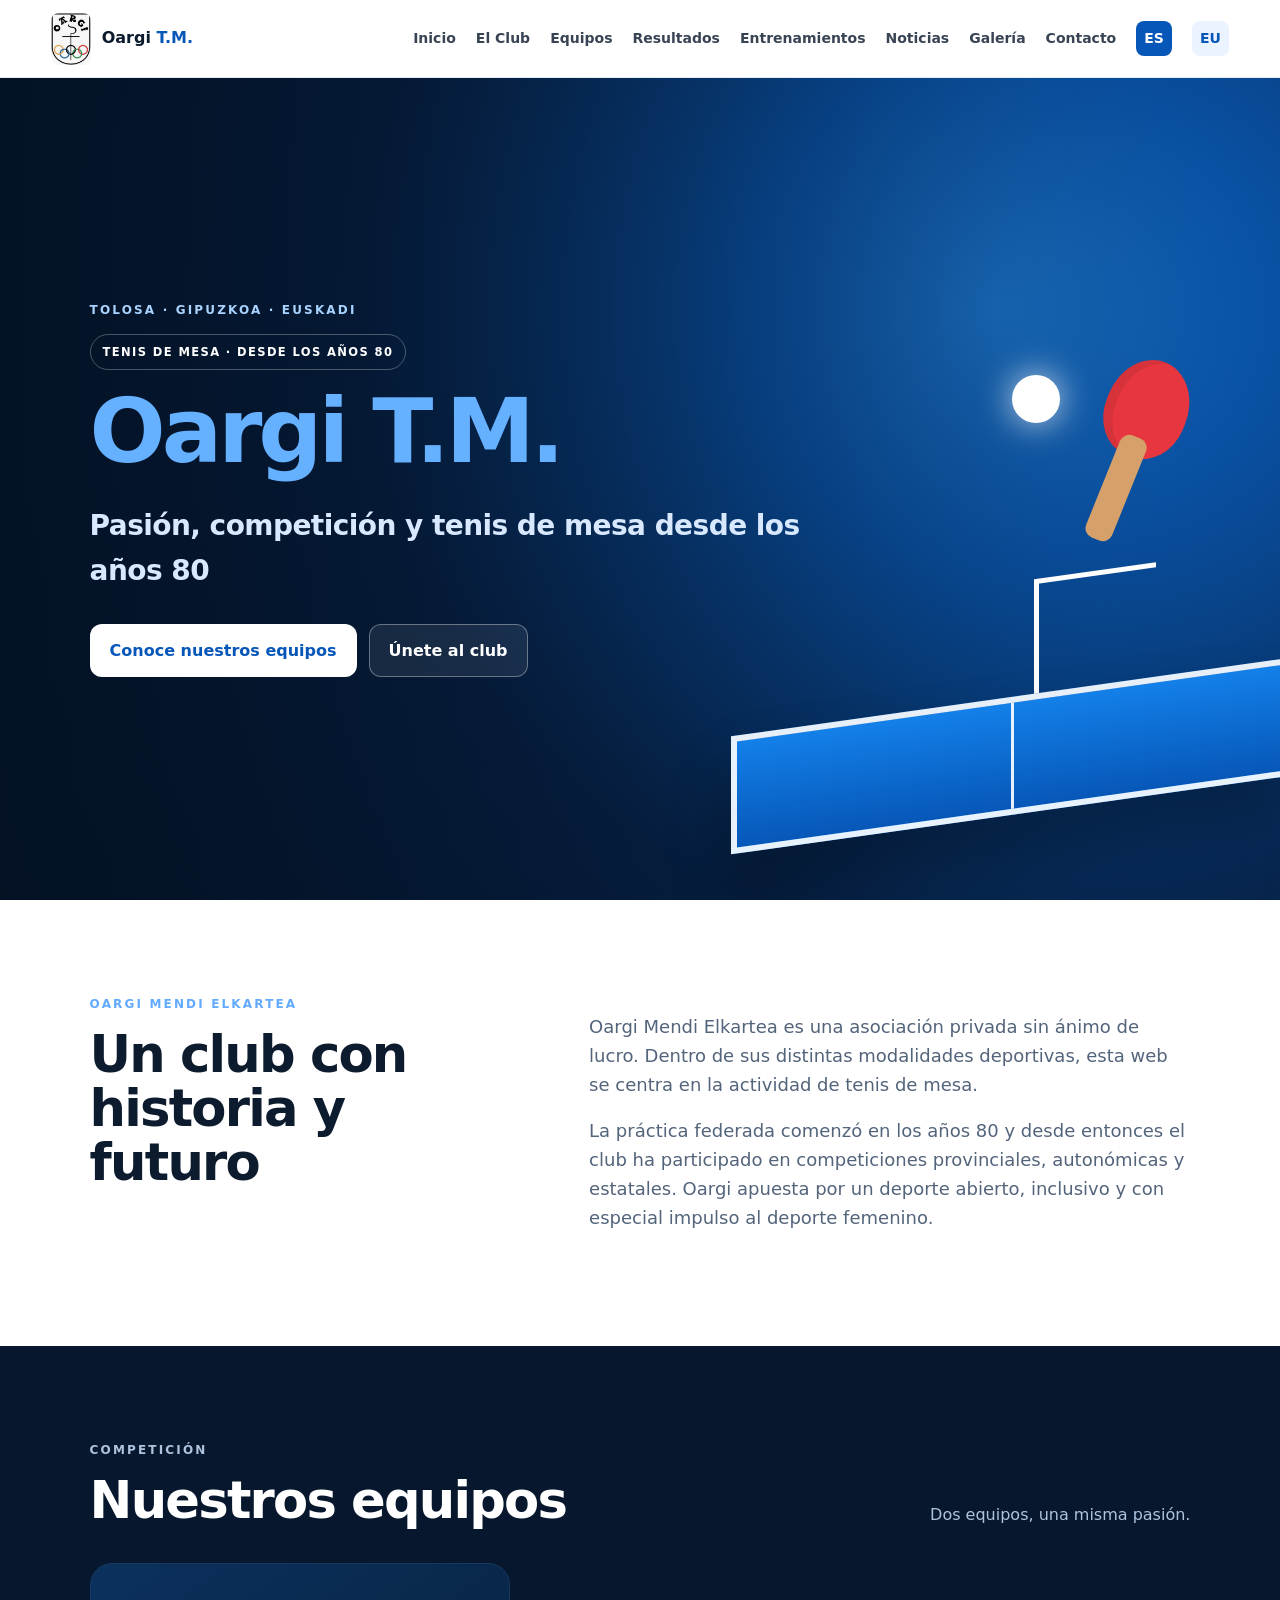
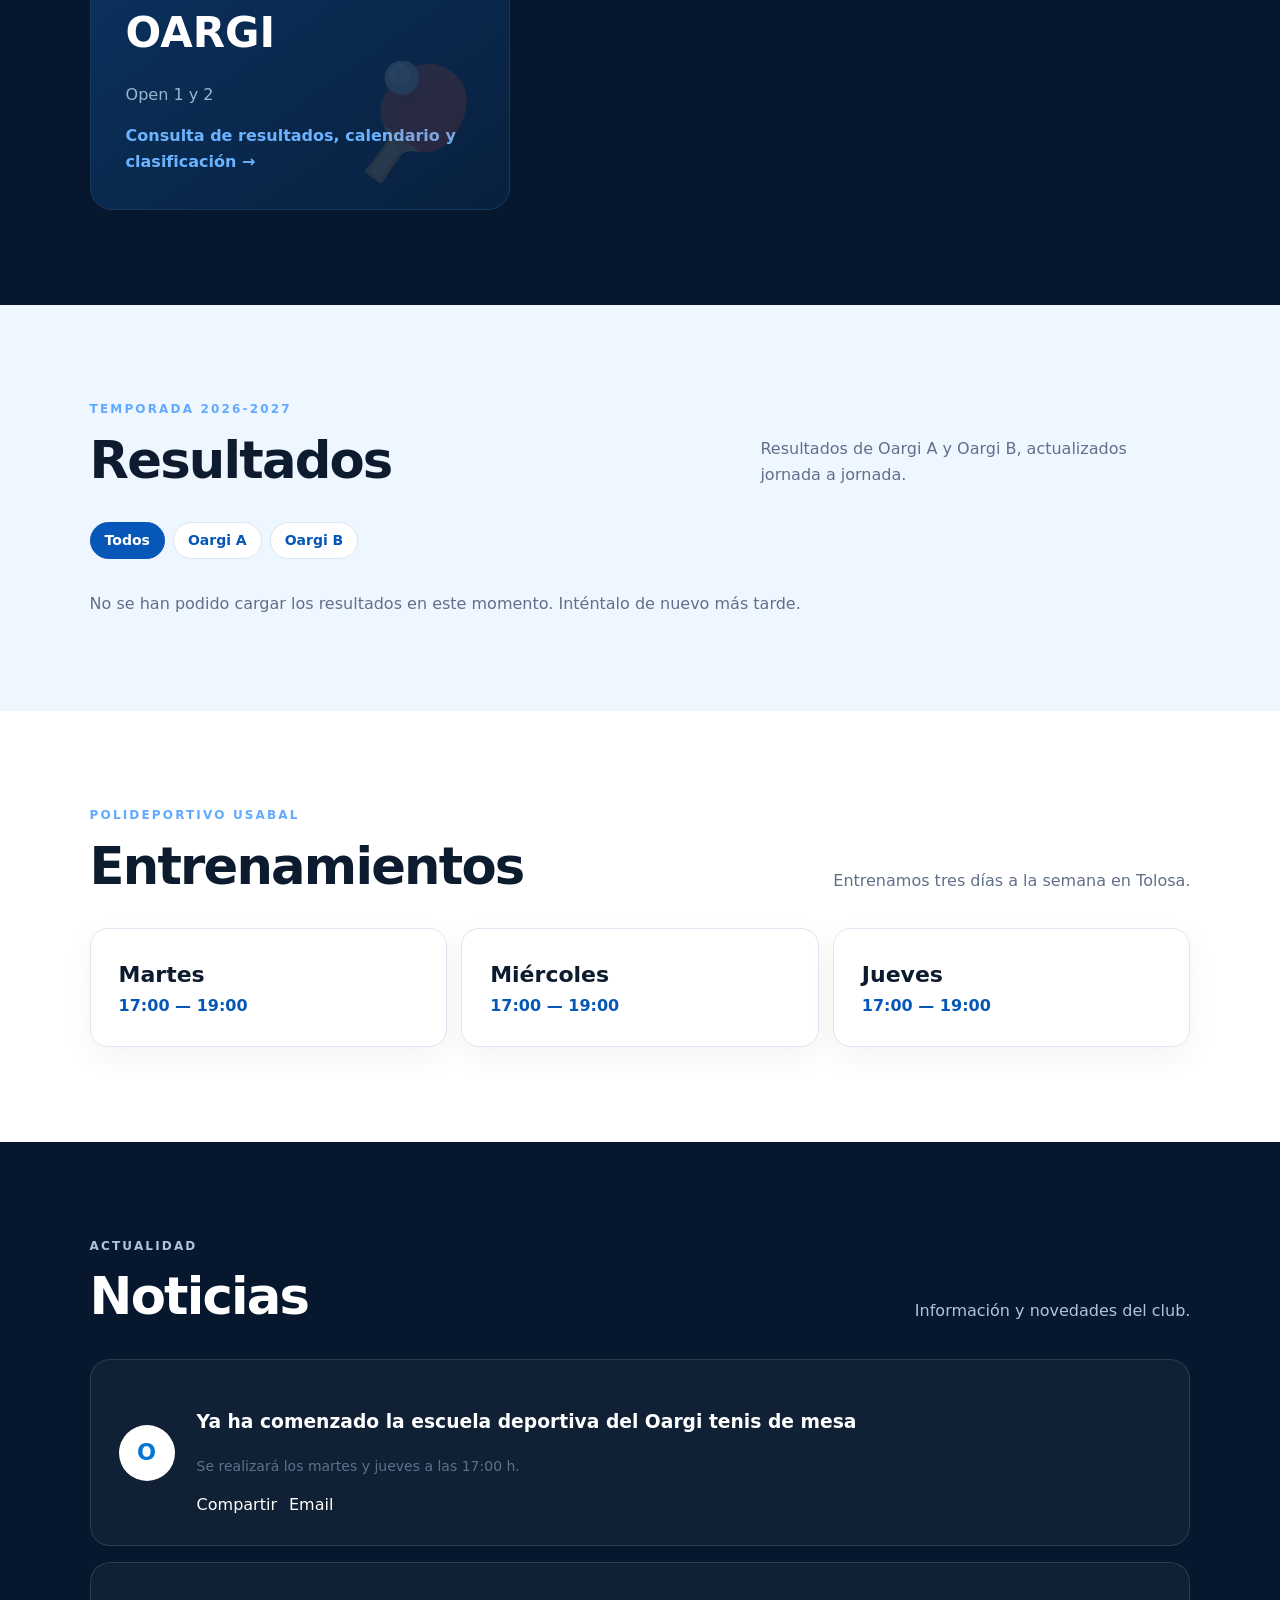
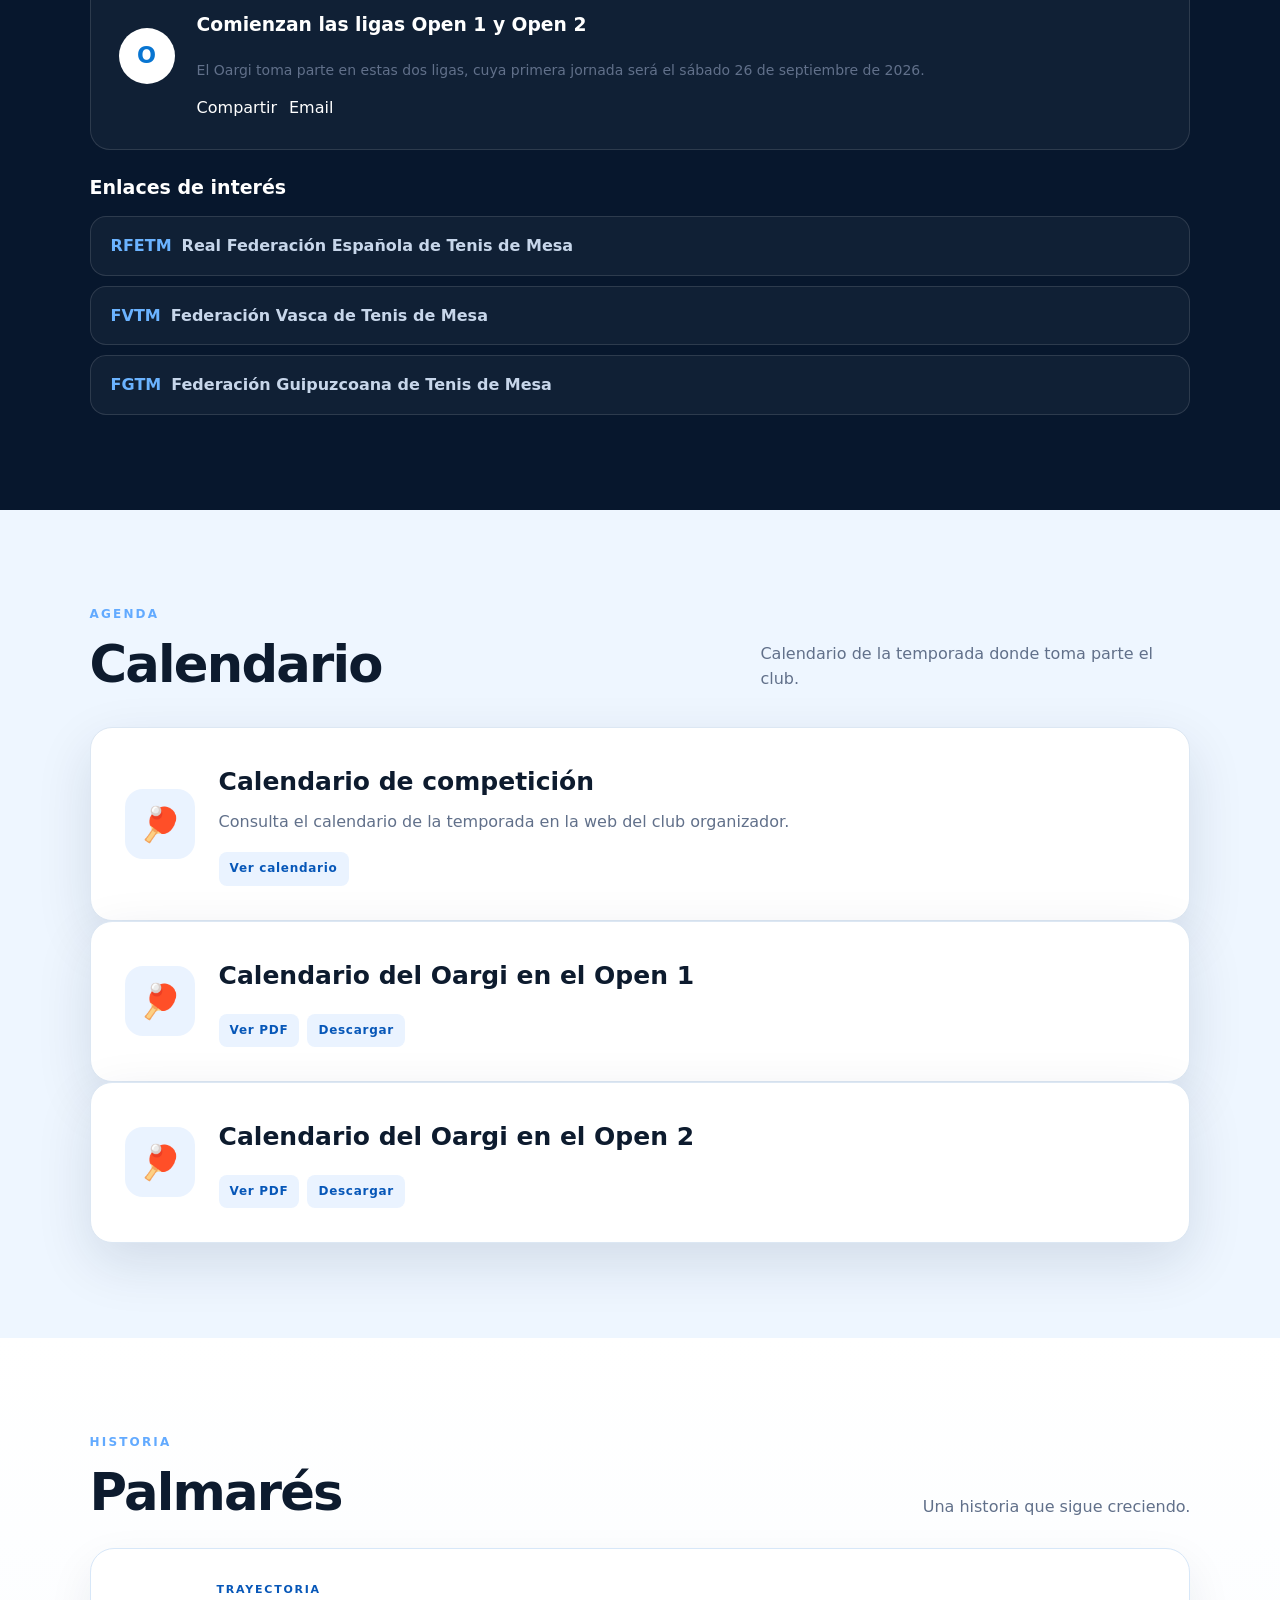
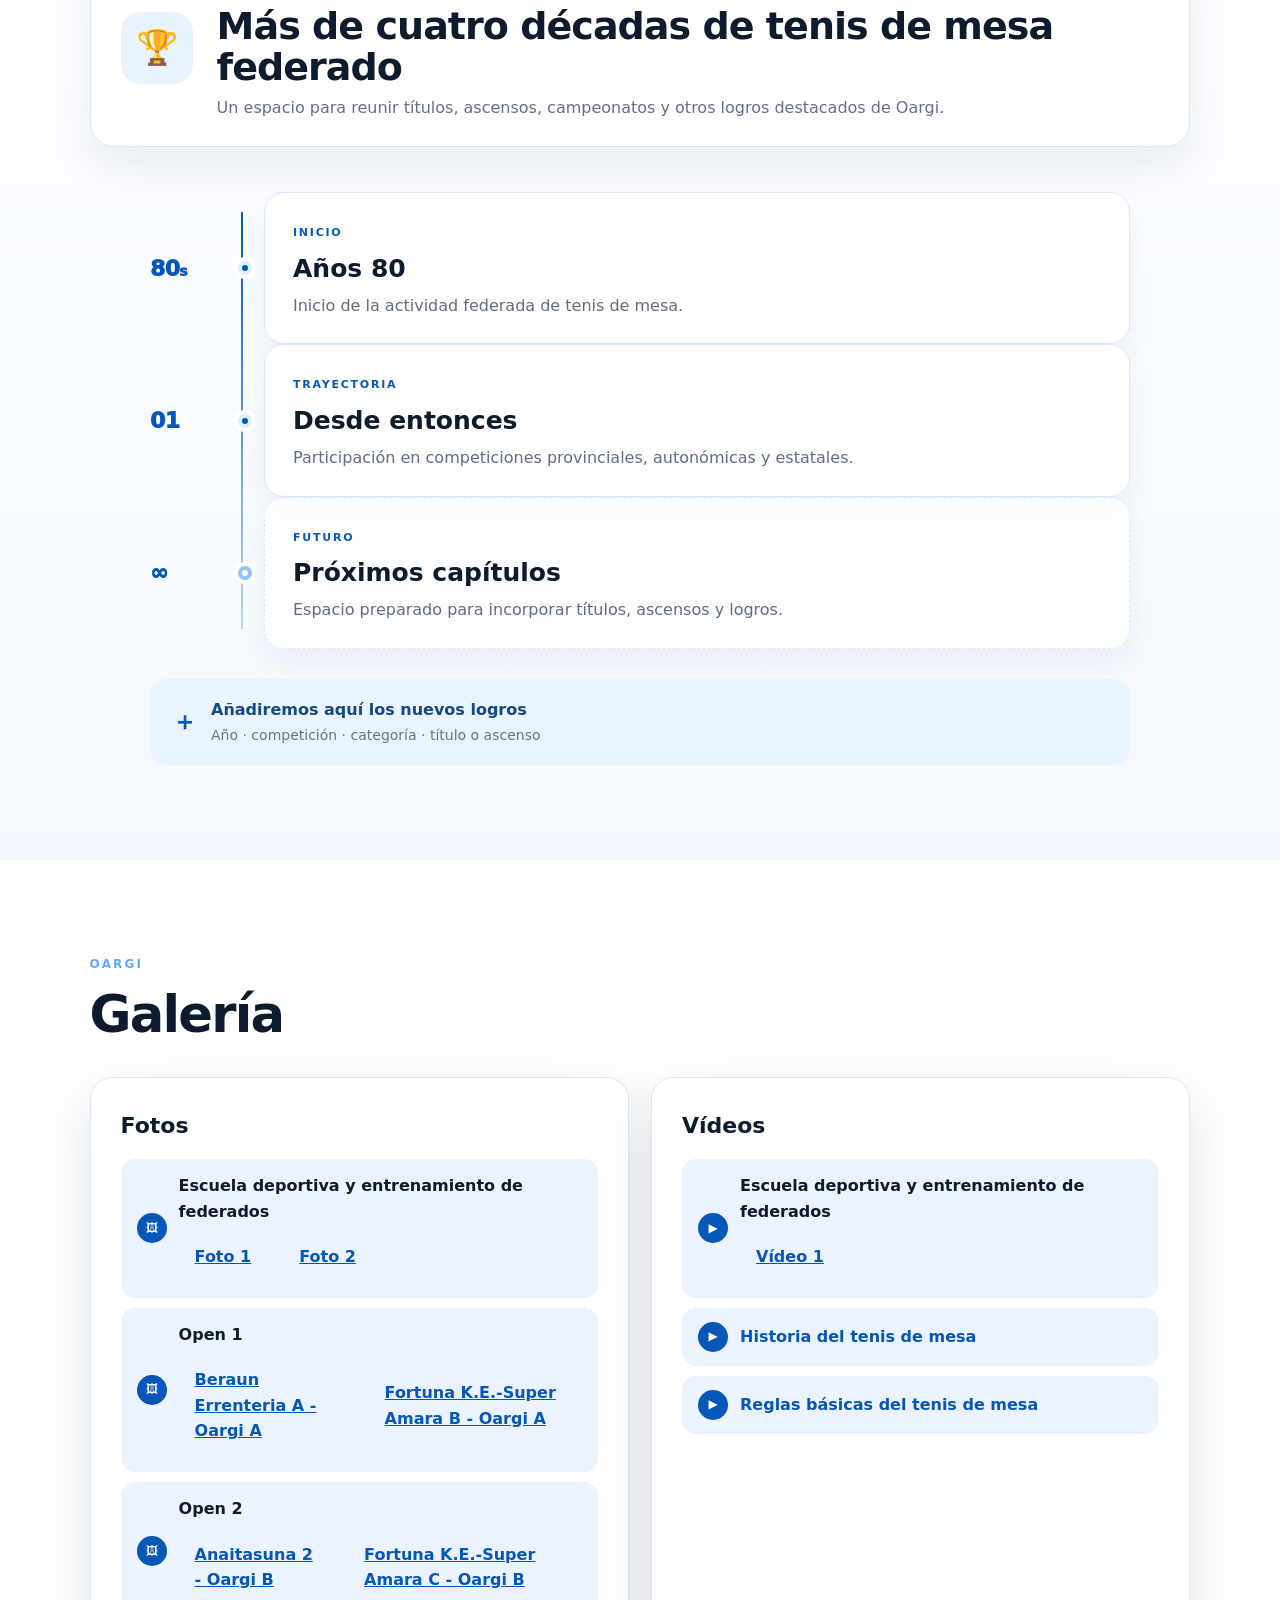
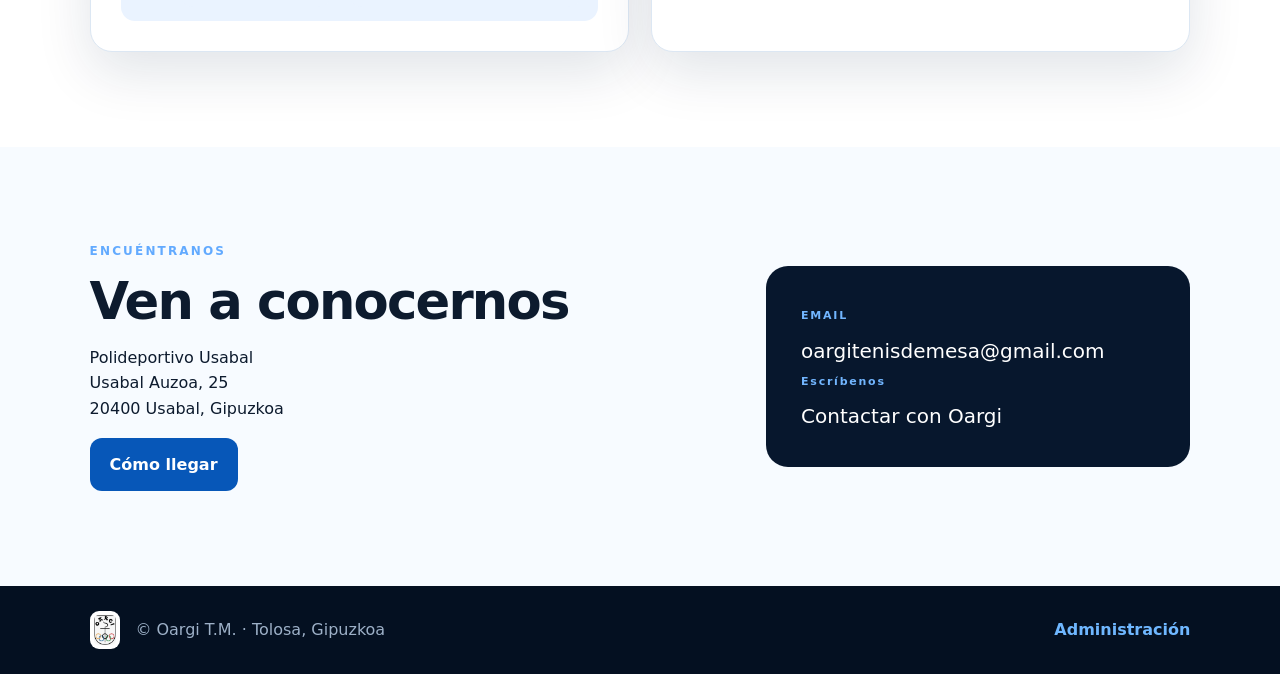
==== index.html @ 61eee22d "Add files via upload" ====
<!doctype html><html lang="es"><head><meta charset="utf-8"><meta name="viewport" content="width=device-width,initial-scale=1"><title>Oargi T.M. | Tolosa</title><meta name="description" content="Oargi T.M. · Tolosa, Gipuzkoa. Pasión, competición y tenis de mesa desde los años 80."><link rel="stylesheet" href="style.css"></head><body>
<header class="site-header"><a class="brand" href="#inicio"><img src="assets/escudo-oargi.jpg" alt="Escudo de Oargi T.M."><span>Oargi <b>T.M.</b></span></a><button class="menu-toggle" type="button" aria-expanded="false" data-i18n-attr="aria-label:menu.open">☰</button><nav><a href="#inicio" data-i18n="nav.home">Inicio</a><a href="#club" data-i18n="nav.club">El Club</a><a href="#equipos" data-i18n="nav.teams">Equipos</a><a href="#resultados" data-i18n="nav.results">Resultados</a><a href="#entrenamientos" data-i18n="nav.training">Entrenamientos</a><a href="#noticias" data-i18n="nav.news">Noticias</a><a href="#galeria" data-i18n="nav.gallery">Galería</a><a href="#contacto" data-i18n="nav.contact">Contacto</a><button class="lang" data-lang="es">ES</button><button class="lang" data-lang="eu">EU</button></nav></header>
<main>
<section id="inicio" class="hero"><div class="hero-content"><p class="eyebrow" data-i18n="eyebrow">TOLOSA · GIPUZKOA · EUSKADI</p><div class="hero-badge" data-i18n="hero.badge">TENIS DE MESA · DESDE LOS AÑOS 80</div><h1><span data-i18n="hero.siteTitle">Oargi T.M.</span></h1><p class="hero-subtitle" data-i18n="hero.text">Pasión, competición y tenis de mesa desde los años 80</p><div class="actions"><a class="btn primary" href="#equipos" data-i18n="hero.cta">Conoce nuestros equipos</a><a class="btn ghost" href="mailto:oargitenisdemesa@gmail.com" data-i18n="join">Únete al club</a></div></div><div class="hero-art" aria-hidden="true"><div class="ball"></div><div class="paddle"></div><div class="handle"></div><div class="net"></div><div class="table"><div class="table-line"></div></div></div></section>
<section id="club" class="section intro"><div><p class="eyebrow" data-i18n="club.kicker">OARGI MENDI ELKARTEA</p><h2 data-i18n="club.title">Un club con historia y futuro</h2></div><div class="copy"><p data-i18n="club.p1">Oargi Mendi Elkartea es una asociación privada sin ánimo de lucro. Dentro de sus distintas modalidades deportivas, esta web se centra en la actividad de tenis de mesa.</p><p data-i18n="club.p2">La práctica federada comenzó en los años 80 y desde entonces el club ha participado en competiciones provinciales, autonómicas y estatales. Oargi apuesta por un deporte abierto, inclusivo y con especial impulso al deporte femenino.</p></div></section>
<section id="equipos" class="section dark"><div class="section-head"><div><p class="eyebrow" data-i18n="teams.kicker">COMPETICIÓN</p><h2 data-i18n="teams.title">Nuestros equipos</h2></div><p data-i18n="teams.sub">Dos equipos, una misma pasión.</p></div><div class="cards"><article class="team-card"><h3>OARGI</h3><p data-i18n="team.opens">Open 1 y 2</p><a href="https://www.opptimiza.com/open123/" target="_blank" rel="noopener" data-i18n="team.consult">Consulta de resultados, calendario y clasificación →</a></article></div></section>
<section id="resultados" class="section light-blue"><div class="section-head"><div><p class="eyebrow" data-i18n="results.kicker">TEMPORADA 2026-2027</p><h2 data-i18n="results.title">Resultados</h2></div><p data-i18n="results.sub">Resultados de Oargi A y Oargi B, actualizados jornada a jornada.</p></div><div class="res-filters" id="res-filters"><button type="button" class="res-filter active" data-team="all" data-i18n="results.all">Todos</button><button type="button" class="res-filter" data-team="Oargi A">Oargi A</button><button type="button" class="res-filter" data-team="Oargi B">Oargi B</button></div><div class="res-summary" id="res-summary"></div><div class="res-list" id="res-list"><p class="res-msg" data-i18n="results.loading">Cargando resultados…</p></div></section>
<section id="entrenamientos" class="section"><div class="section-head"><div><p class="eyebrow" data-i18n="training.kicker">POLIDEPORTIVO USABAL</p><h2 data-i18n="training.title">Entrenamientos</h2></div><p data-i18n="training.sub">Entrenamos tres días a la semana en Tolosa.</p></div><div class="schedule"><div><b data-i18n="day.tue">Martes</b><span data-i18n="training.time">17:00 — 19:00</span></div><div><b data-i18n="day.wed">Miércoles</b><span data-i18n="training.time">17:00 — 19:00</span></div><div><b data-i18n="day.thu">Jueves</b><span data-i18n="training.time">17:00 — 19:00</span></div></div></section>
<section id="noticias" class="section dark"><div class="section-head"><div><p class="eyebrow" data-i18n="news.kicker">ACTUALIDAD</p><h2 data-i18n="news.title">Noticias</h2></div><p data-i18n="news.sub">Información y novedades del club.</p></div><div class="news-list"><article class="news-placeholder"><div class="news-icon">O</div><div><h3 data-i18n="news.item1Title">Ya ha comenzado la escuela deportiva del Oargi tenis de mesa</h3><p class="small" data-i18n="news.item1Text">Se realizará los martes y jueves a las 17:00 h.</p><div class="share-row"><span data-i18n="news.share">Compartir</span><a href="mailto:?subject=Escuela%20deportiva%20Oargi%20Tenis%20de%20Mesa&body=Ya%20ha%20comenzado%20la%20escuela%20deportiva%20del%20Oargi%20tenis%20de%20mesa.%20Se%20realizar%C3%A1%20los%20martes%20y%20jueves%20a%20las%2017%3A00%20h." data-i18n="news.email">Email</a></div></div></article><article class="news-placeholder"><div class="news-icon">O</div><div><h3 data-i18n="news.item2Title">Comienzan las ligas Open 1 y Open 2</h3><p class="small" data-i18n="news.item2Text">El Oargi toma parte en estas dos ligas, cuya primera jornada será el sábado 26 de septiembre de 2026.</p><div class="share-row"><span data-i18n="news.share">Compartir</span><a href="mailto:?subject=Ligas%20Open%201%20y%20Open%202%20-%20Oargi&body=Comienzan%20las%20ligas%20Open%201%20y%20Open%202.%20El%20Oargi%20toma%20parte%20en%20estas%20dos%20ligas%2C%20cuya%20primera%20jornada%20ser%C3%A1%20el%20s%C3%A1bado%2026%20de%20septiembre%20de%202026." data-i18n="news.email">Email</a></div></div></article></div><div class="news-links"><h3 data-i18n="news.linksTitle">Enlaces de interés</h3><ul class="news-link-list"><li><a href="https://www.rfetm.es/" target="_blank" rel="noopener"><strong>RFETM</strong><span data-i18n="news.rfetm">Real Federación Española de Tenis de Mesa</span></a></li><li><a href="https://mahaitenis.com/es/" target="_blank" rel="noopener"><strong data-i18n="news.fvtmAbbr">FVTM</strong><span data-i18n="news.fvtm">Federación Vasca de Tenis de Mesa</span></a></li><li><a href="https://gipuzkoamt.com/es/" target="_blank" rel="noopener"><strong data-i18n="news.fgtmAbbr">FGTM</strong><span data-i18n="news.fgtm">Federación Guipuzcoana de Tenis de Mesa</span></a></li></ul></div></section>
<section id="calendario" class="section light-blue"><div class="section-head"><div><p class="eyebrow" data-i18n="calendar.kicker">AGENDA</p><h2 data-i18n="calendar.title">Calendario</h2></div><p data-i18n="calendar.sub">Calendario de la temporada donde toma parte el club.</p></div><div class="calendar-documents"><div class="calendar-document"><div class="calendar-icon">🏓</div><div><h3 data-i18n="calendar.docTitle">Calendario de competición</h3><p data-i18n="calendar.docText">Consulta el calendario de la temporada en la web del club organizador.</p><div class="document-buttons"><a class="document-chip" href="https://ctdsoniaetxazarreta.com/actividades/calendario-de-la-temporada-26-27-del-open-de-clubes-ctd-sonia-etxazarreta/" target="_blank" rel="noopener" data-i18n="calendar.viewCalendar">Ver calendario</a></div></div></div><div class="calendar-document"><div class="calendar-icon">🏓</div><div><h3 data-i18n="calendar.open1Title">Calendario del Oargi en el Open 1</h3><div class="document-buttons"><a class="document-chip" href="assets/Calendario_Open1.pdf" target="_blank" rel="noopener" data-i18n="calendar.view">Ver PDF</a><a class="document-chip" href="assets/Calendario_Open1.pdf" download data-i18n="calendar.download">Descargar</a></div></div></div><div class="calendar-document"><div class="calendar-icon">🏓</div><div><h3 data-i18n="calendar.open2Title">Calendario del Oargi en el Open 2</h3><div class="document-buttons"><a class="document-chip" href="assets/Calendario_Open2.pdf" target="_blank" rel="noopener" data-i18n="calendar.view">Ver PDF</a><a class="document-chip" href="assets/Calendario_Open2.pdf" download data-i18n="calendar.download">Descargar</a></div></div></div></div></section>
<section id="palmares" class="section palmares-section"><div class="section-head"><div><p class="eyebrow" data-i18n="palmares.kicker">HISTORIA</p><h2 data-i18n="palmares.title">Palmarés</h2></div><p data-i18n="palmares.sub">Una historia que sigue creciendo.</p></div><div class="palmares-intro"><div class="trophy-mark">🏆</div><div><span class="palmares-label" data-i18n="palmares.highlightLabel">TRAYECTORIA</span><h3 data-i18n="palmares.highlight">Más de cuatro décadas de tenis de mesa federado</h3><p data-i18n="palmares.highlightText">Un espacio para reunir títulos, ascensos, campeonatos y otros logros destacados de Oargi.</p></div></div><div class="palmares-timeline"><article class="palmares-item"><div class="palmares-year">80<span>s</span></div><div class="palmares-dot"></div><div class="palmares-card"><span class="palmares-tag" data-i18n="palmares.startTag">INICIO</span><h3 data-i18n="palmares.startTitle">Años 80</h3><p data-i18n="palmares.start">Inicio de la actividad federada de tenis de mesa.</p></div></article><article class="palmares-item"><div class="palmares-year">01</div><div class="palmares-dot"></div><div class="palmares-card"><span class="palmares-tag" data-i18n="palmares.thenTag">TRAYECTORIA</span><h3 data-i18n="palmares.thenTitle">Desde entonces</h3><p data-i18n="palmares.then">Participación en competiciones provinciales, autonómicas y estatales.</p></div></article><article class="palmares-item future"><div class="palmares-year">∞</div><div class="palmares-dot"></div><div class="palmares-card"><span class="palmares-tag" data-i18n="palmares.nextTag">FUTURO</span><h3 data-i18n="palmares.nextTitle">Próximos capítulos</h3><p data-i18n="palmares.next">Espacio preparado para incorporar títulos, ascensos y logros.</p></div></article></div><div class="palmares-note"><span>＋</span><div><strong data-i18n="palmares.addTitle">Añadiremos aquí los nuevos logros</strong><p data-i18n="palmares.addText">Año · competición · categoría · título o ascenso</p></div></div></section>
<section id="galeria" class="section"><div class="section-head"><div><p class="eyebrow" data-i18n="gallery.kicker">OARGI</p><h2 data-i18n="gallery.title">Galería</h2></div></div><div class="media-groups"><div class="media-group"><h3 data-i18n="gallery.photosTitle">Fotos</h3><ul class="media-list" id="gallery-photos"><li class="media-item multi"><span class="media-icon">🖼</span><div class="media-item-body"><span class="media-item-label" data-i18n="gallery.photo1">Escuela deportiva y entrenamiento de federados</span><div class="media-sublinks"><a href="https://photos.app.goo.gl/3vZ9cSZ2Yg728YV78" target="_blank" rel="noopener" data-i18n="gallery.photoLink1">Foto 1</a><a href="https://photos.app.goo.gl/wz3yFsKGdh816wqz8" target="_blank" rel="noopener" data-i18n="gallery.photoLink2">Foto 2</a></div></div></li><li class="media-item multi"><span class="media-icon">🖼</span><div class="media-item-body"><span class="media-item-label" data-i18n="gallery.photo2">Open 1</span><div class="media-sublinks"><a href="https://photos.app.goo.gl/33P4ArW2QJMwfPoX6" target="_blank" rel="noopener" data-i18n="gallery.photoLink3">Beraun Errenteria A - Oargi A</a><a href="https://photos.app.goo.gl/MbavF3nkMz3ARPer9" target="_blank" rel="noopener" data-i18n="gallery.photoLink4">Fortuna K.E.-Super Amara B - Oargi A</a></div></div></li><li class="media-item multi"><span class="media-icon">🖼</span><div class="media-item-body"><span class="media-item-label" data-i18n="gallery.photo3">Open 2</span><div class="media-sublinks"><a href="https://photos.app.goo.gl/gnB51Nj4HdbNrCWR7" target="_blank" rel="noopener" data-i18n="gallery.photoLink5">Anaitasuna 2 - Oargi B</a><a href="https://photos.app.goo.gl/KTTgeMjEGvsCKrX37" target="_blank" rel="noopener" data-i18n="gallery.photoLink6">Fortuna K.E.-Super Amara C - Oargi B</a></div></div></li></ul></div><div class="media-group"><h3 data-i18n="gallery.videosTitle">Vídeos</h3><ul class="media-list" id="gallery-videos"><li class="media-item multi"><span class="media-icon">▶</span><div class="media-item-body"><span class="media-item-label" data-i18n="gallery.photo1">Escuela deportiva y entrenamiento de federados</span><div class="media-sublinks"><a href="https://photos.app.goo.gl/bQ9QLhspyBxU9Pi76" target="_blank" rel="noopener" data-i18n="gallery.videoLink1">Vídeo 1</a></div></div></li><li class="media-item"><a href="https://youtu.be/wykFTYGMK1E?is=o8NmAEXdJha2Zave" target="_blank" rel="noopener"><span class="media-icon">▶</span><span data-i18n="gallery.video1">Historia del tenis de mesa</span></a></li><li class="media-item"><a href="https://youtu.be/uAcTaNooll0?is=mamRtFmjZJnQ7Bkx" target="_blank" rel="noopener"><span class="media-icon">▶</span><span data-i18n="gallery.video2">Reglas básicas del tenis de mesa</span></a></li></ul></div></div></section>
<section id="contacto" class="section contact"><div><p class="eyebrow" data-i18n="contact.kicker">ENCUÉNTRANOS</p><h2 data-i18n="contact.title">Ven a conocernos</h2><p data-i18n="contact.address">Polideportivo Usabal<br>Usabal Auzoa, 25<br>20400 Usabal, Gipuzkoa</p><a class="btn blue" href="https://www.google.com/maps/search/?api=1&query=Polideportivo+Usabal%2C+Usabal+Auzoa%2C+25%2C+20400+Usabal%2C+Gipuzkoa" target="_blank" rel="noopener" data-i18n="directions">Cómo llegar</a></div><div class="contact-card"><span data-i18n="email">EMAIL</span><a href="mailto:oargitenisdemesa@gmail.com">oargitenisdemesa@gmail.com</a><span data-i18n="contact.mail">Escríbenos</span><a href="mailto:oargitenisdemesa@gmail.com" data-i18n="contact.cta">Contactar con Oargi</a></div></section>
</main><footer><img src="assets/escudo-oargi.jpg" alt=""><span data-i18n="footer">© Oargi Tenis de Mesa · Tolosa, Gipuzkoa</span><a href="admin.html" data-i18n="footer.admin">Administración</a></footer><script src="script.js"></script></body></html>
---- style.css ----
:root{--blue:#0757b8;--blue2:#0a79e8;--navy:#07172d;--ink:#0d1b2e;--muted:#61708a;--pale:#eef6ff;--line:#dce7f3;--white:#fff;--shadow:0 20px 55px rgba(7,32,66,.12);--radius:22px}*{box-sizing:border-box}html{scroll-behavior:smooth}body{margin:0;font-family:Inter,ui-sans-serif,system-ui,-apple-system,BlinkMacSystemFont,"Segoe UI",sans-serif;color:var(--ink);background:#fff;line-height:1.6}a{color:inherit;text-decoration:none}button{font:inherit}.site-header{position:sticky;top:0;z-index:20;height:78px;background:rgba(255,255,255,.94);backdrop-filter:blur(16px);border-bottom:1px solid rgba(220,231,243,.8);display:flex;align-items:center;justify-content:space-between;padding:0 clamp(18px,4vw,60px)}.brand{display:flex;align-items:center;gap:11px;font-weight:800;line-height:1.05}.brand img{height:52px;width:auto;border-radius:8px}.brand b{color:var(--blue)}nav{display:flex;align-items:center;gap:20px;font-size:14px;font-weight:700}nav a{opacity:.82}nav a:hover{color:var(--blue);opacity:1}.lang{border:0;background:#eaf3ff;color:var(--blue);font-weight:800;border-radius:8px;padding:6px 8px;cursor:pointer}.lang.active{background:var(--blue);color:#fff}.menu-toggle{display:none;border:0;background:none;font-size:26px}.hero{min-height:calc(100vh - 78px);position:relative;overflow:hidden;background:radial-gradient(circle at 78% 28%,#218cf3 0,#0b65cb 22%,#082a58 55%,#06172e 100%);color:white;display:flex;align-items:center;padding:80px clamp(22px,7vw,100px)}.hero:before{content:"";position:absolute;inset:0;background:linear-gradient(90deg,rgba(3,16,34,.85),rgba(3,16,34,.2));z-index:0}.hero-content{position:relative;z-index:2;max-width:760px}.eyebrow{font-size:12px;letter-spacing:.18em;font-weight:900;text-transform:uppercase;color:#62aaff;margin:0 0 14px}.hero .eyebrow{color:#a9d3ff}.hero h1{font-size:clamp(48px,7vw,90px);line-height:.98;letter-spacing:-.045em;margin:0 0 25px}.hero h1 span{color:#65b0ff}.hero p:not(.eyebrow){font-size:clamp(17px,2vw,21px);max-width:620px;color:#d8e9ff}.actions{display:flex;gap:12px;flex-wrap:wrap;margin-top:30px}.btn{display:inline-flex;align-items:center;justify-content:center;border-radius:12px;padding:13px 19px;font-weight:850;border:1px solid transparent}.btn.primary{background:#fff;color:var(--blue)}.btn.primary:hover{transform:translateY(-1px);box-shadow:0 12px 25px rgba(0,0,0,.16)}.btn.blue{background:var(--blue);color:#fff}.btn.ghost{border-color:rgba(255,255,255,.35);color:#fff;background:rgba(255,255,255,.08)}.hero-art{position:absolute;right:-3vw;bottom:-1px;width:min(56vw,800px);height:80%;z-index:1}.table{position:absolute;right:4%;bottom:13%;width:78%;height:18%;background:linear-gradient(180deg,#1380e9,#0757b8);transform:skewY(-8deg);border:6px solid rgba(255,255,255,.9);box-shadow:0 40px 60px rgba(0,0,0,.3)}.table:after{content:"";position:absolute;left:50%;top:0;height:100%;border-left:3px solid rgba(255,255,255,.9)}.net{position:absolute;right:39%;bottom:31%;height:18%;border-left:5px solid white;transform:skewY(-8deg)}.net:after{content:"";position:absolute;left:-3px;top:0;width:120px;border-top:5px solid white}.paddle{position:absolute;right:16%;top:18%;width:120px;height:210px;transform:rotate(22deg)}.paddle:before{content:"";position:absolute;width:82px;height:100px;background:#e7363f;border-radius:50% 50% 45% 45%;left:0;top:0;box-shadow:inset 10px 0 rgba(0,0,0,.08)}.paddle:after{content:"";position:absolute;width:28px;height:110px;background:#d5a06a;left:28px;top:80px;border-radius:10px}.ball{position:absolute;right:36%;top:20%;width:48px;height:48px;border-radius:50%;background:#fff;box-shadow:0 0 35px rgba(255,255,255,.8)}.section{padding:95px clamp(22px,7vw,100px)}.section.dark{background:var(--navy);color:white}.section.light-blue{background:var(--pale)}.intro{display:grid;grid-template-columns:1fr 1.4fr;gap:70px}.section h2{font-size:clamp(34px,4vw,54px);line-height:1.05;letter-spacing:-.035em;margin:0}.copy{font-size:18px;color:#53647b;max-width:780px}.dark .eyebrow{color:#63afff}.dark .section-head p,.dark .copy{color:#aec3dd}.section-head{display:flex;align-items:end;justify-content:space-between;gap:30px;margin-bottom:35px}.section-head>p{color:var(--muted);max-width:430px;margin:0}.cards{display:grid;grid-template-columns:1fr;max-width:420px}.team-card{position:relative;overflow:hidden;min-height:230px;padding:35px;border:1px solid #16395f;border-radius:var(--radius);background:linear-gradient(145deg,#0b315d,#08203e)}.team-card:after{content:"🏓";position:absolute;right:25px;bottom:0;font-size:110px;opacity:.13}.team-card h3{font-size:42px;margin:0}.team-card p{color:#9bb4d2}.team-card a{color:#6bb3ff;font-weight:800}.schedule{display:grid;grid-template-columns:repeat(3,1fr);gap:14px}.schedule div{padding:28px;border:1px solid var(--line);border-radius:18px;background:#fff;box-shadow:0 10px 30px rgba(7,32,66,.05)}.schedule b{display:block;font-size:22px}.schedule span{color:var(--blue);font-weight:850}.live-box{background:#fff;border:1px solid var(--line);border-radius:var(--radius);padding:32px;box-shadow:var(--shadow)}.results-placeholder{display:grid;grid-template-columns:repeat(2,1fr);gap:16px}.results-placeholder div{padding:24px;border:1px solid var(--line);border-radius:18px;display:flex;justify-content:space-between;gap:20px}.results-placeholder span,.small{color:var(--muted);font-size:14px}.calendar-placeholder{min-height:280px;border:1px dashed #55708f;border-radius:20px;display:grid;place-items:center;text-align:center;padding:30px;color:#9fb3cb}.timeline{display:grid;gap:14px}.timeline div{display:grid;grid-template-columns:180px 1fr;gap:20px;padding:22px 0;border-bottom:1px solid var(--line)}.media-groups{display:grid;grid-template-columns:1fr 1fr;gap:22px}.media-group{background:#fff;border:1px solid var(--line);border-radius:var(--radius);padding:30px;box-shadow:var(--shadow)}.media-group h3{margin:0 0 16px;font-size:22px}.media-empty{margin:0}.media-list{list-style:none;margin:0;padding:0;display:grid;gap:10px}.media-item a{display:flex;align-items:center;gap:12px;padding:14px 16px;border-radius:14px;background:#eaf3ff;color:var(--blue);font-weight:800;transition:background .15s,color .15s}.media-item a:hover{background:var(--blue);color:#fff}.media-icon{display:inline-flex;align-items:center;justify-content:center;width:30px;height:30px;border-radius:50%;background:var(--blue);color:#fff;font-size:12px;flex:none}.media-item a:hover .media-icon{background:#fff;color:var(--blue)}.media-item.multi{display:flex;align-items:center;gap:12px;padding:14px 16px;border-radius:14px;background:#eaf3ff}.media-item-body{display:flex;flex-direction:column;gap:6px}.media-item-label{font-weight:800;color:var(--ink)}.media-sublinks{display:flex;gap:16px}.media-sublinks a{color:var(--blue);font-weight:800;text-decoration:underline}.media-sublinks a:hover{color:#08203e}.contact{background:#f7fbff;display:grid;grid-template-columns:1.5fr 1fr;gap:40px}.contact-card{align-self:center;background:var(--navy);color:#fff;padding:35px;border-radius:var(--radius)}.contact-card span{font-size:11px;letter-spacing:.16em;color:#72b6ff;font-weight:900}.contact-card a{display:block;font-size:20px;margin-top:8px;color:#fff}footer{background:#041021;color:#9db0c7;padding:25px clamp(22px,7vw,100px);display:flex;align-items:center;gap:15px}footer img{height:38px;width:auto;padding:4px;background:#fff;border-radius:9px;flex:none}footer a{margin-left:auto;color:#6fb7ff;font-weight:700}@media(max-width:900px){nav{display:none}.menu-toggle{display:block}.site-header.nav-open nav{position:absolute;top:78px;left:0;right:0;background:white;display:flex;flex-wrap:wrap;padding:18px;box-shadow:0 20px 30px rgba(0,0,0,.08)}.hero{min-height:720px}.hero-art{opacity:.45;width:90vw}.intro,.contact{grid-template-columns:1fr}.cards,.results-placeholder{grid-template-columns:1fr}.schedule{grid-template-columns:1fr}.media-groups{grid-template-columns:1fr}.timeline div{grid-template-columns:1fr;gap:5px}}@media(max-width:520px){.hero h1{font-size:46px}.section{padding-top:70px;padding-bottom:70px}.section-head{display:block}.section-head>p{margin-top:15px}footer{flex-wrap:wrap}footer a{margin-left:0;width:100%}}

.hero-badge{display:inline-block;margin:0 0 18px;padding:8px 12px;border:1px solid rgba(255,255,255,.28);border-radius:999px;font-size:.72rem;letter-spacing:.12em;font-weight:700}.hero-content h1 em{font-style:normal;color:#7ec8ff}.news-placeholder{display:flex;gap:22px;align-items:center;padding:28px;border:1px solid rgba(255,255,255,.12);border-radius:20px;background:rgba(255,255,255,.04)}.news-list{display:grid;gap:16px}.news-icon{width:56px;height:56px;border-radius:50%;display:grid;place-items:center;background:#fff;color:#0875d1;font-weight:900;font-size:1.4rem}.share-row{display:flex;gap:12px;align-items:center;margin-top:14px}.share-row a{color:inherit}.news-links{margin-top:22px}.news-links h3{margin:0 0 14px;font-size:19px}.news-link-list{list-style:none;margin:0;padding:0;display:grid;gap:10px}.news-link-list a{display:flex;align-items:baseline;gap:10px;flex-wrap:wrap;padding:16px 20px;border-radius:16px;border:1px solid rgba(255,255,255,.12);background:rgba(255,255,255,.04);color:#c7d6ea;font-weight:600;transition:background .15s,border-color .15s}.news-link-list a:hover{background:rgba(255,255,255,.1);border-color:rgba(255,255,255,.3)}.news-link-list strong{color:#6bb3ff;font-weight:900}.admin-grid{display:grid;grid-template-columns:repeat(2,minmax(0,1fr));gap:20px;margin:30px 0}.admin-grid .live-box{height:100%}@media(max-width:760px){.admin-grid{grid-template-columns:1fr}.news-placeholder{align-items:flex-start}}
.calendar-document{display:flex;align-items:center;gap:24px;background:#fff;border:1px solid var(--line);border-radius:var(--radius);padding:34px;box-shadow:var(--shadow)}.calendar-icon{width:70px;height:70px;border-radius:18px;background:#eaf3ff;display:grid;place-items:center;font-size:34px;flex:none}.calendar-document h3{margin:0 0 7px;font-size:25px}.calendar-document p{margin:0;color:var(--muted)}.document-buttons{display:flex;gap:8px;margin-top:18px}.document-chip{display:inline-flex;padding:7px 11px;border-radius:8px;background:#eaf3ff;color:var(--blue);font-size:12px;font-weight:900;letter-spacing:.06em;text-decoration:none;cursor:pointer;transition:background .15s,color .15s}.document-chip:hover{background:var(--blue);color:#fff}@media(max-width:520px){.calendar-document{align-items:flex-start;flex-direction:column}}
.hero-subtitle{font-size:clamp(20px,2.4vw,28px)!important;font-weight:750;max-width:760px!important;color:#d8e9ff!important;letter-spacing:-.02em}

/* Palmarés mejorado */
.palmares-section{background:linear-gradient(180deg,#fff 0%,#f4f9ff 100%);overflow:hidden}.palmares-section .section-head{margin-bottom:28px}.palmares-intro{display:flex;align-items:center;gap:24px;padding:26px 30px;margin-bottom:45px;border:1px solid #d7e7f8;border-radius:24px;background:#fff;box-shadow:0 18px 45px rgba(7,32,66,.08)}.trophy-mark{width:72px;height:72px;flex:none;display:grid;place-items:center;border-radius:20px;background:#e9f3ff;font-size:34px}.palmares-label,.palmares-tag{font-size:11px;letter-spacing:.16em;font-weight:900;color:var(--blue)}.palmares-intro h3{font-size:clamp(24px,3vw,38px);line-height:1.08;margin:5px 0 7px;letter-spacing:-.025em}.palmares-intro p{margin:0;color:var(--muted)}.palmares-timeline{position:relative;max-width:980px;margin:0 auto}.palmares-timeline:before{content:"";position:absolute;left:91px;top:20px;bottom:20px;width:2px;background:linear-gradient(var(--blue),#b8d8f7)}.palmares-item{position:relative;display:grid;grid-template-columns:70px 44px 1fr;align-items:center;gap:0;min-height:150px}.palmares-year{font-size:22px;font-weight:950;color:var(--blue);text-align:left;letter-spacing:-.03em}.palmares-year span{font-size:14px}.palmares-dot{width:14px;height:14px;border-radius:50%;background:var(--blue);border:4px solid #dceeff;box-shadow:0 0 0 4px #fff;z-index:2;margin-left:18px}.palmares-card{padding:25px 28px;border:1px solid #dbe8f5;border-radius:20px;background:#fff;box-shadow:0 12px 32px rgba(7,32,66,.06);transition:transform .2s,box-shadow .2s}.palmares-card:hover{transform:translateY(-3px);box-shadow:0 18px 40px rgba(7,32,66,.11)}.palmares-card h3{margin:5px 0 4px;font-size:25px}.palmares-card p{margin:0;color:#5d6e84}.palmares-item.future .palmares-card{border-style:dashed;background:rgba(255,255,255,.65)}.palmares-item.future .palmares-dot{background:#fff;border-color:#8fc4f6}.palmares-note{display:flex;align-items:center;gap:14px;max-width:980px;margin:30px auto 0;padding:18px 22px;border-radius:16px;background:#eaf4ff;color:#164a7e}.palmares-note>span{font-size:25px;font-weight:700;color:var(--blue)}.palmares-note strong{display:block}.palmares-note p{margin:2px 0 0;color:#5f7895;font-size:14px}@media(max-width:650px){.palmares-intro{align-items:flex-start;padding:22px;gap:16px}.trophy-mark{width:58px;height:58px;font-size:28px}.palmares-timeline:before{left:23px}.palmares-item{grid-template-columns:45px 35px 1fr;min-height:140px}.palmares-year{font-size:17px}.palmares-dot{margin-left:11px}.palmares-card{padding:20px}.palmares-card h3{font-size:22px}}

/* Resultados */
.res-filters{display:flex;gap:8px;flex-wrap:wrap;margin-bottom:16px}
.res-filter{border:1px solid var(--line);background:#fff;color:var(--blue);font-weight:800;font-size:14px;border-radius:999px;padding:6px 14px;cursor:pointer}
.res-filter.active{background:var(--blue);border-color:var(--blue);color:#fff}
.res-summary{display:grid;grid-template-columns:repeat(4,1fr);gap:8px;margin-bottom:16px;max-width:640px}
.res-summary div{background:#fff;border:1px solid var(--line);border-radius:12px;padding:8px 10px;text-align:center}
.res-summary b{display:block;font-size:20px;line-height:1.1;color:var(--blue)}
.res-summary span{font-size:12px;color:var(--muted);font-weight:700}
.res-list{display:grid;gap:8px;max-width:820px}
.res-msg{color:var(--muted);margin:0}
.res-card{display:grid;grid-template-columns:1fr 84px;grid-template-areas:"meta badge" "match match";gap:4px 12px;align-items:center;background:#fff;border:1px solid var(--line);border-left:5px solid #b8c6d8;border-radius:12px;padding:8px 14px;box-shadow:0 4px 14px rgba(7,32,66,.05)}
.res-card.res-win{border-left-color:#1e9e5a}.res-card.res-loss{border-left-color:#d64545}.res-card.res-draw{border-left-color:#e0a413}
.res-meta{grid-area:meta;display:flex;gap:8px;flex-wrap:wrap;font-size:12px;line-height:1.3;color:var(--muted)}
.res-team{font-weight:900;color:var(--blue);letter-spacing:.06em;text-transform:uppercase}
.res-match{grid-area:match;display:grid;grid-template-columns:1fr auto 1fr;align-items:center;gap:10px;font-size:14px;line-height:1.3}
.res-home{text-align:right}.res-away{text-align:left}
.res-home.won,.res-away.won{font-weight:900}
.res-score{font-size:17px;font-weight:900;background:#eaf3ff;color:var(--blue);border-radius:8px;padding:1px 10px;min-width:64px;text-align:center}
.res-badge{grid-area:badge;justify-self:end;text-align:center;font-size:10px;font-weight:900;letter-spacing:.06em;text-transform:uppercase;padding:3px 9px;border-radius:999px;background:#eef1f5;color:#61708a}
.res-win .res-badge{background:#dff5e8;color:#127a43}.res-loss .res-badge{background:#fde4e4;color:#b02a2a}.res-draw .res-badge{background:#fdf1cf;color:#8a6404}
.res-pending .res-match{color:#4a5a72}
@media(max-width:700px){.res-summary{grid-template-columns:repeat(4,1fr)}.res-summary b{font-size:18px}.res-summary span{font-size:11px}.res-card{grid-template-columns:1fr auto}.res-match{font-size:13px;gap:8px}.res-score{font-size:15px;min-width:54px;padding:1px 8px}}
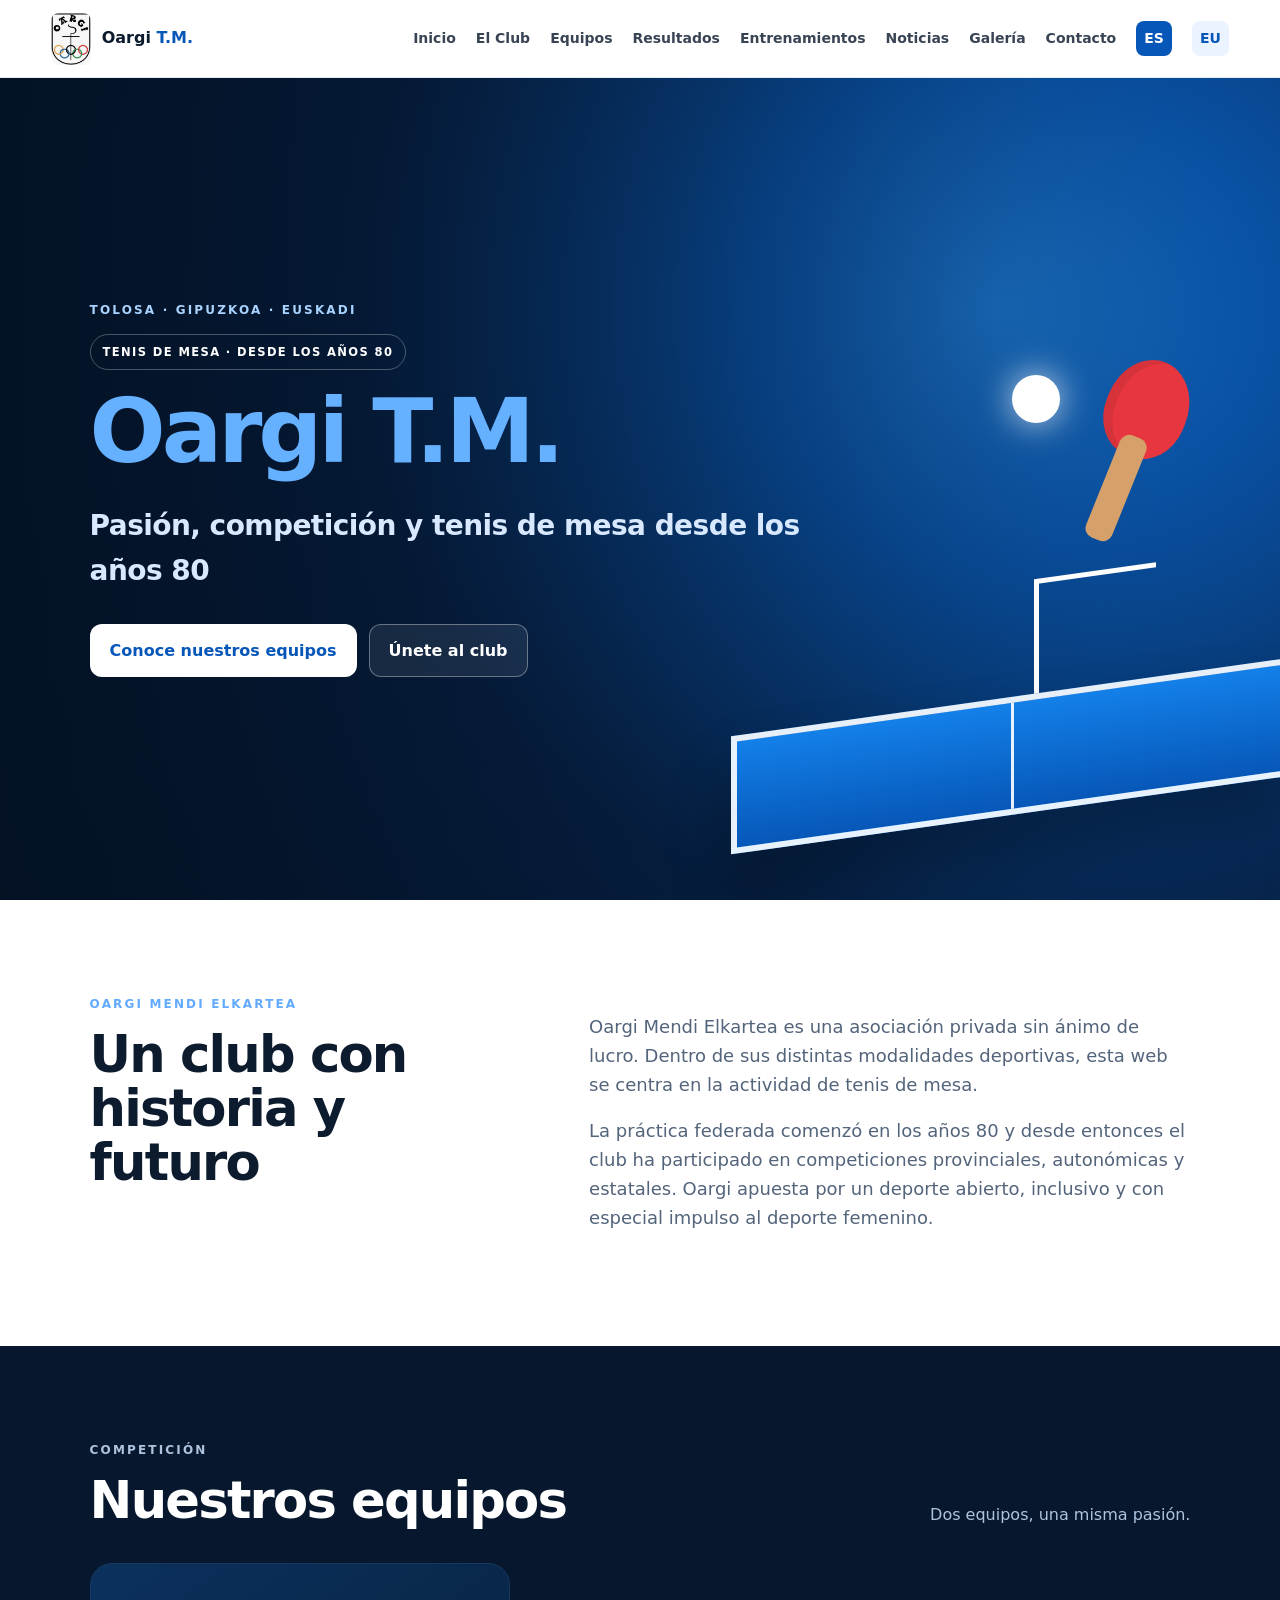
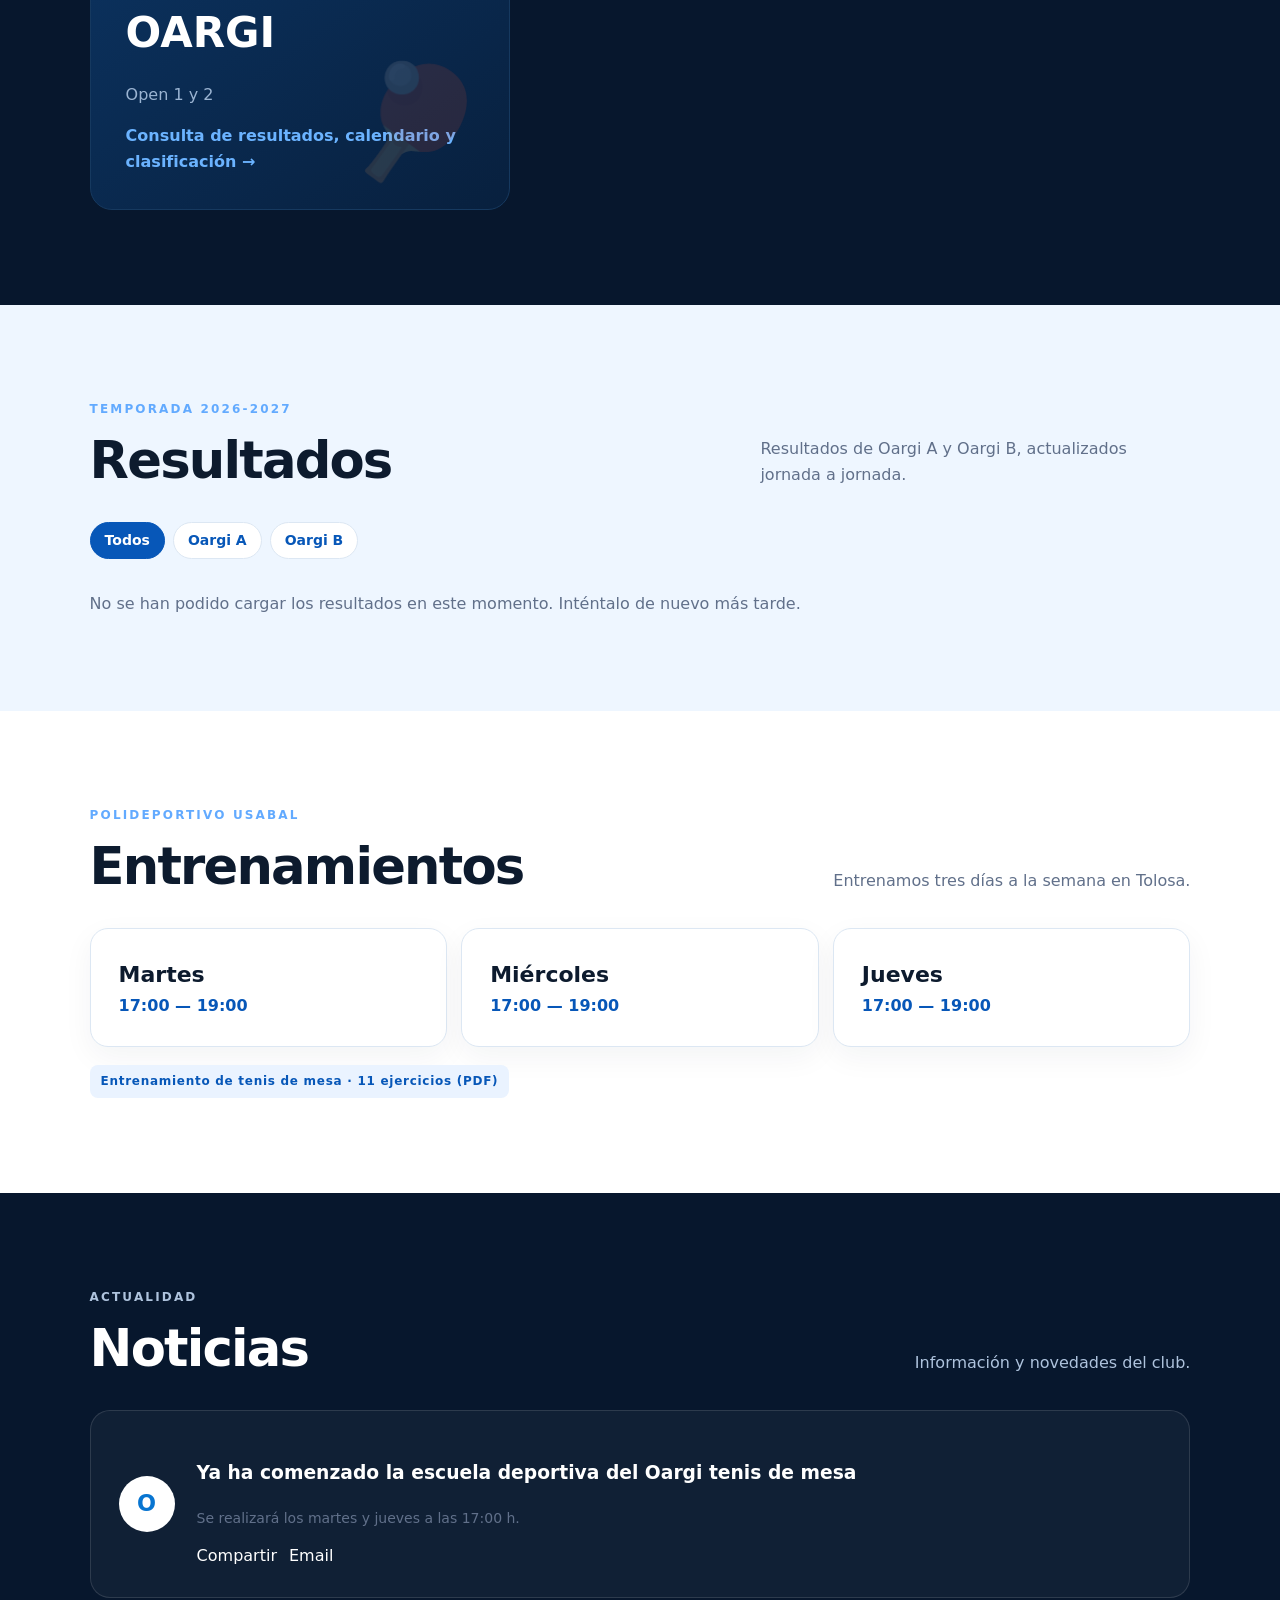
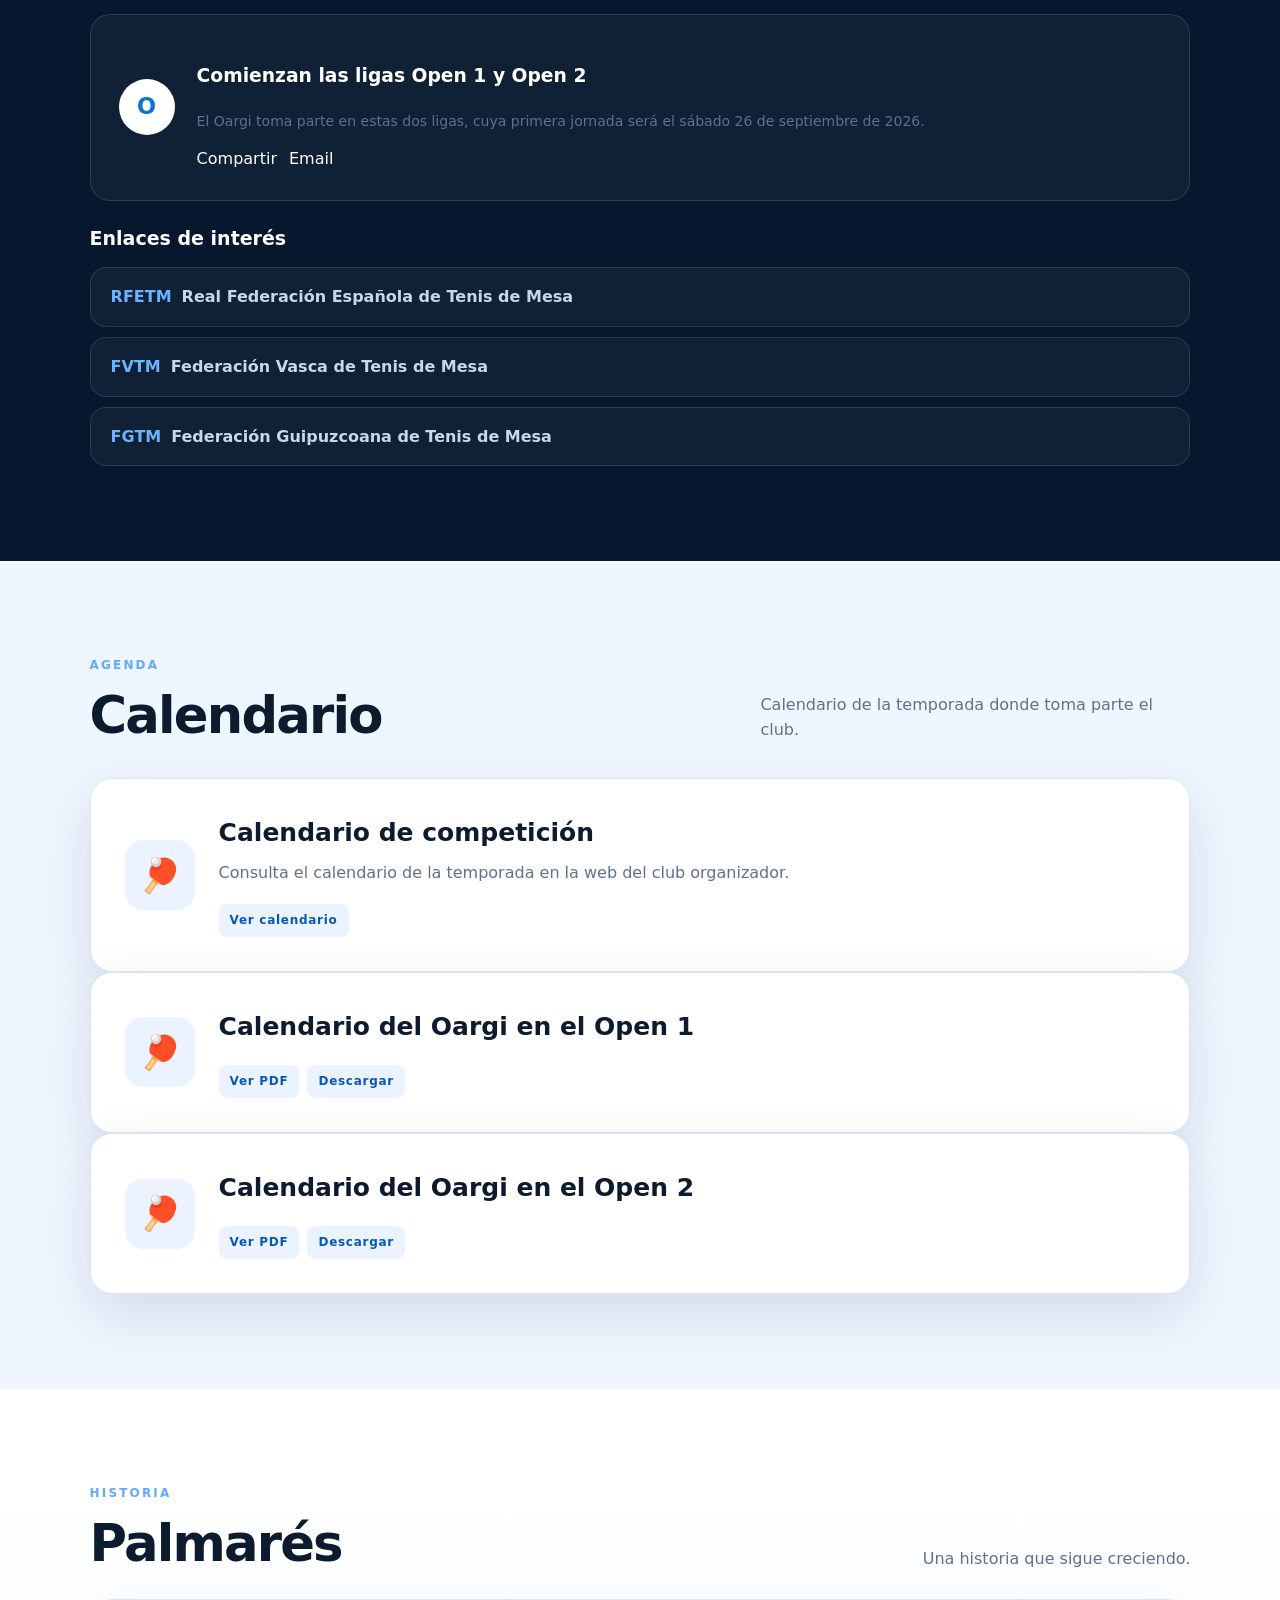
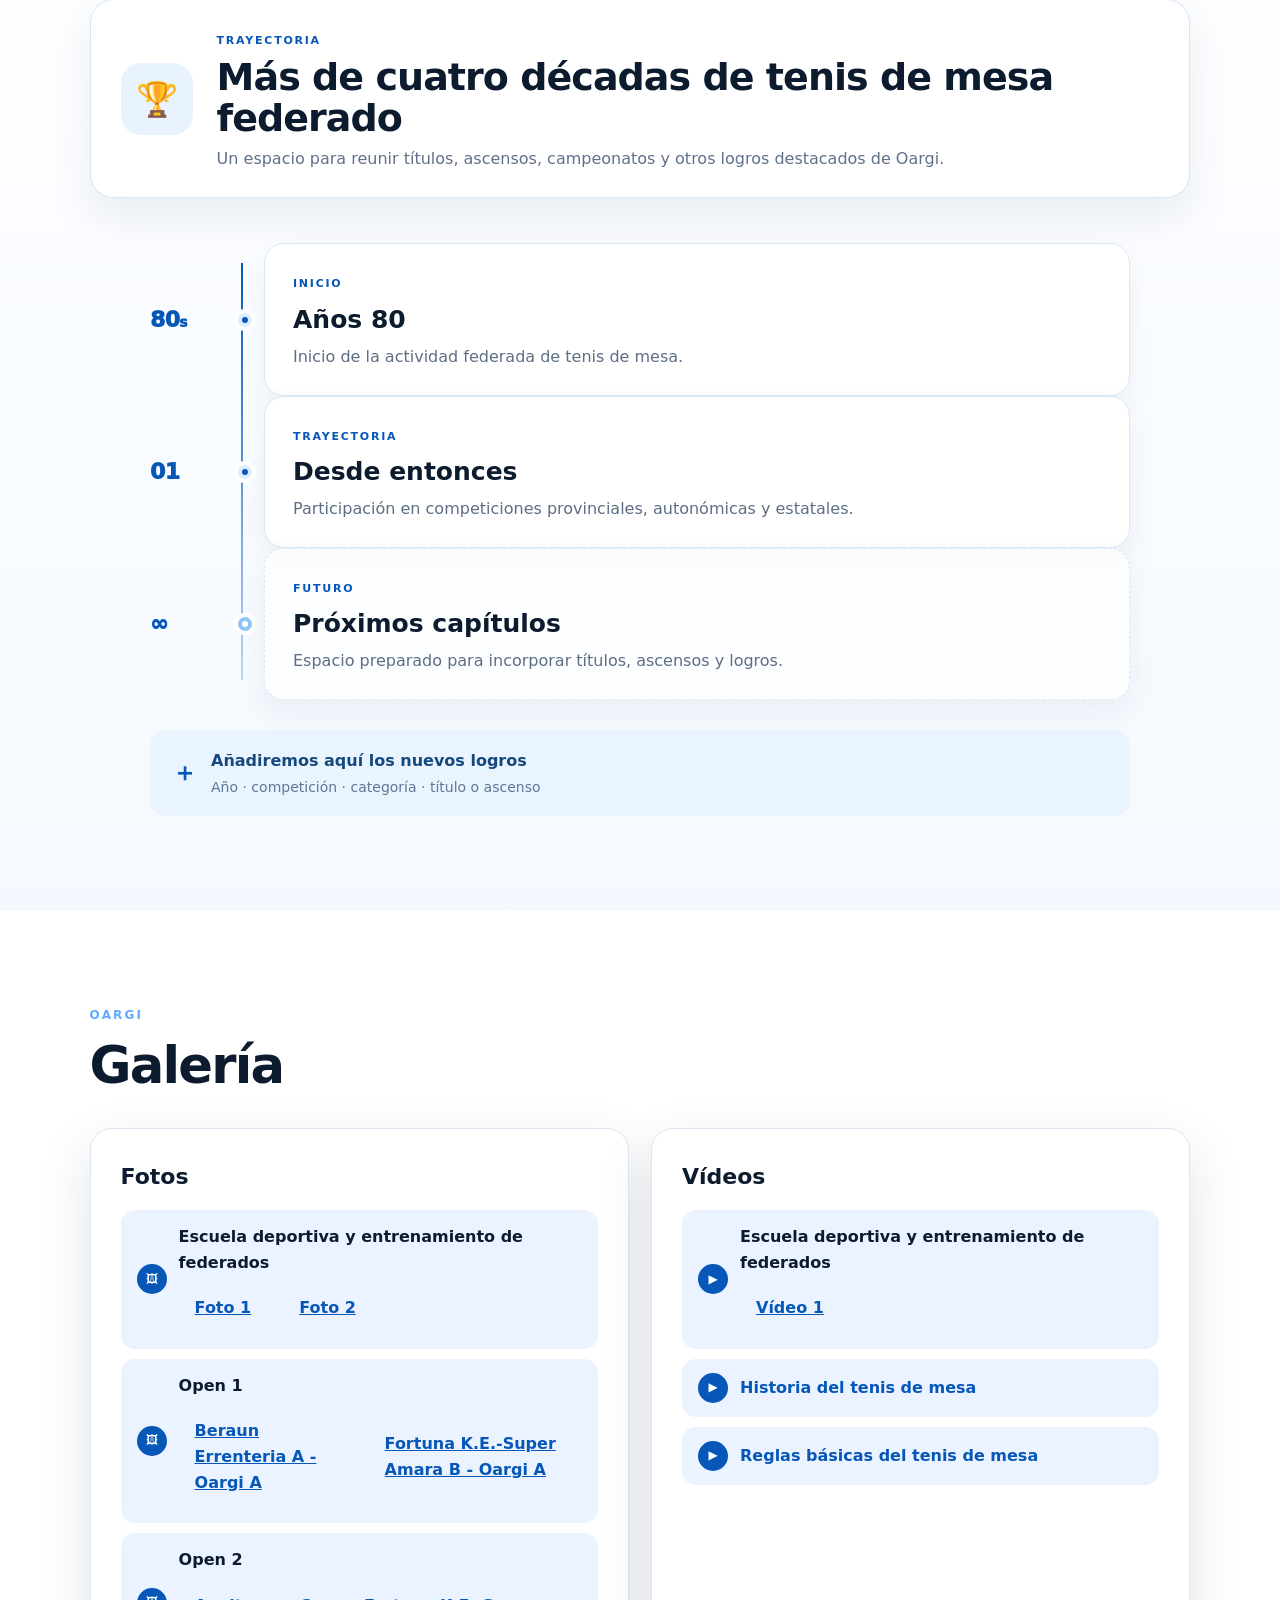
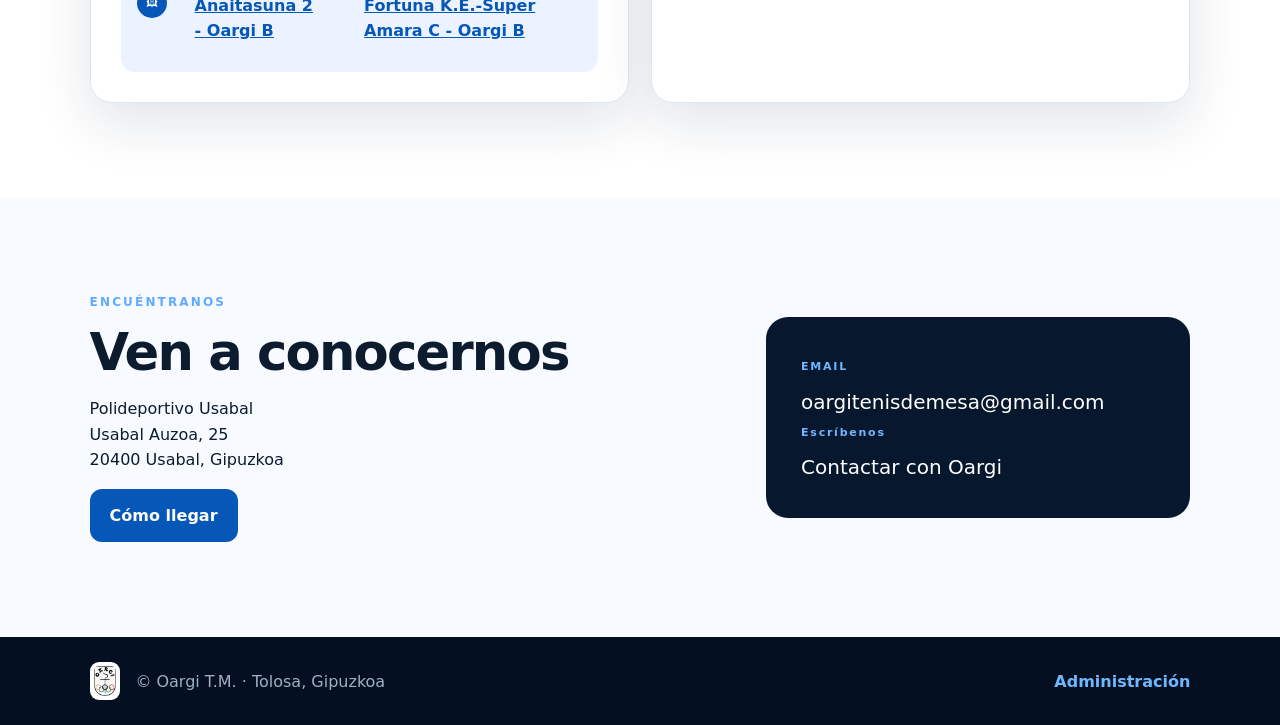
==== commit 91bf8bf1: "Add files via upload" ====
--- a/index.html
+++ b/index.html
@@ -5,10 +5,10 @@
 <section id="club" class="section intro"><div><p class="eyebrow" data-i18n="club.kicker">OARGI MENDI ELKARTEA</p><h2 data-i18n="club.title">Un club con historia y futuro</h2></div><div class="copy"><p data-i18n="club.p1">Oargi Mendi Elkartea es una asociación privada sin ánimo de lucro. Dentro de sus distintas modalidades deportivas, esta web se centra en la actividad de tenis de mesa.</p><p data-i18n="club.p2">La práctica federada comenzó en los años 80 y desde entonces el club ha participado en competiciones provinciales, autonómicas y estatales. Oargi apuesta por un deporte abierto, inclusivo y con especial impulso al deporte femenino.</p></div></section>
 <section id="equipos" class="section dark"><div class="section-head"><div><p class="eyebrow" data-i18n="teams.kicker">COMPETICIÓN</p><h2 data-i18n="teams.title">Nuestros equipos</h2></div><p data-i18n="teams.sub">Dos equipos, una misma pasión.</p></div><div class="cards"><article class="team-card"><h3>OARGI</h3><p data-i18n="team.opens">Open 1 y 2</p><a href="https://www.opptimiza.com/open123/" target="_blank" rel="noopener" data-i18n="team.consult">Consulta de resultados, calendario y clasificación →</a></article></div></section>
 <section id="resultados" class="section light-blue"><div class="section-head"><div><p class="eyebrow" data-i18n="results.kicker">TEMPORADA 2026-2027</p><h2 data-i18n="results.title">Resultados</h2></div><p data-i18n="results.sub">Resultados de Oargi A y Oargi B, actualizados jornada a jornada.</p></div><div class="res-filters" id="res-filters"><button type="button" class="res-filter active" data-team="all" data-i18n="results.all">Todos</button><button type="button" class="res-filter" data-team="Oargi A">Oargi A</button><button type="button" class="res-filter" data-team="Oargi B">Oargi B</button></div><div class="res-summary" id="res-summary"></div><div class="res-list" id="res-list"><p class="res-msg" data-i18n="results.loading">Cargando resultados…</p></div></section>
-<section id="entrenamientos" class="section"><div class="section-head"><div><p class="eyebrow" data-i18n="training.kicker">POLIDEPORTIVO USABAL</p><h2 data-i18n="training.title">Entrenamientos</h2></div><p data-i18n="training.sub">Entrenamos tres días a la semana en Tolosa.</p></div><div class="schedule"><div><b data-i18n="day.tue">Martes</b><span data-i18n="training.time">17:00 — 19:00</span></div><div><b data-i18n="day.wed">Miércoles</b><span data-i18n="training.time">17:00 — 19:00</span></div><div><b data-i18n="day.thu">Jueves</b><span data-i18n="training.time">17:00 — 19:00</span></div></div></section>
+<section id="entrenamientos" class="section"><div class="section-head"><div><p class="eyebrow" data-i18n="training.kicker">POLIDEPORTIVO USABAL</p><h2 data-i18n="training.title">Entrenamientos</h2></div><p data-i18n="training.sub">Entrenamos tres días a la semana en Tolosa.</p></div><div class="schedule"><div><b data-i18n="day.tue">Martes</b><span data-i18n="training.time">17:00 — 19:00</span></div><div><b data-i18n="day.wed">Miércoles</b><span data-i18n="training.time">17:00 — 19:00</span></div><div><b data-i18n="day.thu">Jueves</b><span data-i18n="training.time">17:00 — 19:00</span></div></div><div class="document-buttons"><a class="document-chip" href="assets/Entrenamiento_tenis_de_mesa.pdf" target="_blank" rel="noopener">Entrenamiento de tenis de mesa · 11 ejercicios (PDF)</a></div></section>
 <section id="noticias" class="section dark"><div class="section-head"><div><p class="eyebrow" data-i18n="news.kicker">ACTUALIDAD</p><h2 data-i18n="news.title">Noticias</h2></div><p data-i18n="news.sub">Información y novedades del club.</p></div><div class="news-list"><article class="news-placeholder"><div class="news-icon">O</div><div><h3 data-i18n="news.item1Title">Ya ha comenzado la escuela deportiva del Oargi tenis de mesa</h3><p class="small" data-i18n="news.item1Text">Se realizará los martes y jueves a las 17:00 h.</p><div class="share-row"><span data-i18n="news.share">Compartir</span><a href="mailto:?subject=Escuela%20deportiva%20Oargi%20Tenis%20de%20Mesa&body=Ya%20ha%20comenzado%20la%20escuela%20deportiva%20del%20Oargi%20tenis%20de%20mesa.%20Se%20realizar%C3%A1%20los%20martes%20y%20jueves%20a%20las%2017%3A00%20h." data-i18n="news.email">Email</a></div></div></article><article class="news-placeholder"><div class="news-icon">O</div><div><h3 data-i18n="news.item2Title">Comienzan las ligas Open 1 y Open 2</h3><p class="small" data-i18n="news.item2Text">El Oargi toma parte en estas dos ligas, cuya primera jornada será el sábado 26 de septiembre de 2026.</p><div class="share-row"><span data-i18n="news.share">Compartir</span><a href="mailto:?subject=Ligas%20Open%201%20y%20Open%202%20-%20Oargi&body=Comienzan%20las%20ligas%20Open%201%20y%20Open%202.%20El%20Oargi%20toma%20parte%20en%20estas%20dos%20ligas%2C%20cuya%20primera%20jornada%20ser%C3%A1%20el%20s%C3%A1bado%2026%20de%20septiembre%20de%202026." data-i18n="news.email">Email</a></div></div></article></div><div class="news-links"><h3 data-i18n="news.linksTitle">Enlaces de interés</h3><ul class="news-link-list"><li><a href="https://www.rfetm.es/" target="_blank" rel="noopener"><strong>RFETM</strong><span data-i18n="news.rfetm">Real Federación Española de Tenis de Mesa</span></a></li><li><a href="https://mahaitenis.com/es/" target="_blank" rel="noopener"><strong data-i18n="news.fvtmAbbr">FVTM</strong><span data-i18n="news.fvtm">Federación Vasca de Tenis de Mesa</span></a></li><li><a href="https://gipuzkoamt.com/es/" target="_blank" rel="noopener"><strong data-i18n="news.fgtmAbbr">FGTM</strong><span data-i18n="news.fgtm">Federación Guipuzcoana de Tenis de Mesa</span></a></li></ul></div></section>
 <section id="calendario" class="section light-blue"><div class="section-head"><div><p class="eyebrow" data-i18n="calendar.kicker">AGENDA</p><h2 data-i18n="calendar.title">Calendario</h2></div><p data-i18n="calendar.sub">Calendario de la temporada donde toma parte el club.</p></div><div class="calendar-documents"><div class="calendar-document"><div class="calendar-icon">🏓</div><div><h3 data-i18n="calendar.docTitle">Calendario de competición</h3><p data-i18n="calendar.docText">Consulta el calendario de la temporada en la web del club organizador.</p><div class="document-buttons"><a class="document-chip" href="https://ctdsoniaetxazarreta.com/actividades/calendario-de-la-temporada-26-27-del-open-de-clubes-ctd-sonia-etxazarreta/" target="_blank" rel="noopener" data-i18n="calendar.viewCalendar">Ver calendario</a></div></div></div><div class="calendar-document"><div class="calendar-icon">🏓</div><div><h3 data-i18n="calendar.open1Title">Calendario del Oargi en el Open 1</h3><div class="document-buttons"><a class="document-chip" href="assets/Calendario_Open1.pdf" target="_blank" rel="noopener" data-i18n="calendar.view">Ver PDF</a><a class="document-chip" href="assets/Calendario_Open1.pdf" download data-i18n="calendar.download">Descargar</a></div></div></div><div class="calendar-document"><div class="calendar-icon">🏓</div><div><h3 data-i18n="calendar.open2Title">Calendario del Oargi en el Open 2</h3><div class="document-buttons"><a class="document-chip" href="assets/Calendario_Open2.pdf" target="_blank" rel="noopener" data-i18n="calendar.view">Ver PDF</a><a class="document-chip" href="assets/Calendario_Open2.pdf" download data-i18n="calendar.download">Descargar</a></div></div></div></div></section>
 <section id="palmares" class="section palmares-section"><div class="section-head"><div><p class="eyebrow" data-i18n="palmares.kicker">HISTORIA</p><h2 data-i18n="palmares.title">Palmarés</h2></div><p data-i18n="palmares.sub">Una historia que sigue creciendo.</p></div><div class="palmares-intro"><div class="trophy-mark">🏆</div><div><span class="palmares-label" data-i18n="palmares.highlightLabel">TRAYECTORIA</span><h3 data-i18n="palmares.highlight">Más de cuatro décadas de tenis de mesa federado</h3><p data-i18n="palmares.highlightText">Un espacio para reunir títulos, ascensos, campeonatos y otros logros destacados de Oargi.</p></div></div><div class="palmares-timeline"><article class="palmares-item"><div class="palmares-year">80<span>s</span></div><div class="palmares-dot"></div><div class="palmares-card"><span class="palmares-tag" data-i18n="palmares.startTag">INICIO</span><h3 data-i18n="palmares.startTitle">Años 80</h3><p data-i18n="palmares.start">Inicio de la actividad federada de tenis de mesa.</p></div></article><article class="palmares-item"><div class="palmares-year">01</div><div class="palmares-dot"></div><div class="palmares-card"><span class="palmares-tag" data-i18n="palmares.thenTag">TRAYECTORIA</span><h3 data-i18n="palmares.thenTitle">Desde entonces</h3><p data-i18n="palmares.then">Participación en competiciones provinciales, autonómicas y estatales.</p></div></article><article class="palmares-item future"><div class="palmares-year">∞</div><div class="palmares-dot"></div><div class="palmares-card"><span class="palmares-tag" data-i18n="palmares.nextTag">FUTURO</span><h3 data-i18n="palmares.nextTitle">Próximos capítulos</h3><p data-i18n="palmares.next">Espacio preparado para incorporar títulos, ascensos y logros.</p></div></article></div><div class="palmares-note"><span>＋</span><div><strong data-i18n="palmares.addTitle">Añadiremos aquí los nuevos logros</strong><p data-i18n="palmares.addText">Año · competición · categoría · título o ascenso</p></div></div></section>
 <section id="galeria" class="section"><div class="section-head"><div><p class="eyebrow" data-i18n="gallery.kicker">OARGI</p><h2 data-i18n="gallery.title">Galería</h2></div></div><div class="media-groups"><div class="media-group"><h3 data-i18n="gallery.photosTitle">Fotos</h3><ul class="media-list" id="gallery-photos"><li class="media-item multi"><span class="media-icon">🖼</span><div class="media-item-body"><span class="media-item-label" data-i18n="gallery.photo1">Escuela deportiva y entrenamiento de federados</span><div class="media-sublinks"><a href="https://photos.app.goo.gl/3vZ9cSZ2Yg728YV78" target="_blank" rel="noopener" data-i18n="gallery.photoLink1">Foto 1</a><a href="https://photos.app.goo.gl/wz3yFsKGdh816wqz8" target="_blank" rel="noopener" data-i18n="gallery.photoLink2">Foto 2</a></div></div></li><li class="media-item multi"><span class="media-icon">🖼</span><div class="media-item-body"><span class="media-item-label" data-i18n="gallery.photo2">Open 1</span><div class="media-sublinks"><a href="https://photos.app.goo.gl/33P4ArW2QJMwfPoX6" target="_blank" rel="noopener" data-i18n="gallery.photoLink3">Beraun Errenteria A - Oargi A</a><a href="https://photos.app.goo.gl/MbavF3nkMz3ARPer9" target="_blank" rel="noopener" data-i18n="gallery.photoLink4">Fortuna K.E.-Super Amara B - Oargi A</a></div></div></li><li class="media-item multi"><span class="media-icon">🖼</span><div class="media-item-body"><span class="media-item-label" data-i18n="gallery.photo3">Open 2</span><div class="media-sublinks"><a href="https://photos.app.goo.gl/gnB51Nj4HdbNrCWR7" target="_blank" rel="noopener" data-i18n="gallery.photoLink5">Anaitasuna 2 - Oargi B</a><a href="https://photos.app.goo.gl/KTTgeMjEGvsCKrX37" target="_blank" rel="noopener" data-i18n="gallery.photoLink6">Fortuna K.E.-Super Amara C - Oargi B</a></div></div></li></ul></div><div class="media-group"><h3 data-i18n="gallery.videosTitle">Vídeos</h3><ul class="media-list" id="gallery-videos"><li class="media-item multi"><span class="media-icon">▶</span><div class="media-item-body"><span class="media-item-label" data-i18n="gallery.photo1">Escuela deportiva y entrenamiento de federados</span><div class="media-sublinks"><a href="https://photos.app.goo.gl/bQ9QLhspyBxU9Pi76" target="_blank" rel="noopener" data-i18n="gallery.videoLink1">Vídeo 1</a></div></div></li><li class="media-item"><a href="https://youtu.be/wykFTYGMK1E?is=o8NmAEXdJha2Zave" target="_blank" rel="noopener"><span class="media-icon">▶</span><span data-i18n="gallery.video1">Historia del tenis de mesa</span></a></li><li class="media-item"><a href="https://youtu.be/uAcTaNooll0?is=mamRtFmjZJnQ7Bkx" target="_blank" rel="noopener"><span class="media-icon">▶</span><span data-i18n="gallery.video2">Reglas básicas del tenis de mesa</span></a></li></ul></div></div></section>
 <section id="contacto" class="section contact"><div><p class="eyebrow" data-i18n="contact.kicker">ENCUÉNTRANOS</p><h2 data-i18n="contact.title">Ven a conocernos</h2><p data-i18n="contact.address">Polideportivo Usabal<br>Usabal Auzoa, 25<br>20400 Usabal, Gipuzkoa</p><a class="btn blue" href="https://www.google.com/maps/search/?api=1&query=Polideportivo+Usabal%2C+Usabal+Auzoa%2C+25%2C+20400+Usabal%2C+Gipuzkoa" target="_blank" rel="noopener" data-i18n="directions">Cómo llegar</a></div><div class="contact-card"><span data-i18n="email">EMAIL</span><a href="mailto:oargitenisdemesa@gmail.com">oargitenisdemesa@gmail.com</a><span data-i18n="contact.mail">Escríbenos</span><a href="mailto:oargitenisdemesa@gmail.com" data-i18n="contact.cta">Contactar con Oargi</a></div></section>
-</main><footer><img src="assets/escudo-oargi.jpg" alt=""><span data-i18n="footer">© Oargi Tenis de Mesa · Tolosa, Gipuzkoa</span><a href="admin.html" data-i18n="footer.admin">Administración</a></footer><script src="script.js"></script></body></html>
+</main><footer><img src="assets/escudo-oargi.jpg" alt=""><span data-i18n="footer">© Oargi Tenis de Mesa · Tolosa, Gipuzkoa</span><a href="admin.html" data-i18n="footer.admin">Administración</a></footer><script src="script.js?v=3"></script></body></html>
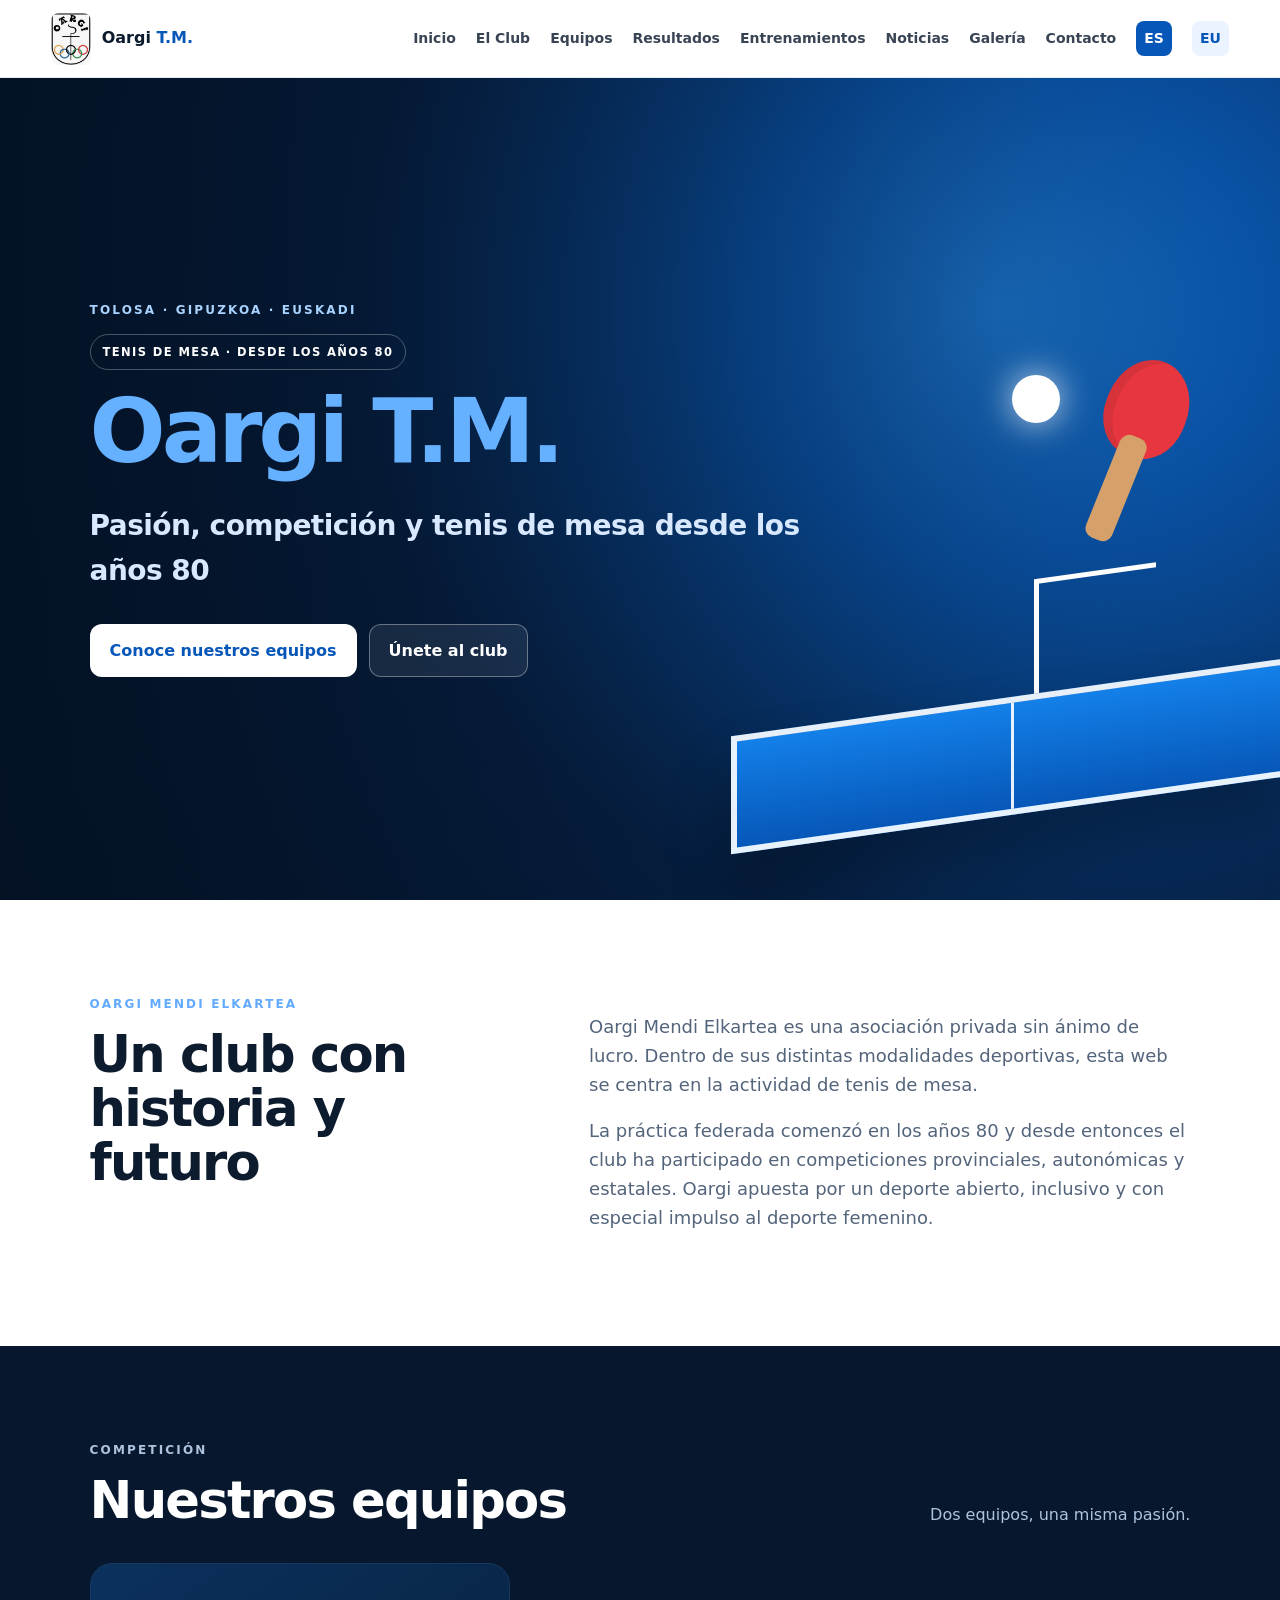
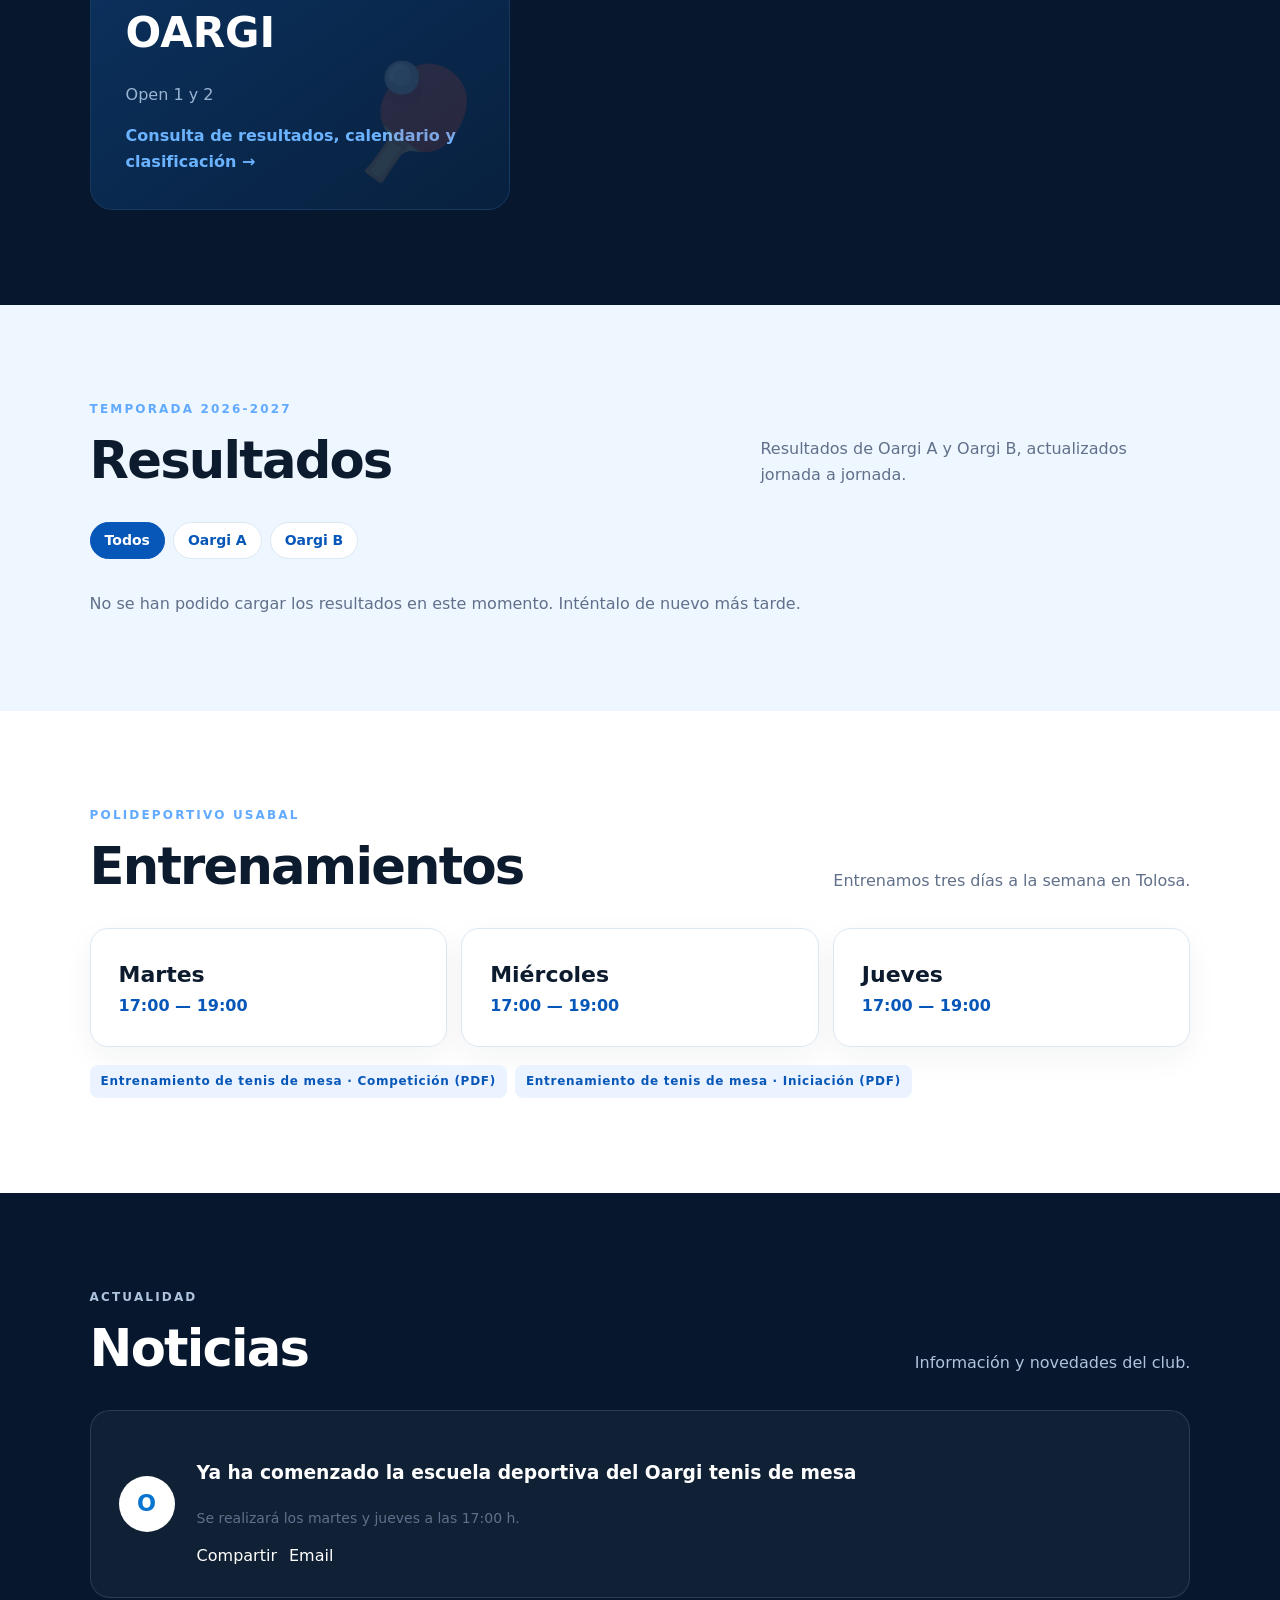
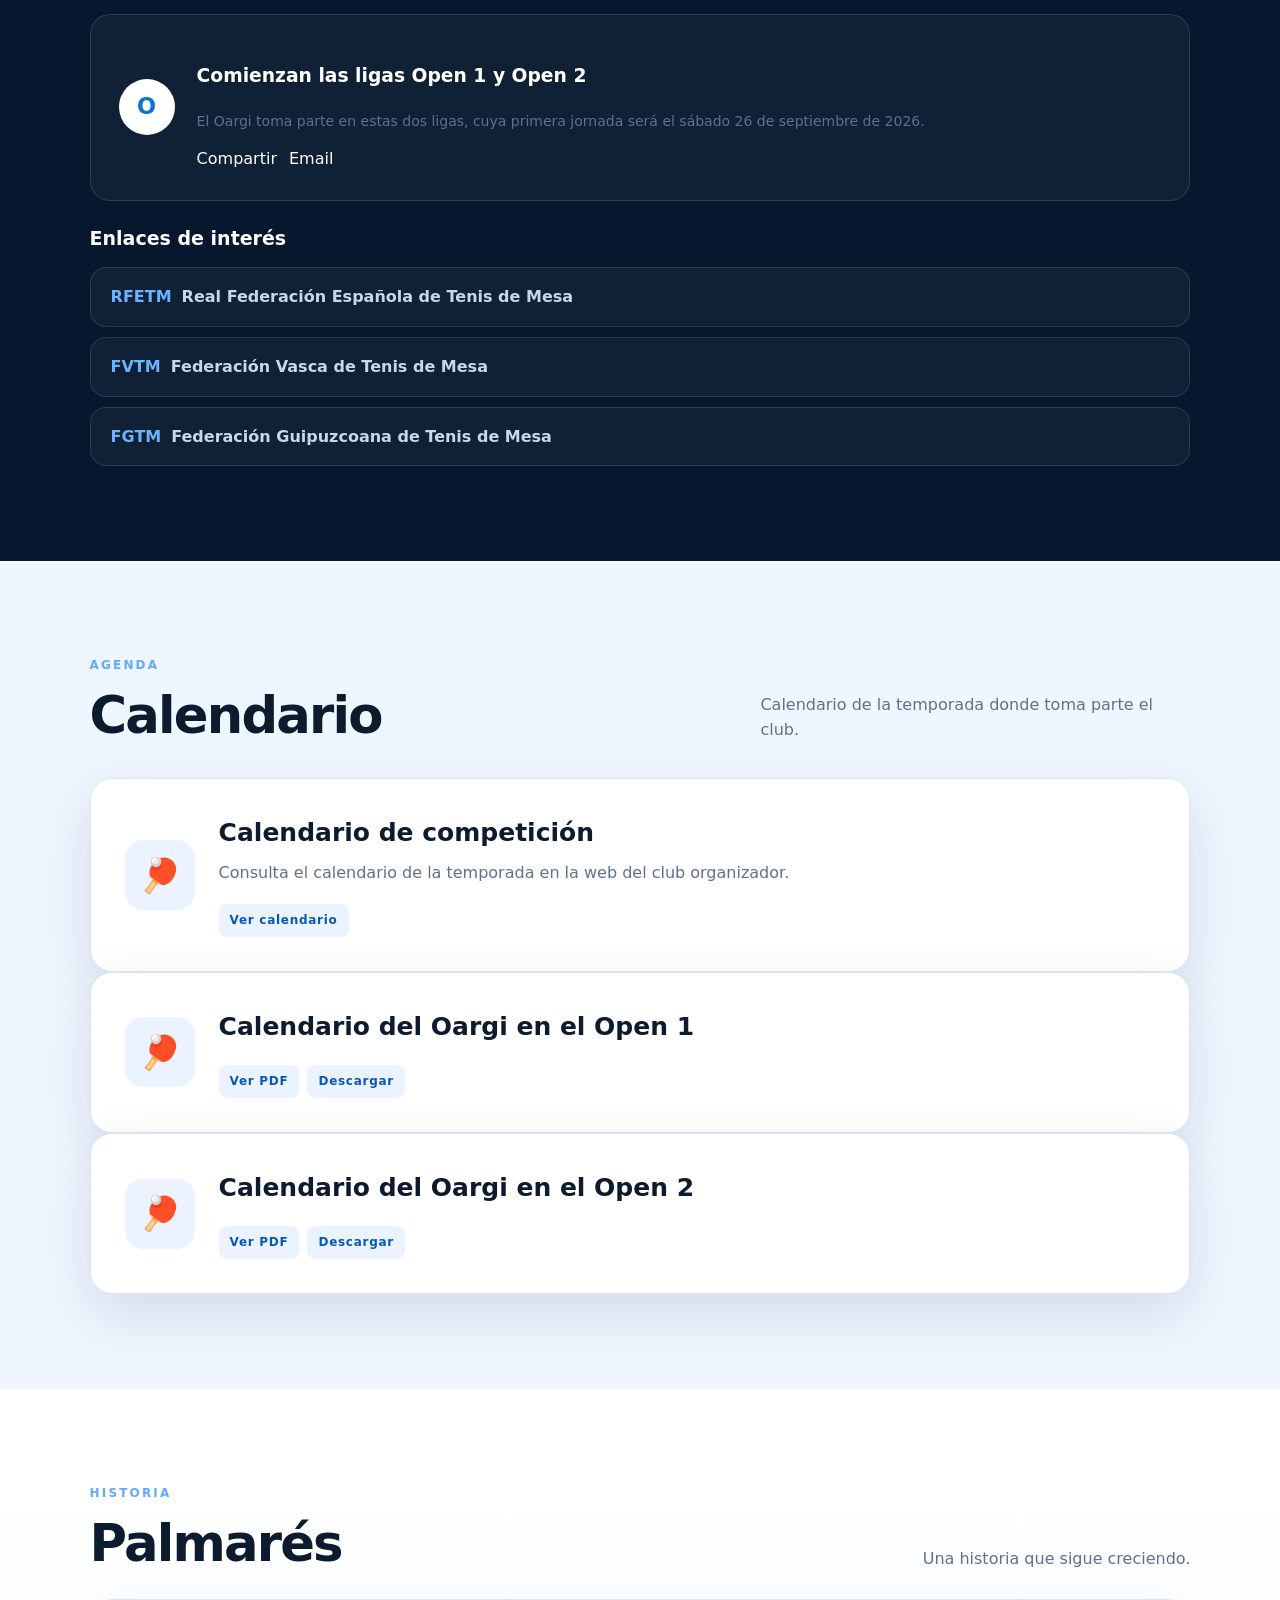
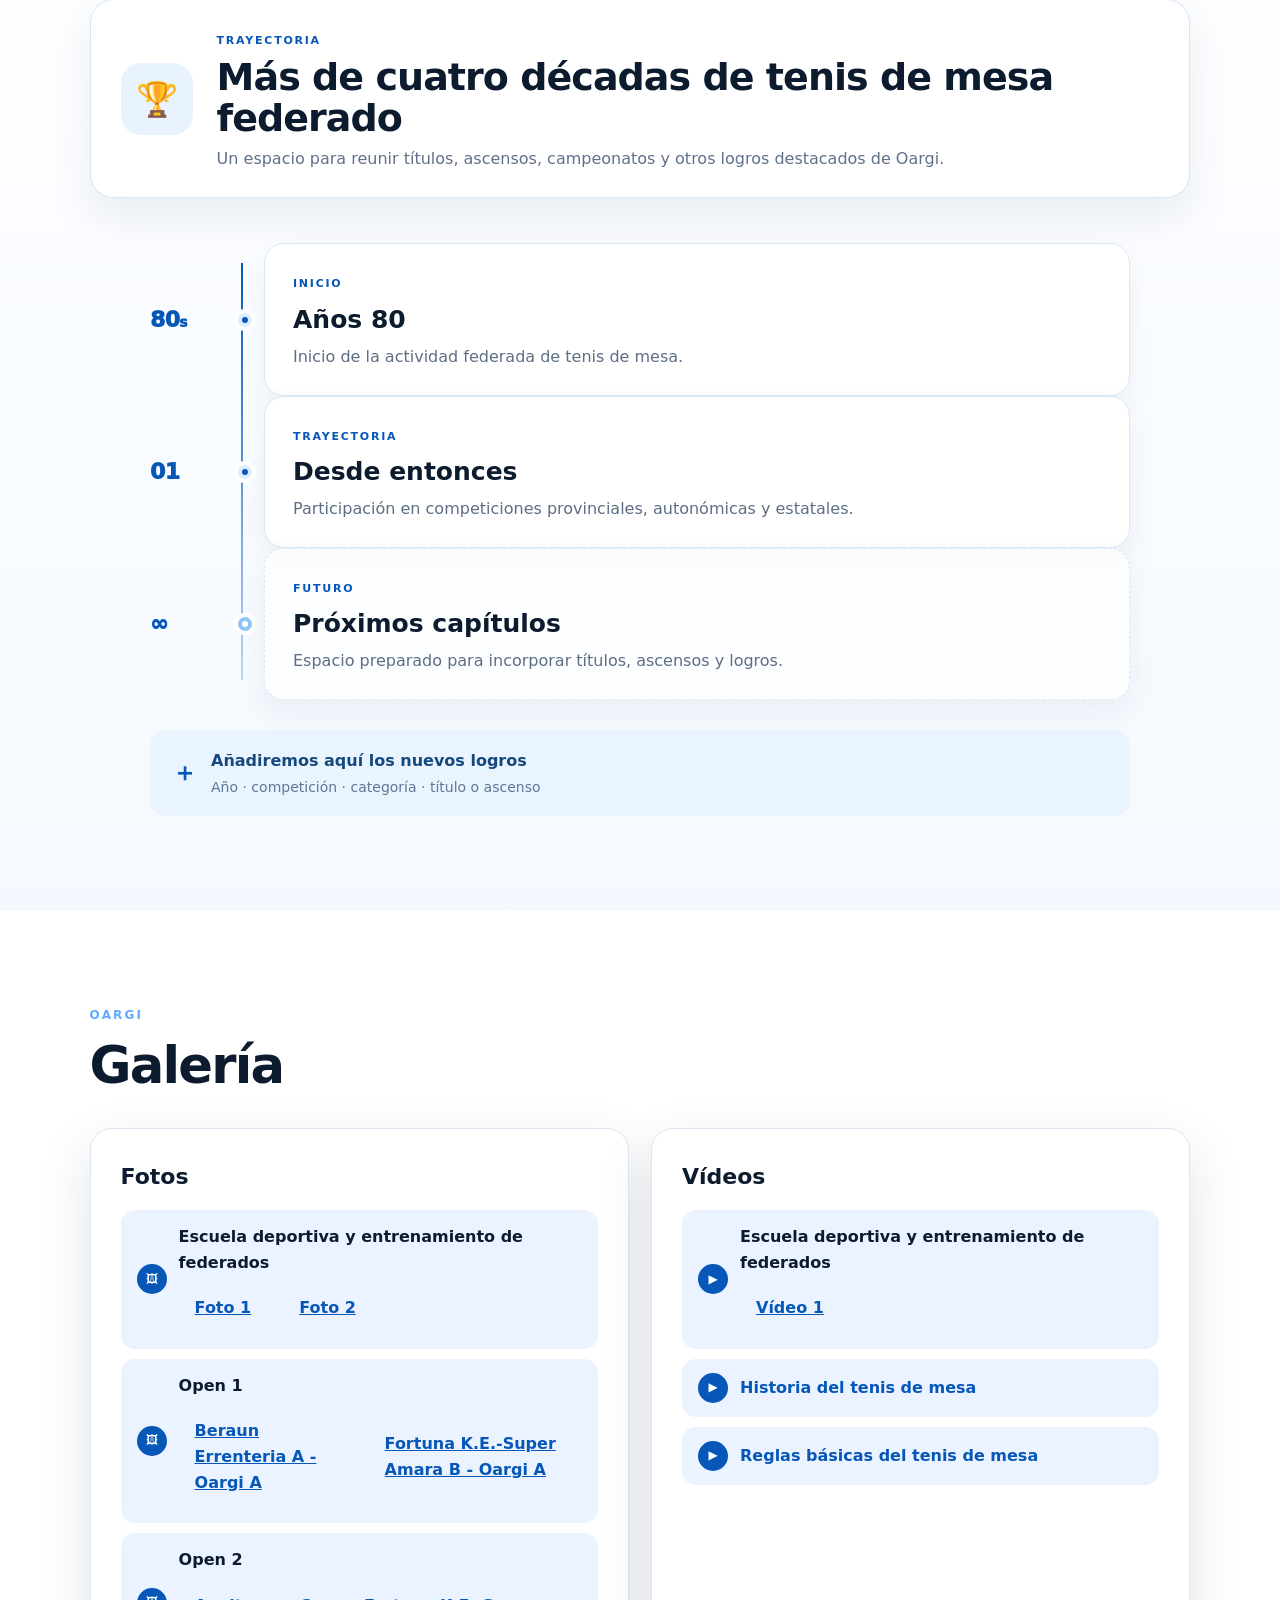
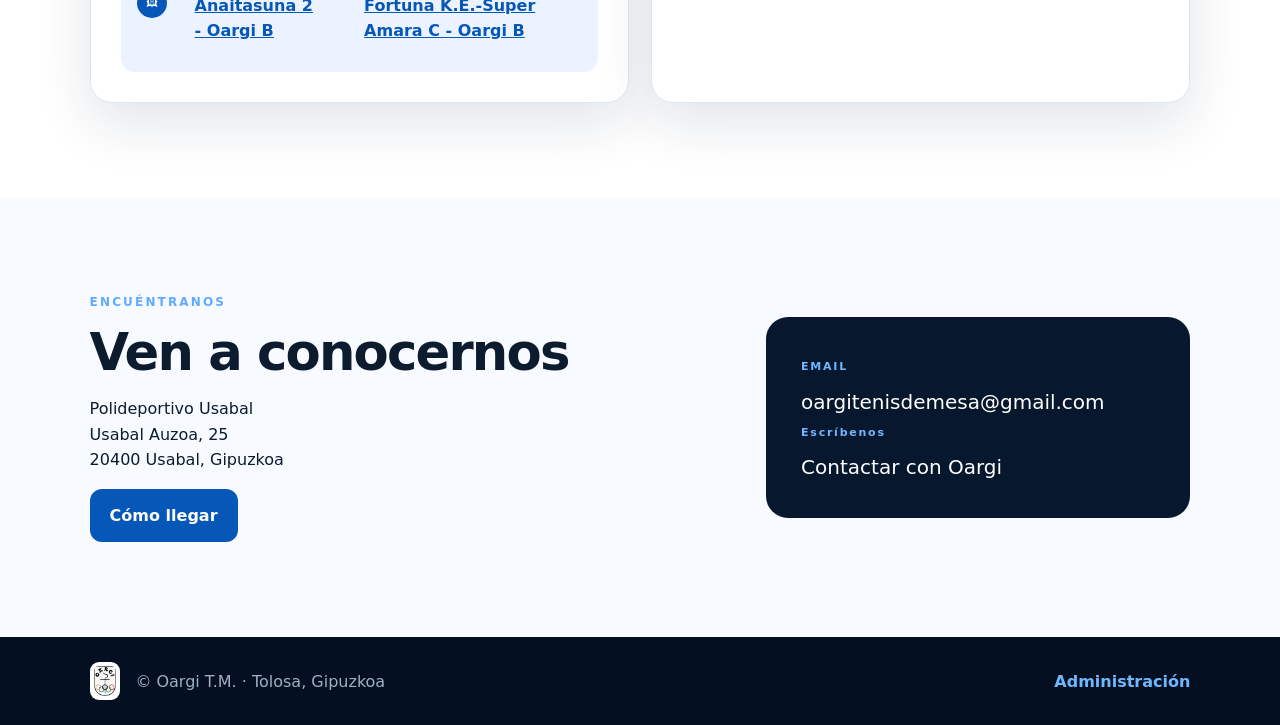
==== commit f88724d5: "Add files via upload" ====
--- a/index.html
+++ b/index.html
@@ -5,7 +5,7 @@
 <section id="club" class="section intro"><div><p class="eyebrow" data-i18n="club.kicker">OARGI MENDI ELKARTEA</p><h2 data-i18n="club.title">Un club con historia y futuro</h2></div><div class="copy"><p data-i18n="club.p1">Oargi Mendi Elkartea es una asociación privada sin ánimo de lucro. Dentro de sus distintas modalidades deportivas, esta web se centra en la actividad de tenis de mesa.</p><p data-i18n="club.p2">La práctica federada comenzó en los años 80 y desde entonces el club ha participado en competiciones provinciales, autonómicas y estatales. Oargi apuesta por un deporte abierto, inclusivo y con especial impulso al deporte femenino.</p></div></section>
 <section id="equipos" class="section dark"><div class="section-head"><div><p class="eyebrow" data-i18n="teams.kicker">COMPETICIÓN</p><h2 data-i18n="teams.title">Nuestros equipos</h2></div><p data-i18n="teams.sub">Dos equipos, una misma pasión.</p></div><div class="cards"><article class="team-card"><h3>OARGI</h3><p data-i18n="team.opens">Open 1 y 2</p><a href="https://www.opptimiza.com/open123/" target="_blank" rel="noopener" data-i18n="team.consult">Consulta de resultados, calendario y clasificación →</a></article></div></section>
 <section id="resultados" class="section light-blue"><div class="section-head"><div><p class="eyebrow" data-i18n="results.kicker">TEMPORADA 2026-2027</p><h2 data-i18n="results.title">Resultados</h2></div><p data-i18n="results.sub">Resultados de Oargi A y Oargi B, actualizados jornada a jornada.</p></div><div class="res-filters" id="res-filters"><button type="button" class="res-filter active" data-team="all" data-i18n="results.all">Todos</button><button type="button" class="res-filter" data-team="Oargi A">Oargi A</button><button type="button" class="res-filter" data-team="Oargi B">Oargi B</button></div><div class="res-summary" id="res-summary"></div><div class="res-list" id="res-list"><p class="res-msg" data-i18n="results.loading">Cargando resultados…</p></div></section>
-<section id="entrenamientos" class="section"><div class="section-head"><div><p class="eyebrow" data-i18n="training.kicker">POLIDEPORTIVO USABAL</p><h2 data-i18n="training.title">Entrenamientos</h2></div><p data-i18n="training.sub">Entrenamos tres días a la semana en Tolosa.</p></div><div class="schedule"><div><b data-i18n="day.tue">Martes</b><span data-i18n="training.time">17:00 — 19:00</span></div><div><b data-i18n="day.wed">Miércoles</b><span data-i18n="training.time">17:00 — 19:00</span></div><div><b data-i18n="day.thu">Jueves</b><span data-i18n="training.time">17:00 — 19:00</span></div></div><div class="document-buttons"><a class="document-chip" href="assets/Entrenamiento_tenis_de_mesa.pdf" target="_blank" rel="noopener">Entrenamiento de tenis de mesa · 11 ejercicios (PDF)</a></div></section>
+<section id="entrenamientos" class="section"><div class="section-head"><div><p class="eyebrow" data-i18n="training.kicker">POLIDEPORTIVO USABAL</p><h2 data-i18n="training.title">Entrenamientos</h2></div><p data-i18n="training.sub">Entrenamos tres días a la semana en Tolosa.</p></div><div class="schedule"><div><b data-i18n="day.tue">Martes</b><span data-i18n="training.time">17:00 — 19:00</span></div><div><b data-i18n="day.wed">Miércoles</b><span data-i18n="training.time">17:00 — 19:00</span></div><div><b data-i18n="day.thu">Jueves</b><span data-i18n="training.time">17:00 — 19:00</span></div></div><div class="document-buttons"><a class="document-chip" href="https://github.com/oargitenisdemesa/OARGITM/blob/main/assets/Entrenamiento%20de%20tenis%20de%20mesa%20-%20Competici%C3%B3n.pdf" target="_blank" rel="noopener">Entrenamiento de tenis de mesa · Competición (PDF)</a><a class="document-chip" href="https://github.com/oargitenisdemesa/OARGITM/blob/main/assets/Entrenamiento%20de%20tenis%20de%20mesa%20-%20Iniciaci%C3%B3n.pdf" target="_blank" rel="noopener">Entrenamiento de tenis de mesa · Iniciación (PDF)</a></div></section>
 <section id="noticias" class="section dark"><div class="section-head"><div><p class="eyebrow" data-i18n="news.kicker">ACTUALIDAD</p><h2 data-i18n="news.title">Noticias</h2></div><p data-i18n="news.sub">Información y novedades del club.</p></div><div class="news-list"><article class="news-placeholder"><div class="news-icon">O</div><div><h3 data-i18n="news.item1Title">Ya ha comenzado la escuela deportiva del Oargi tenis de mesa</h3><p class="small" data-i18n="news.item1Text">Se realizará los martes y jueves a las 17:00 h.</p><div class="share-row"><span data-i18n="news.share">Compartir</span><a href="mailto:?subject=Escuela%20deportiva%20Oargi%20Tenis%20de%20Mesa&body=Ya%20ha%20comenzado%20la%20escuela%20deportiva%20del%20Oargi%20tenis%20de%20mesa.%20Se%20realizar%C3%A1%20los%20martes%20y%20jueves%20a%20las%2017%3A00%20h." data-i18n="news.email">Email</a></div></div></article><article class="news-placeholder"><div class="news-icon">O</div><div><h3 data-i18n="news.item2Title">Comienzan las ligas Open 1 y Open 2</h3><p class="small" data-i18n="news.item2Text">El Oargi toma parte en estas dos ligas, cuya primera jornada será el sábado 26 de septiembre de 2026.</p><div class="share-row"><span data-i18n="news.share">Compartir</span><a href="mailto:?subject=Ligas%20Open%201%20y%20Open%202%20-%20Oargi&body=Comienzan%20las%20ligas%20Open%201%20y%20Open%202.%20El%20Oargi%20toma%20parte%20en%20estas%20dos%20ligas%2C%20cuya%20primera%20jornada%20ser%C3%A1%20el%20s%C3%A1bado%2026%20de%20septiembre%20de%202026." data-i18n="news.email">Email</a></div></div></article></div><div class="news-links"><h3 data-i18n="news.linksTitle">Enlaces de interés</h3><ul class="news-link-list"><li><a href="https://www.rfetm.es/" target="_blank" rel="noopener"><strong>RFETM</strong><span data-i18n="news.rfetm">Real Federación Española de Tenis de Mesa</span></a></li><li><a href="https://mahaitenis.com/es/" target="_blank" rel="noopener"><strong data-i18n="news.fvtmAbbr">FVTM</strong><span data-i18n="news.fvtm">Federación Vasca de Tenis de Mesa</span></a></li><li><a href="https://gipuzkoamt.com/es/" target="_blank" rel="noopener"><strong data-i18n="news.fgtmAbbr">FGTM</strong><span data-i18n="news.fgtm">Federación Guipuzcoana de Tenis de Mesa</span></a></li></ul></div></section>
 <section id="calendario" class="section light-blue"><div class="section-head"><div><p class="eyebrow" data-i18n="calendar.kicker">AGENDA</p><h2 data-i18n="calendar.title">Calendario</h2></div><p data-i18n="calendar.sub">Calendario de la temporada donde toma parte el club.</p></div><div class="calendar-documents"><div class="calendar-document"><div class="calendar-icon">🏓</div><div><h3 data-i18n="calendar.docTitle">Calendario de competición</h3><p data-i18n="calendar.docText">Consulta el calendario de la temporada en la web del club organizador.</p><div class="document-buttons"><a class="document-chip" href="https://ctdsoniaetxazarreta.com/actividades/calendario-de-la-temporada-26-27-del-open-de-clubes-ctd-sonia-etxazarreta/" target="_blank" rel="noopener" data-i18n="calendar.viewCalendar">Ver calendario</a></div></div></div><div class="calendar-document"><div class="calendar-icon">🏓</div><div><h3 data-i18n="calendar.open1Title">Calendario del Oargi en el Open 1</h3><div class="document-buttons"><a class="document-chip" href="assets/Calendario_Open1.pdf" target="_blank" rel="noopener" data-i18n="calendar.view">Ver PDF</a><a class="document-chip" href="assets/Calendario_Open1.pdf" download data-i18n="calendar.download">Descargar</a></div></div></div><div class="calendar-document"><div class="calendar-icon">🏓</div><div><h3 data-i18n="calendar.open2Title">Calendario del Oargi en el Open 2</h3><div class="document-buttons"><a class="document-chip" href="assets/Calendario_Open2.pdf" target="_blank" rel="noopener" data-i18n="calendar.view">Ver PDF</a><a class="document-chip" href="assets/Calendario_Open2.pdf" download data-i18n="calendar.download">Descargar</a></div></div></div></div></section>
 <section id="palmares" class="section palmares-section"><div class="section-head"><div><p class="eyebrow" data-i18n="palmares.kicker">HISTORIA</p><h2 data-i18n="palmares.title">Palmarés</h2></div><p data-i18n="palmares.sub">Una historia que sigue creciendo.</p></div><div class="palmares-intro"><div class="trophy-mark">🏆</div><div><span class="palmares-label" data-i18n="palmares.highlightLabel">TRAYECTORIA</span><h3 data-i18n="palmares.highlight">Más de cuatro décadas de tenis de mesa federado</h3><p data-i18n="palmares.highlightText">Un espacio para reunir títulos, ascensos, campeonatos y otros logros destacados de Oargi.</p></div></div><div class="palmares-timeline"><article class="palmares-item"><div class="palmares-year">80<span>s</span></div><div class="palmares-dot"></div><div class="palmares-card"><span class="palmares-tag" data-i18n="palmares.startTag">INICIO</span><h3 data-i18n="palmares.startTitle">Años 80</h3><p data-i18n="palmares.start">Inicio de la actividad federada de tenis de mesa.</p></div></article><article class="palmares-item"><div class="palmares-year">01</div><div class="palmares-dot"></div><div class="palmares-card"><span class="palmares-tag" data-i18n="palmares.thenTag">TRAYECTORIA</span><h3 data-i18n="palmares.thenTitle">Desde entonces</h3><p data-i18n="palmares.then">Participación en competiciones provinciales, autonómicas y estatales.</p></div></article><article class="palmares-item future"><div class="palmares-year">∞</div><div class="palmares-dot"></div><div class="palmares-card"><span class="palmares-tag" data-i18n="palmares.nextTag">FUTURO</span><h3 data-i18n="palmares.nextTitle">Próximos capítulos</h3><p data-i18n="palmares.next">Espacio preparado para incorporar títulos, ascensos y logros.</p></div></article></div><div class="palmares-note"><span>＋</span><div><strong data-i18n="palmares.addTitle">Añadiremos aquí los nuevos logros</strong><p data-i18n="palmares.addText">Año · competición · categoría · título o ascenso</p></div></div></section>
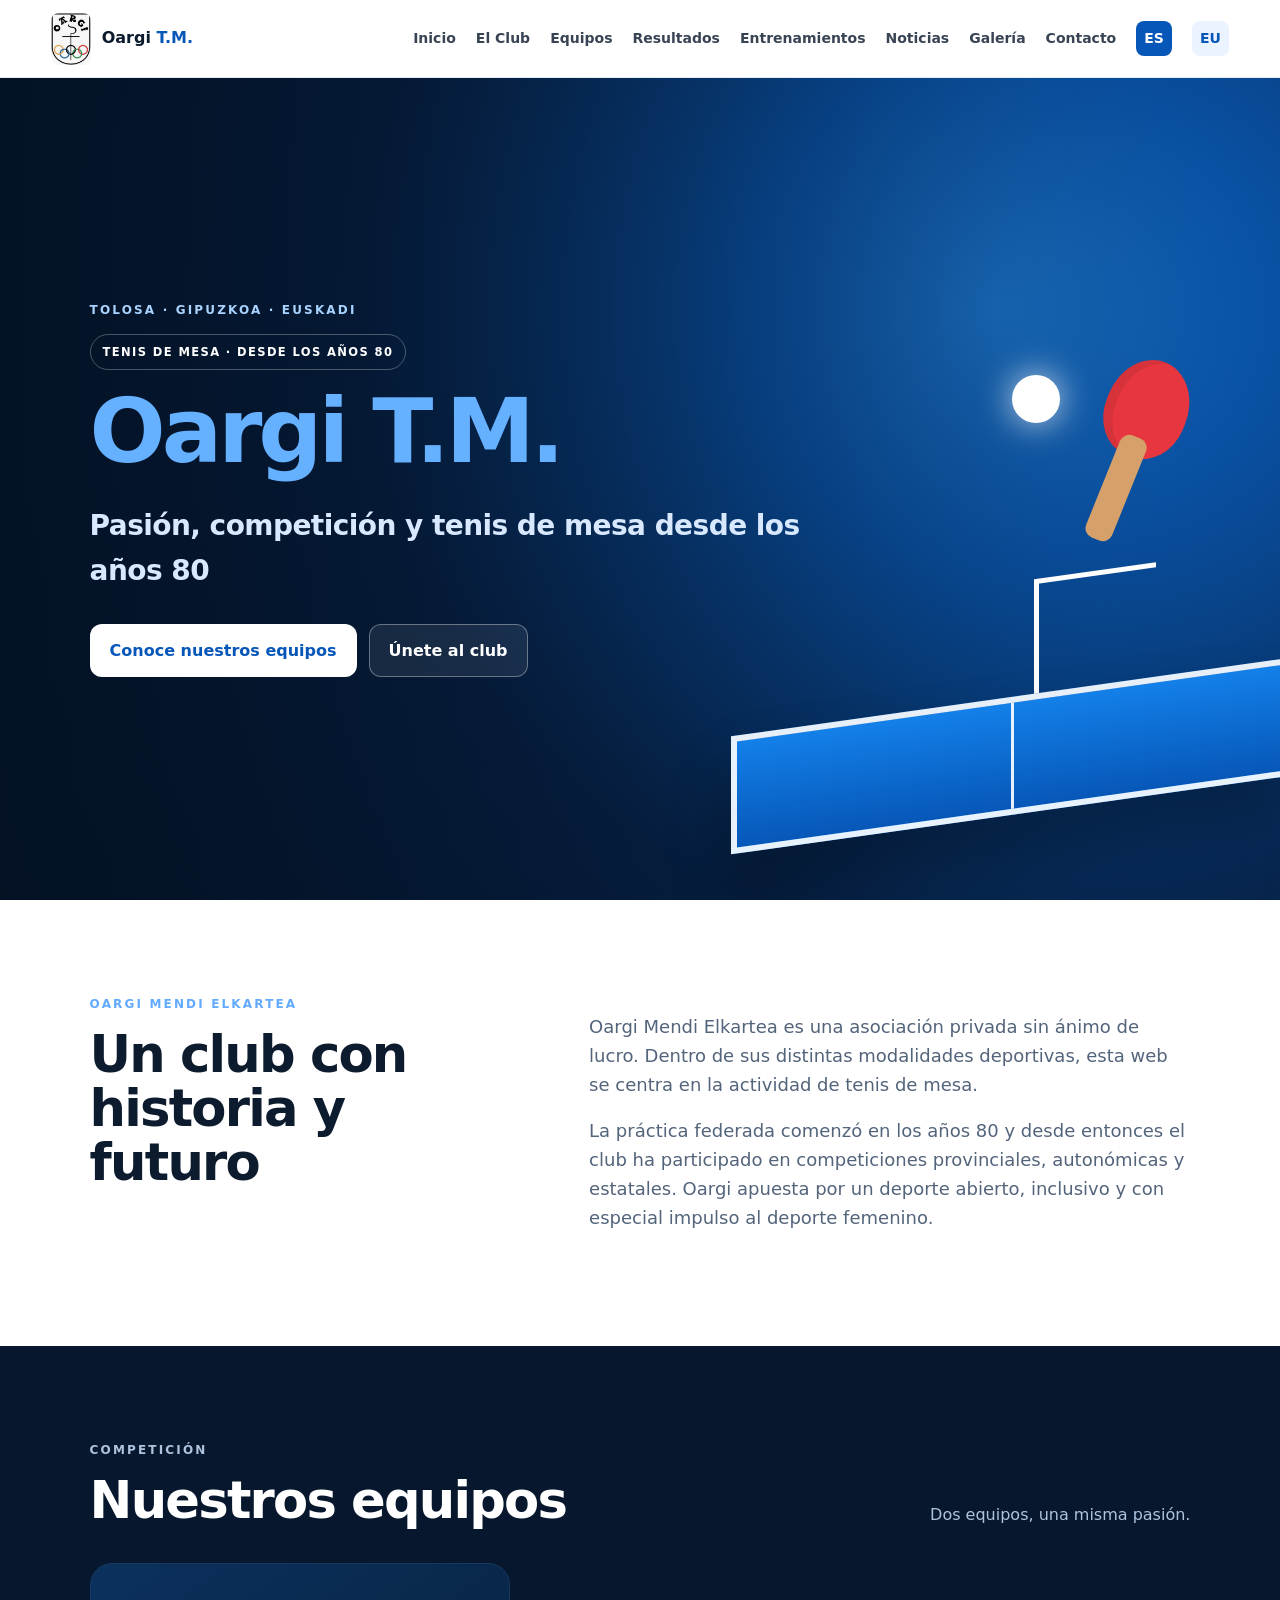
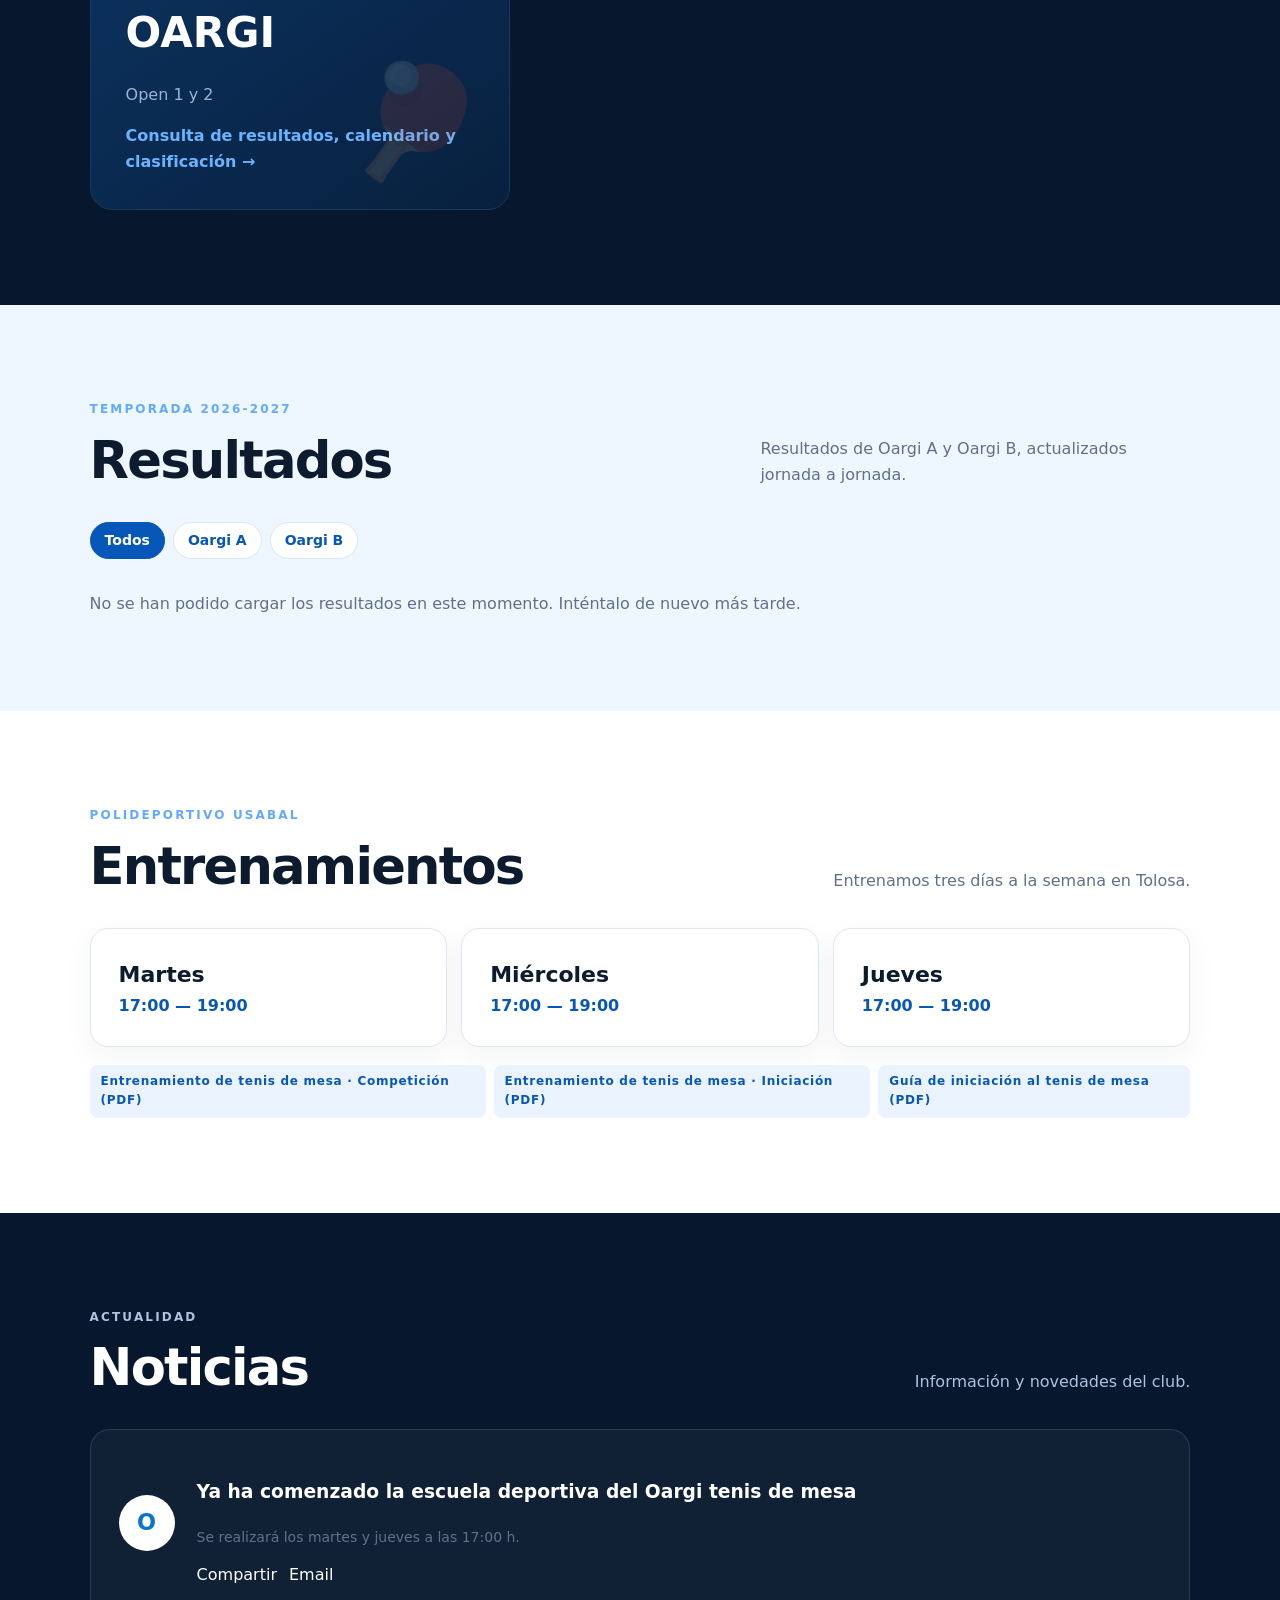
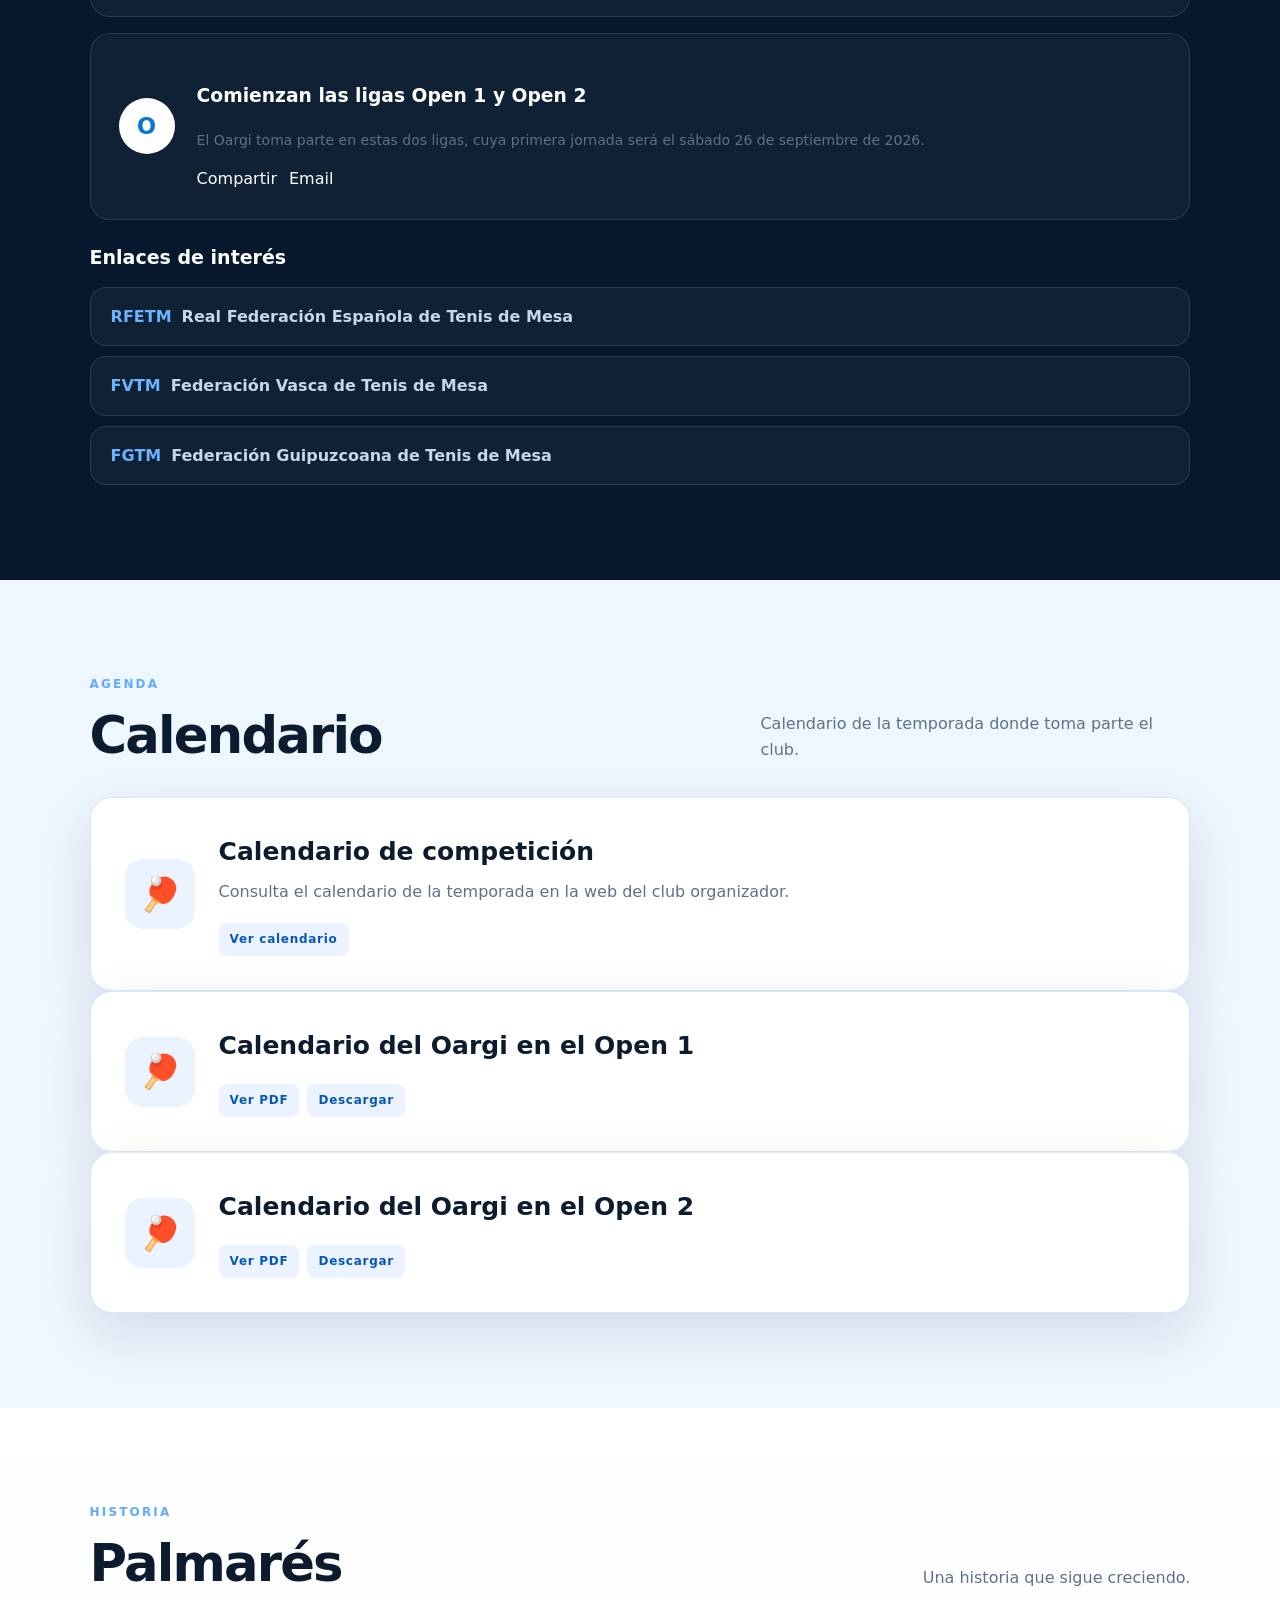
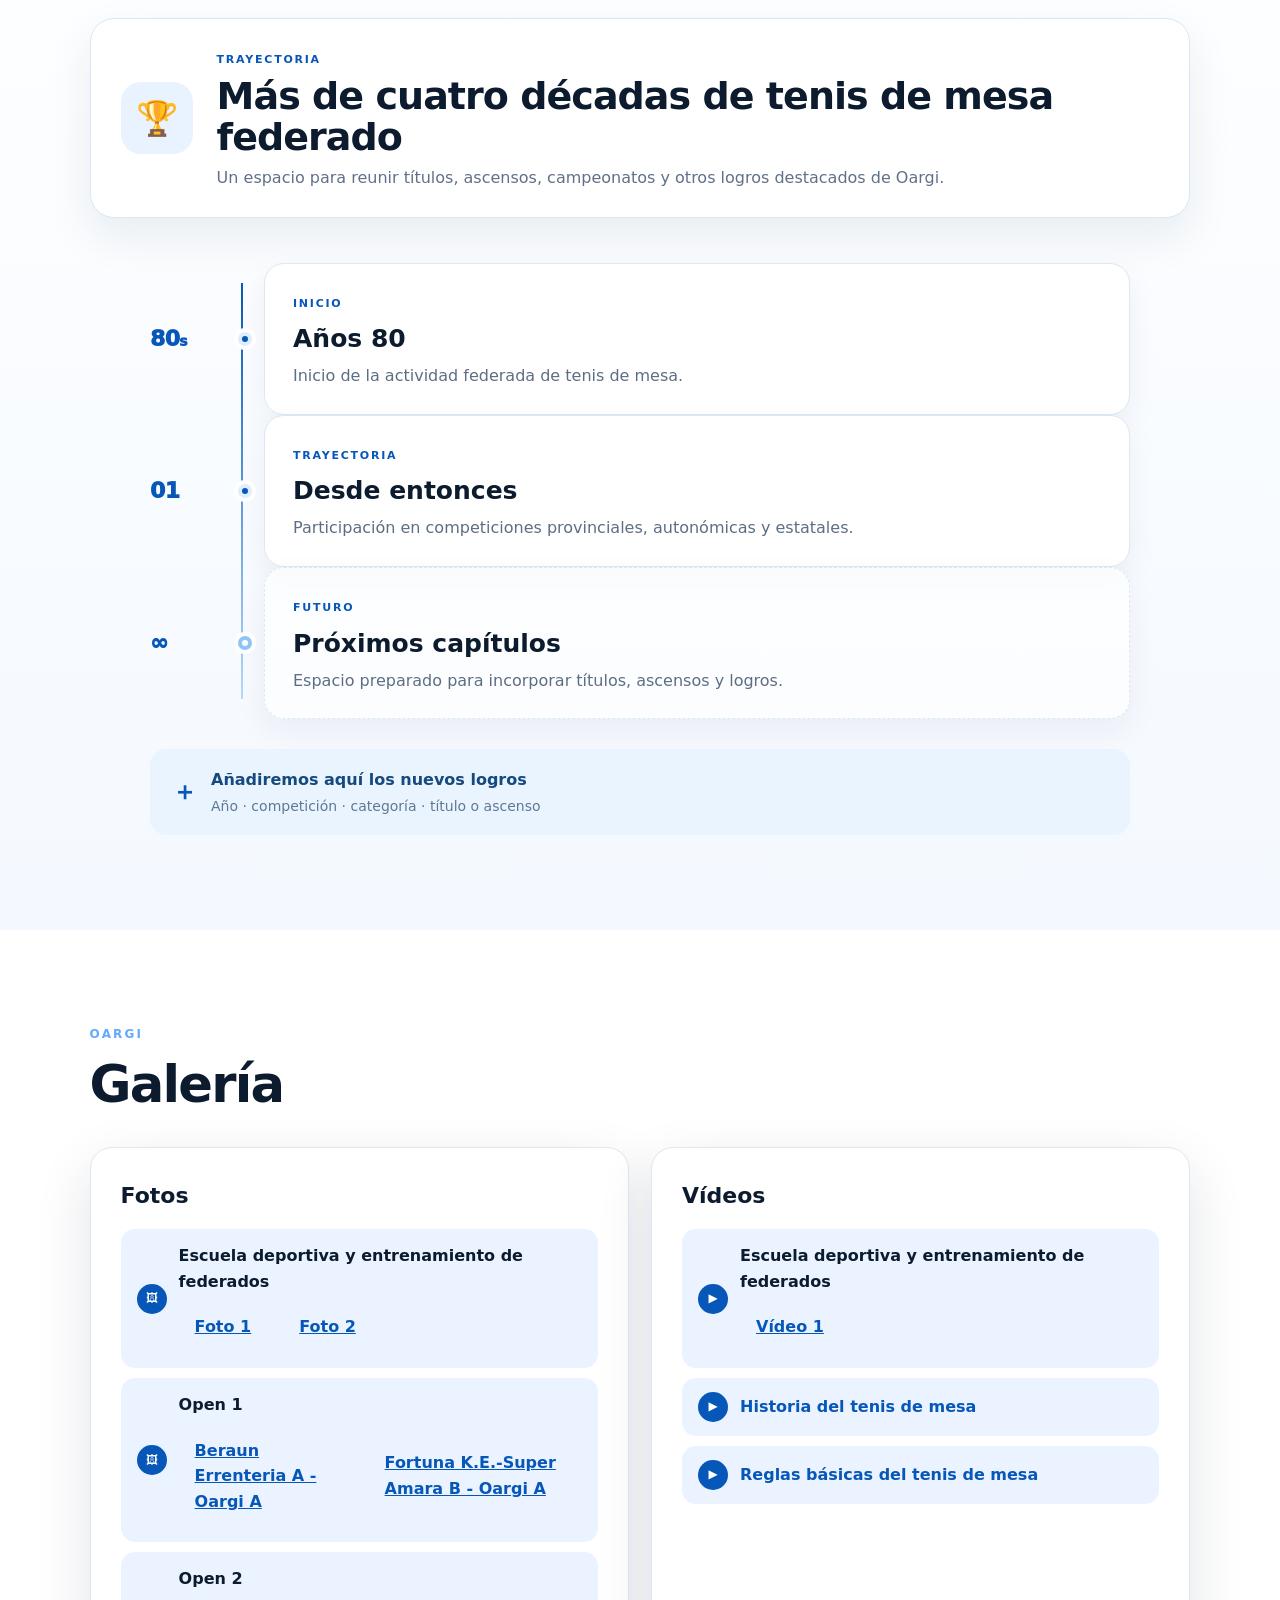
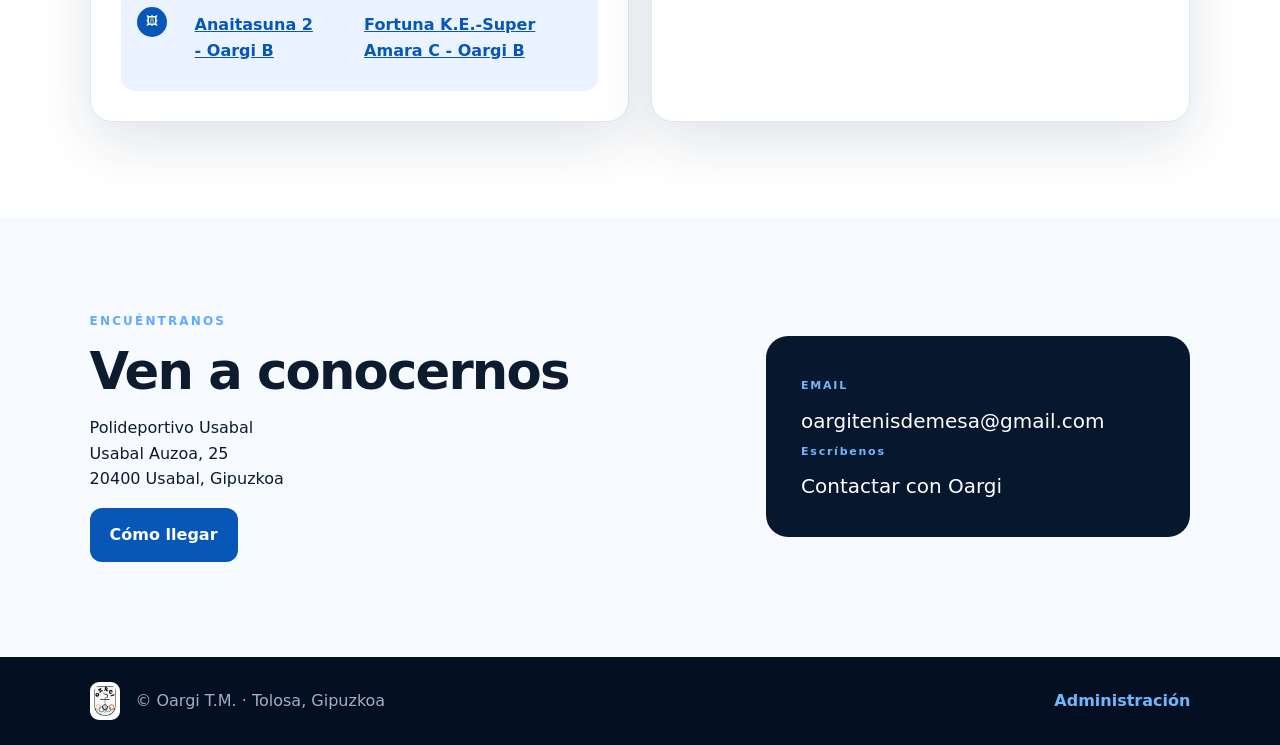
==== commit 5216ca2b: "Add files via upload" ====
--- a/index.html
+++ b/index.html
@@ -5,7 +5,7 @@
 <section id="club" class="section intro"><div><p class="eyebrow" data-i18n="club.kicker">OARGI MENDI ELKARTEA</p><h2 data-i18n="club.title">Un club con historia y futuro</h2></div><div class="copy"><p data-i18n="club.p1">Oargi Mendi Elkartea es una asociación privada sin ánimo de lucro. Dentro de sus distintas modalidades deportivas, esta web se centra en la actividad de tenis de mesa.</p><p data-i18n="club.p2">La práctica federada comenzó en los años 80 y desde entonces el club ha participado en competiciones provinciales, autonómicas y estatales. Oargi apuesta por un deporte abierto, inclusivo y con especial impulso al deporte femenino.</p></div></section>
 <section id="equipos" class="section dark"><div class="section-head"><div><p class="eyebrow" data-i18n="teams.kicker">COMPETICIÓN</p><h2 data-i18n="teams.title">Nuestros equipos</h2></div><p data-i18n="teams.sub">Dos equipos, una misma pasión.</p></div><div class="cards"><article class="team-card"><h3>OARGI</h3><p data-i18n="team.opens">Open 1 y 2</p><a href="https://www.opptimiza.com/open123/" target="_blank" rel="noopener" data-i18n="team.consult">Consulta de resultados, calendario y clasificación →</a></article></div></section>
 <section id="resultados" class="section light-blue"><div class="section-head"><div><p class="eyebrow" data-i18n="results.kicker">TEMPORADA 2026-2027</p><h2 data-i18n="results.title">Resultados</h2></div><p data-i18n="results.sub">Resultados de Oargi A y Oargi B, actualizados jornada a jornada.</p></div><div class="res-filters" id="res-filters"><button type="button" class="res-filter active" data-team="all" data-i18n="results.all">Todos</button><button type="button" class="res-filter" data-team="Oargi A">Oargi A</button><button type="button" class="res-filter" data-team="Oargi B">Oargi B</button></div><div class="res-summary" id="res-summary"></div><div class="res-list" id="res-list"><p class="res-msg" data-i18n="results.loading">Cargando resultados…</p></div></section>
-<section id="entrenamientos" class="section"><div class="section-head"><div><p class="eyebrow" data-i18n="training.kicker">POLIDEPORTIVO USABAL</p><h2 data-i18n="training.title">Entrenamientos</h2></div><p data-i18n="training.sub">Entrenamos tres días a la semana en Tolosa.</p></div><div class="schedule"><div><b data-i18n="day.tue">Martes</b><span data-i18n="training.time">17:00 — 19:00</span></div><div><b data-i18n="day.wed">Miércoles</b><span data-i18n="training.time">17:00 — 19:00</span></div><div><b data-i18n="day.thu">Jueves</b><span data-i18n="training.time">17:00 — 19:00</span></div></div><div class="document-buttons"><a class="document-chip" href="https://github.com/oargitenisdemesa/OARGITM/blob/main/assets/Entrenamiento%20de%20tenis%20de%20mesa%20-%20Competici%C3%B3n.pdf" target="_blank" rel="noopener">Entrenamiento de tenis de mesa · Competición (PDF)</a><a class="document-chip" href="https://github.com/oargitenisdemesa/OARGITM/blob/main/assets/Entrenamiento%20de%20tenis%20de%20mesa%20-%20Iniciaci%C3%B3n.pdf" target="_blank" rel="noopener">Entrenamiento de tenis de mesa · Iniciación (PDF)</a></div></section>
+<section id="entrenamientos" class="section"><div class="section-head"><div><p class="eyebrow" data-i18n="training.kicker">POLIDEPORTIVO USABAL</p><h2 data-i18n="training.title">Entrenamientos</h2></div><p data-i18n="training.sub">Entrenamos tres días a la semana en Tolosa.</p></div><div class="schedule"><div><b data-i18n="day.tue">Martes</b><span data-i18n="training.time">17:00 — 19:00</span></div><div><b data-i18n="day.wed">Miércoles</b><span data-i18n="training.time">17:00 — 19:00</span></div><div><b data-i18n="day.thu">Jueves</b><span data-i18n="training.time">17:00 — 19:00</span></div></div><div class="document-buttons"><a class="document-chip" href="https://raw.githubusercontent.com/oargitenisdemesa/OARGITM/main/assets/Entrenamiento%20de%20tenis%20de%20mesa%20-%20Competici%C3%B3n.pdf" target="_blank" rel="noopener">Entrenamiento de tenis de mesa · Competición (PDF)</a><a class="document-chip" href="https://raw.githubusercontent.com/oargitenisdemesa/OARGITM/main/assets/Entrenamiento%20de%20tenis%20de%20mesa%20-%20Iniciaci%C3%B3n.pdf" target="_blank" rel="noopener">Entrenamiento de tenis de mesa · Iniciación (PDF)</a><a class="document-chip" href="assets/Guia_Iniciacion_Tenis_de_Mesa.pdf" target="_blank" rel="noopener">Guía de iniciación al tenis de mesa (PDF)</a></div></section>
 <section id="noticias" class="section dark"><div class="section-head"><div><p class="eyebrow" data-i18n="news.kicker">ACTUALIDAD</p><h2 data-i18n="news.title">Noticias</h2></div><p data-i18n="news.sub">Información y novedades del club.</p></div><div class="news-list"><article class="news-placeholder"><div class="news-icon">O</div><div><h3 data-i18n="news.item1Title">Ya ha comenzado la escuela deportiva del Oargi tenis de mesa</h3><p class="small" data-i18n="news.item1Text">Se realizará los martes y jueves a las 17:00 h.</p><div class="share-row"><span data-i18n="news.share">Compartir</span><a href="mailto:?subject=Escuela%20deportiva%20Oargi%20Tenis%20de%20Mesa&body=Ya%20ha%20comenzado%20la%20escuela%20deportiva%20del%20Oargi%20tenis%20de%20mesa.%20Se%20realizar%C3%A1%20los%20martes%20y%20jueves%20a%20las%2017%3A00%20h." data-i18n="news.email">Email</a></div></div></article><article class="news-placeholder"><div class="news-icon">O</div><div><h3 data-i18n="news.item2Title">Comienzan las ligas Open 1 y Open 2</h3><p class="small" data-i18n="news.item2Text">El Oargi toma parte en estas dos ligas, cuya primera jornada será el sábado 26 de septiembre de 2026.</p><div class="share-row"><span data-i18n="news.share">Compartir</span><a href="mailto:?subject=Ligas%20Open%201%20y%20Open%202%20-%20Oargi&body=Comienzan%20las%20ligas%20Open%201%20y%20Open%202.%20El%20Oargi%20toma%20parte%20en%20estas%20dos%20ligas%2C%20cuya%20primera%20jornada%20ser%C3%A1%20el%20s%C3%A1bado%2026%20de%20septiembre%20de%202026." data-i18n="news.email">Email</a></div></div></article></div><div class="news-links"><h3 data-i18n="news.linksTitle">Enlaces de interés</h3><ul class="news-link-list"><li><a href="https://www.rfetm.es/" target="_blank" rel="noopener"><strong>RFETM</strong><span data-i18n="news.rfetm">Real Federación Española de Tenis de Mesa</span></a></li><li><a href="https://mahaitenis.com/es/" target="_blank" rel="noopener"><strong data-i18n="news.fvtmAbbr">FVTM</strong><span data-i18n="news.fvtm">Federación Vasca de Tenis de Mesa</span></a></li><li><a href="https://gipuzkoamt.com/es/" target="_blank" rel="noopener"><strong data-i18n="news.fgtmAbbr">FGTM</strong><span data-i18n="news.fgtm">Federación Guipuzcoana de Tenis de Mesa</span></a></li></ul></div></section>
 <section id="calendario" class="section light-blue"><div class="section-head"><div><p class="eyebrow" data-i18n="calendar.kicker">AGENDA</p><h2 data-i18n="calendar.title">Calendario</h2></div><p data-i18n="calendar.sub">Calendario de la temporada donde toma parte el club.</p></div><div class="calendar-documents"><div class="calendar-document"><div class="calendar-icon">🏓</div><div><h3 data-i18n="calendar.docTitle">Calendario de competición</h3><p data-i18n="calendar.docText">Consulta el calendario de la temporada en la web del club organizador.</p><div class="document-buttons"><a class="document-chip" href="https://ctdsoniaetxazarreta.com/actividades/calendario-de-la-temporada-26-27-del-open-de-clubes-ctd-sonia-etxazarreta/" target="_blank" rel="noopener" data-i18n="calendar.viewCalendar">Ver calendario</a></div></div></div><div class="calendar-document"><div class="calendar-icon">🏓</div><div><h3 data-i18n="calendar.open1Title">Calendario del Oargi en el Open 1</h3><div class="document-buttons"><a class="document-chip" href="assets/Calendario_Open1.pdf" target="_blank" rel="noopener" data-i18n="calendar.view">Ver PDF</a><a class="document-chip" href="assets/Calendario_Open1.pdf" download data-i18n="calendar.download">Descargar</a></div></div></div><div class="calendar-document"><div class="calendar-icon">🏓</div><div><h3 data-i18n="calendar.open2Title">Calendario del Oargi en el Open 2</h3><div class="document-buttons"><a class="document-chip" href="assets/Calendario_Open2.pdf" target="_blank" rel="noopener" data-i18n="calendar.view">Ver PDF</a><a class="document-chip" href="assets/Calendario_Open2.pdf" download data-i18n="calendar.download">Descargar</a></div></div></div></div></section>
 <section id="palmares" class="section palmares-section"><div class="section-head"><div><p class="eyebrow" data-i18n="palmares.kicker">HISTORIA</p><h2 data-i18n="palmares.title">Palmarés</h2></div><p data-i18n="palmares.sub">Una historia que sigue creciendo.</p></div><div class="palmares-intro"><div class="trophy-mark">🏆</div><div><span class="palmares-label" data-i18n="palmares.highlightLabel">TRAYECTORIA</span><h3 data-i18n="palmares.highlight">Más de cuatro décadas de tenis de mesa federado</h3><p data-i18n="palmares.highlightText">Un espacio para reunir títulos, ascensos, campeonatos y otros logros destacados de Oargi.</p></div></div><div class="palmares-timeline"><article class="palmares-item"><div class="palmares-year">80<span>s</span></div><div class="palmares-dot"></div><div class="palmares-card"><span class="palmares-tag" data-i18n="palmares.startTag">INICIO</span><h3 data-i18n="palmares.startTitle">Años 80</h3><p data-i18n="palmares.start">Inicio de la actividad federada de tenis de mesa.</p></div></article><article class="palmares-item"><div class="palmares-year">01</div><div class="palmares-dot"></div><div class="palmares-card"><span class="palmares-tag" data-i18n="palmares.thenTag">TRAYECTORIA</span><h3 data-i18n="palmares.thenTitle">Desde entonces</h3><p data-i18n="palmares.then">Participación en competiciones provinciales, autonómicas y estatales.</p></div></article><article class="palmares-item future"><div class="palmares-year">∞</div><div class="palmares-dot"></div><div class="palmares-card"><span class="palmares-tag" data-i18n="palmares.nextTag">FUTURO</span><h3 data-i18n="palmares.nextTitle">Próximos capítulos</h3><p data-i18n="palmares.next">Espacio preparado para incorporar títulos, ascensos y logros.</p></div></article></div><div class="palmares-note"><span>＋</span><div><strong data-i18n="palmares.addTitle">Añadiremos aquí los nuevos logros</strong><p data-i18n="palmares.addText">Año · competición · categoría · título o ascenso</p></div></div></section>
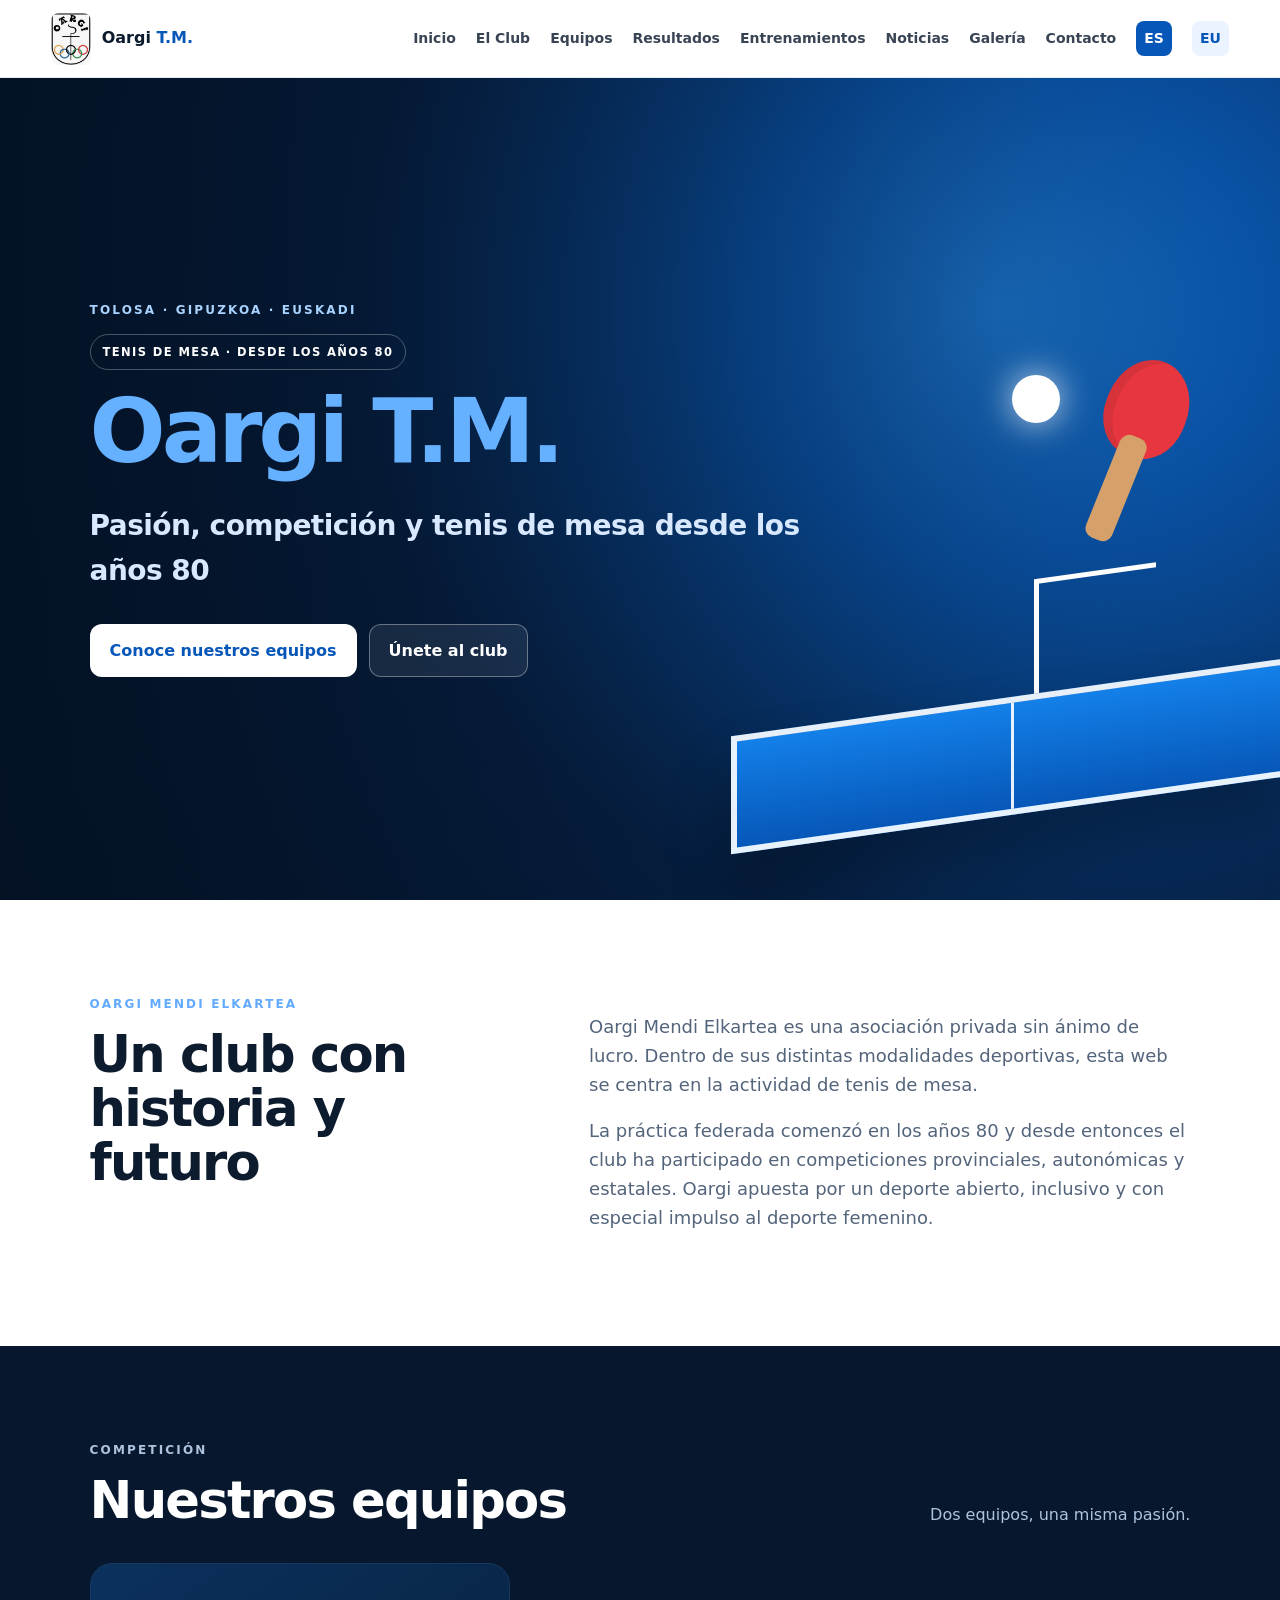
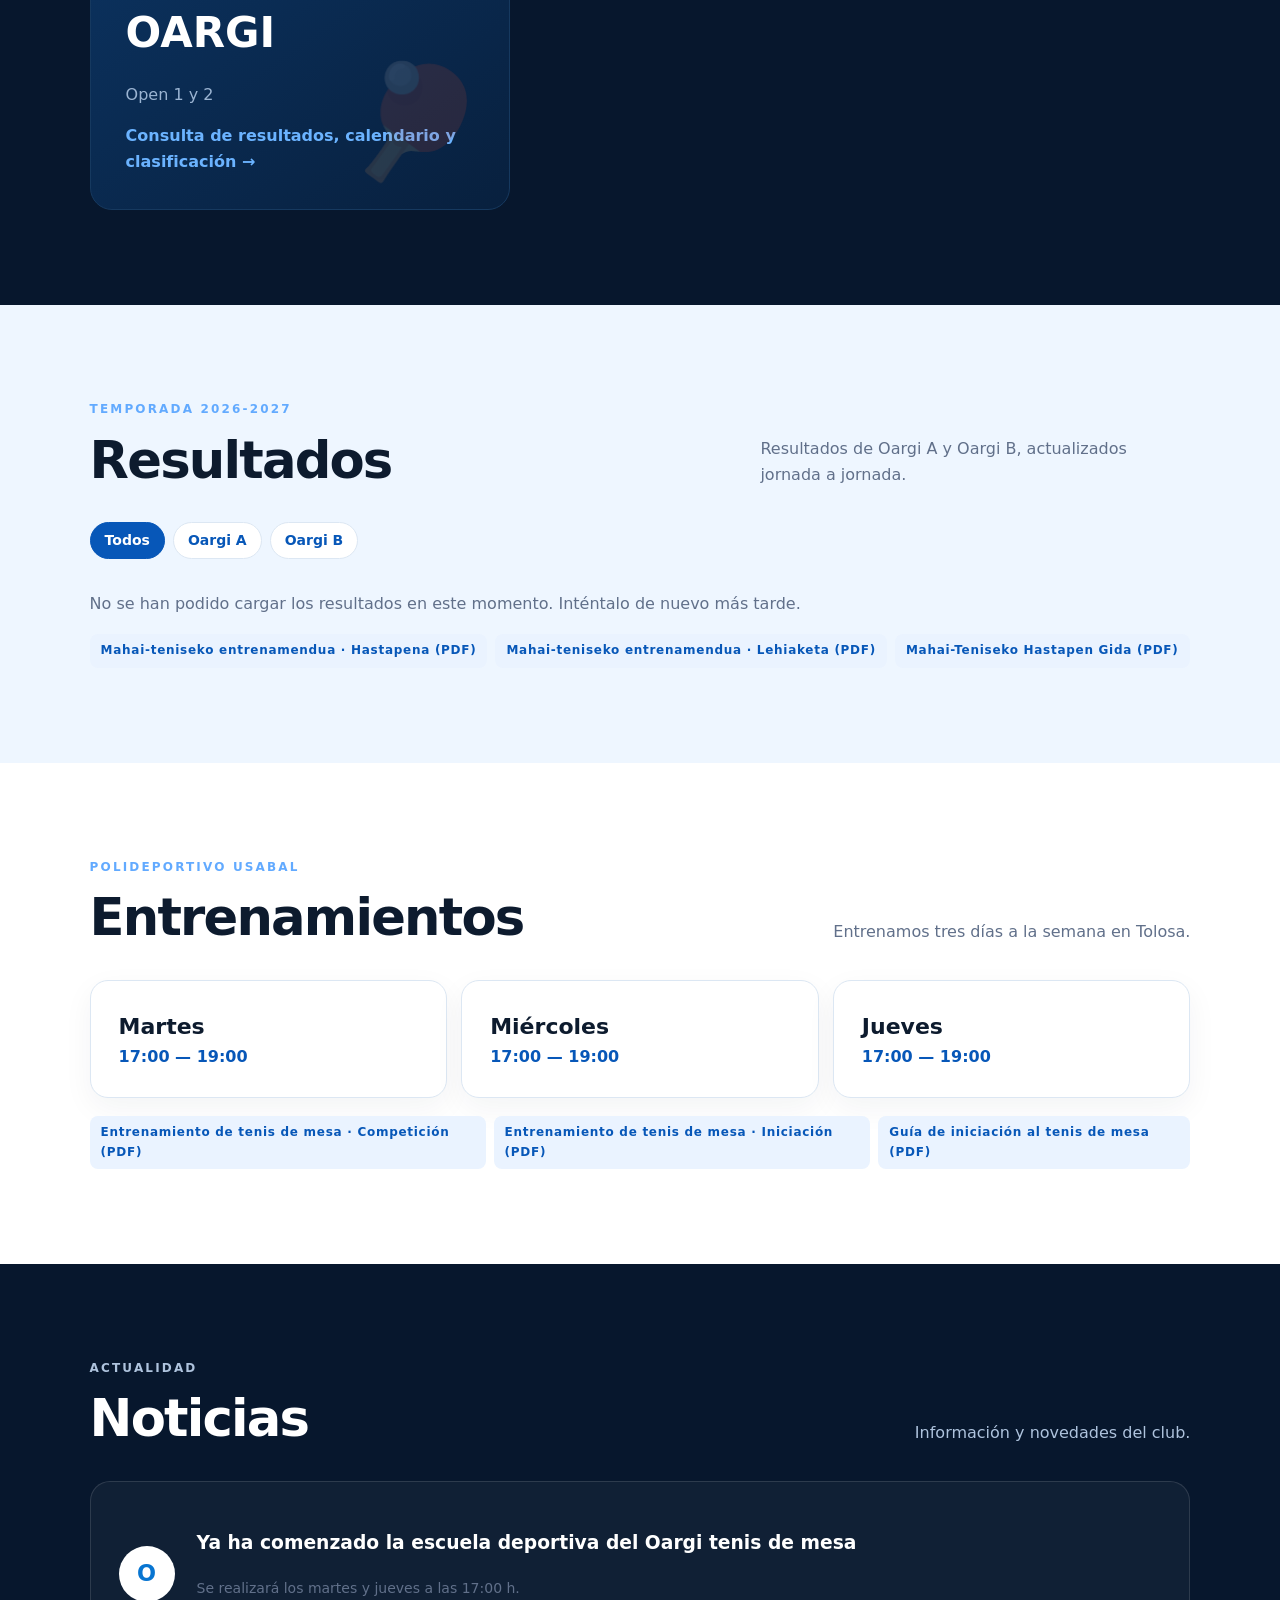
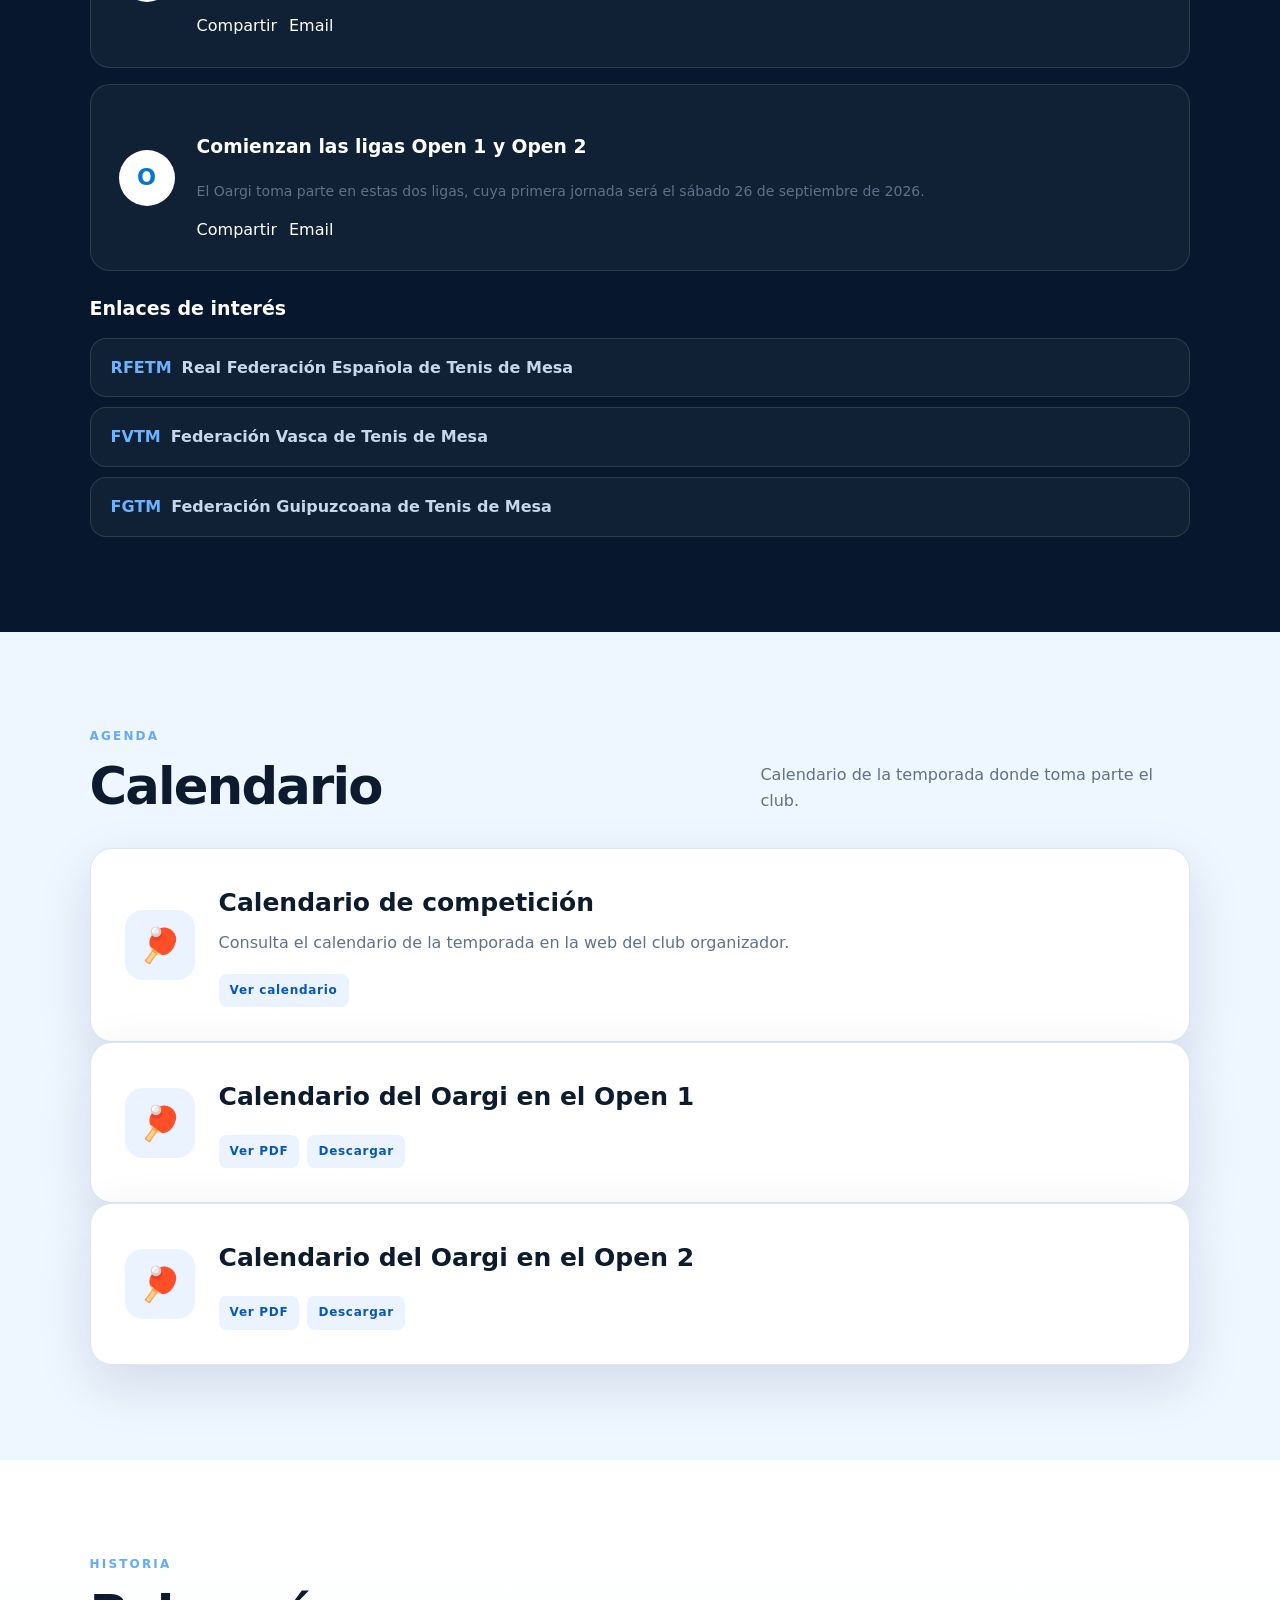
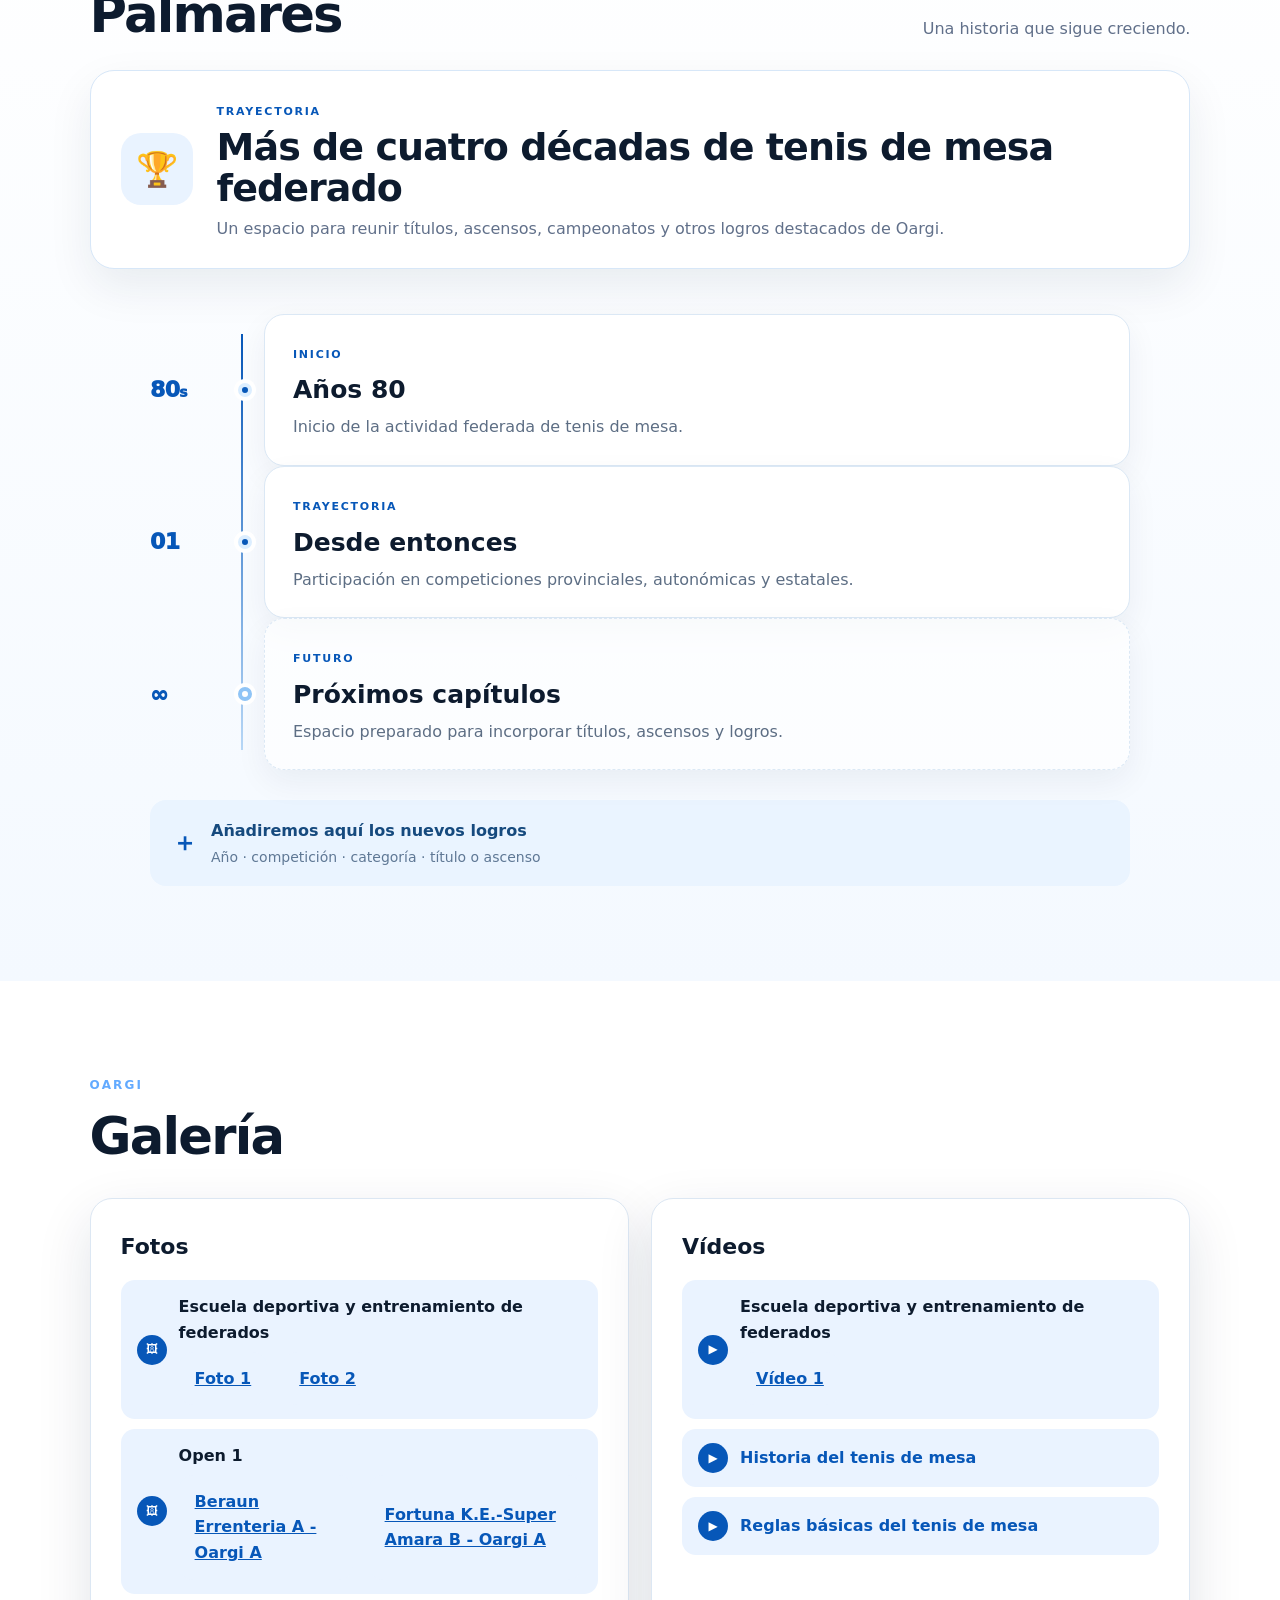
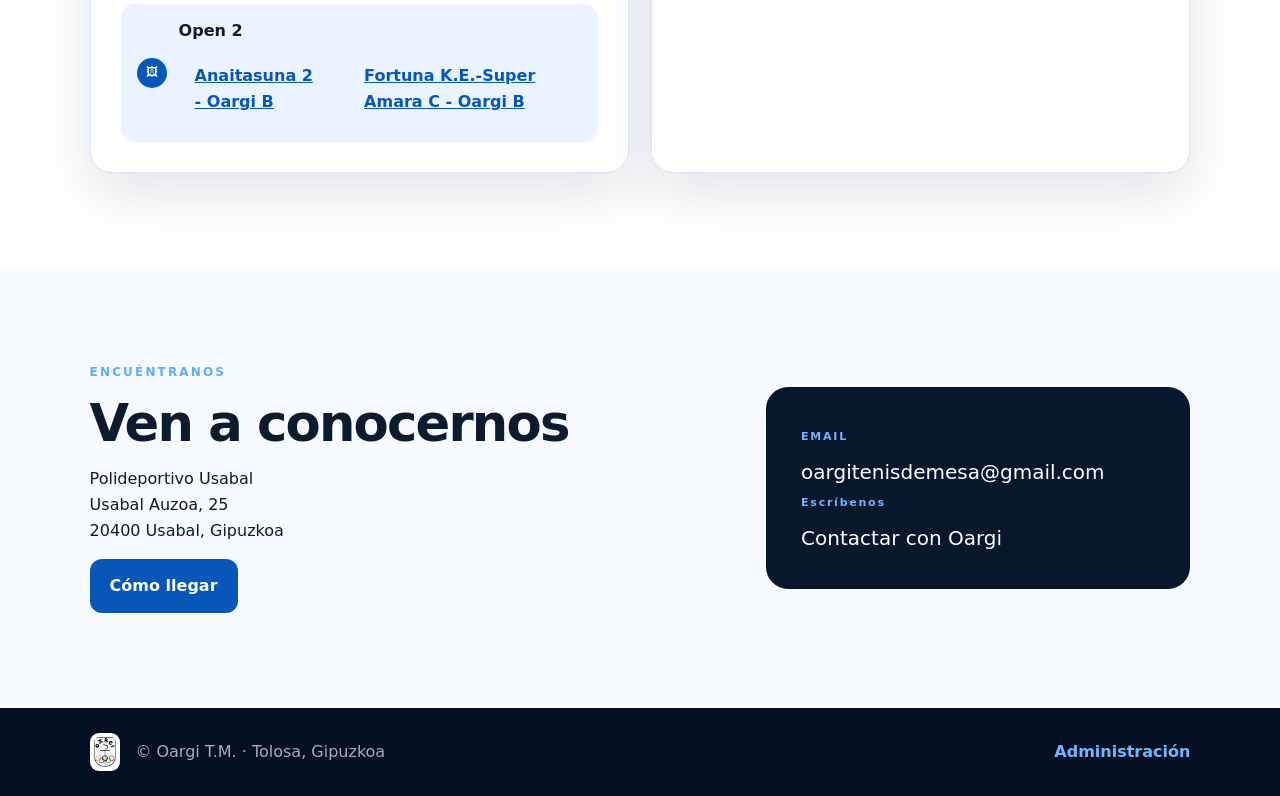
==== commit f377dbdd: "Add files via upload" ====
--- a/index.html
+++ b/index.html
@@ -4,7 +4,7 @@
 <section id="inicio" class="hero"><div class="hero-content"><p class="eyebrow" data-i18n="eyebrow">TOLOSA · GIPUZKOA · EUSKADI</p><div class="hero-badge" data-i18n="hero.badge">TENIS DE MESA · DESDE LOS AÑOS 80</div><h1><span data-i18n="hero.siteTitle">Oargi T.M.</span></h1><p class="hero-subtitle" data-i18n="hero.text">Pasión, competición y tenis de mesa desde los años 80</p><div class="actions"><a class="btn primary" href="#equipos" data-i18n="hero.cta">Conoce nuestros equipos</a><a class="btn ghost" href="mailto:oargitenisdemesa@gmail.com" data-i18n="join">Únete al club</a></div></div><div class="hero-art" aria-hidden="true"><div class="ball"></div><div class="paddle"></div><div class="handle"></div><div class="net"></div><div class="table"><div class="table-line"></div></div></div></section>
 <section id="club" class="section intro"><div><p class="eyebrow" data-i18n="club.kicker">OARGI MENDI ELKARTEA</p><h2 data-i18n="club.title">Un club con historia y futuro</h2></div><div class="copy"><p data-i18n="club.p1">Oargi Mendi Elkartea es una asociación privada sin ánimo de lucro. Dentro de sus distintas modalidades deportivas, esta web se centra en la actividad de tenis de mesa.</p><p data-i18n="club.p2">La práctica federada comenzó en los años 80 y desde entonces el club ha participado en competiciones provinciales, autonómicas y estatales. Oargi apuesta por un deporte abierto, inclusivo y con especial impulso al deporte femenino.</p></div></section>
 <section id="equipos" class="section dark"><div class="section-head"><div><p class="eyebrow" data-i18n="teams.kicker">COMPETICIÓN</p><h2 data-i18n="teams.title">Nuestros equipos</h2></div><p data-i18n="teams.sub">Dos equipos, una misma pasión.</p></div><div class="cards"><article class="team-card"><h3>OARGI</h3><p data-i18n="team.opens">Open 1 y 2</p><a href="https://www.opptimiza.com/open123/" target="_blank" rel="noopener" data-i18n="team.consult">Consulta de resultados, calendario y clasificación →</a></article></div></section>
-<section id="resultados" class="section light-blue"><div class="section-head"><div><p class="eyebrow" data-i18n="results.kicker">TEMPORADA 2026-2027</p><h2 data-i18n="results.title">Resultados</h2></div><p data-i18n="results.sub">Resultados de Oargi A y Oargi B, actualizados jornada a jornada.</p></div><div class="res-filters" id="res-filters"><button type="button" class="res-filter active" data-team="all" data-i18n="results.all">Todos</button><button type="button" class="res-filter" data-team="Oargi A">Oargi A</button><button type="button" class="res-filter" data-team="Oargi B">Oargi B</button></div><div class="res-summary" id="res-summary"></div><div class="res-list" id="res-list"><p class="res-msg" data-i18n="results.loading">Cargando resultados…</p></div></section>
+<section id="resultados" class="section light-blue"><div class="section-head"><div><p class="eyebrow" data-i18n="results.kicker">TEMPORADA 2026-2027</p><h2 data-i18n="results.title">Resultados</h2></div><p data-i18n="results.sub">Resultados de Oargi A y Oargi B, actualizados jornada a jornada.</p></div><div class="res-filters" id="res-filters"><button type="button" class="res-filter active" data-team="all" data-i18n="results.all">Todos</button><button type="button" class="res-filter" data-team="Oargi A">Oargi A</button><button type="button" class="res-filter" data-team="Oargi B">Oargi B</button></div><div class="res-summary" id="res-summary"></div><div class="res-list" id="res-list"><p class="res-msg" data-i18n="results.loading">Cargando resultados…</p></div><div class="document-buttons res-documents"><a class="document-chip" href="assets/Mahai-teniseko_entrenamendua_Hastapena.pdf" target="_blank" rel="noopener">Mahai-teniseko entrenamendua · Hastapena (PDF)</a><a class="document-chip" href="assets/Mahai-teniseko_entrenamendua_Lehiaketa.pdf" target="_blank" rel="noopener">Mahai-teniseko entrenamendua · Lehiaketa (PDF)</a><a class="document-chip" href="assets/Mahai-Teniseko_Hastapen_Gida.pdf" target="_blank" rel="noopener">Mahai-Teniseko Hastapen Gida (PDF)</a></div></section>
 <section id="entrenamientos" class="section"><div class="section-head"><div><p class="eyebrow" data-i18n="training.kicker">POLIDEPORTIVO USABAL</p><h2 data-i18n="training.title">Entrenamientos</h2></div><p data-i18n="training.sub">Entrenamos tres días a la semana en Tolosa.</p></div><div class="schedule"><div><b data-i18n="day.tue">Martes</b><span data-i18n="training.time">17:00 — 19:00</span></div><div><b data-i18n="day.wed">Miércoles</b><span data-i18n="training.time">17:00 — 19:00</span></div><div><b data-i18n="day.thu">Jueves</b><span data-i18n="training.time">17:00 — 19:00</span></div></div><div class="document-buttons"><a class="document-chip" href="https://raw.githubusercontent.com/oargitenisdemesa/OARGITM/main/assets/Entrenamiento%20de%20tenis%20de%20mesa%20-%20Competici%C3%B3n.pdf" target="_blank" rel="noopener">Entrenamiento de tenis de mesa · Competición (PDF)</a><a class="document-chip" href="https://raw.githubusercontent.com/oargitenisdemesa/OARGITM/main/assets/Entrenamiento%20de%20tenis%20de%20mesa%20-%20Iniciaci%C3%B3n.pdf" target="_blank" rel="noopener">Entrenamiento de tenis de mesa · Iniciación (PDF)</a><a class="document-chip" href="assets/Guia_Iniciacion_Tenis_de_Mesa.pdf" target="_blank" rel="noopener">Guía de iniciación al tenis de mesa (PDF)</a></div></section>
 <section id="noticias" class="section dark"><div class="section-head"><div><p class="eyebrow" data-i18n="news.kicker">ACTUALIDAD</p><h2 data-i18n="news.title">Noticias</h2></div><p data-i18n="news.sub">Información y novedades del club.</p></div><div class="news-list"><article class="news-placeholder"><div class="news-icon">O</div><div><h3 data-i18n="news.item1Title">Ya ha comenzado la escuela deportiva del Oargi tenis de mesa</h3><p class="small" data-i18n="news.item1Text">Se realizará los martes y jueves a las 17:00 h.</p><div class="share-row"><span data-i18n="news.share">Compartir</span><a href="mailto:?subject=Escuela%20deportiva%20Oargi%20Tenis%20de%20Mesa&body=Ya%20ha%20comenzado%20la%20escuela%20deportiva%20del%20Oargi%20tenis%20de%20mesa.%20Se%20realizar%C3%A1%20los%20martes%20y%20jueves%20a%20las%2017%3A00%20h." data-i18n="news.email">Email</a></div></div></article><article class="news-placeholder"><div class="news-icon">O</div><div><h3 data-i18n="news.item2Title">Comienzan las ligas Open 1 y Open 2</h3><p class="small" data-i18n="news.item2Text">El Oargi toma parte en estas dos ligas, cuya primera jornada será el sábado 26 de septiembre de 2026.</p><div class="share-row"><span data-i18n="news.share">Compartir</span><a href="mailto:?subject=Ligas%20Open%201%20y%20Open%202%20-%20Oargi&body=Comienzan%20las%20ligas%20Open%201%20y%20Open%202.%20El%20Oargi%20toma%20parte%20en%20estas%20dos%20ligas%2C%20cuya%20primera%20jornada%20ser%C3%A1%20el%20s%C3%A1bado%2026%20de%20septiembre%20de%202026." data-i18n="news.email">Email</a></div></div></article></div><div class="news-links"><h3 data-i18n="news.linksTitle">Enlaces de interés</h3><ul class="news-link-list"><li><a href="https://www.rfetm.es/" target="_blank" rel="noopener"><strong>RFETM</strong><span data-i18n="news.rfetm">Real Federación Española de Tenis de Mesa</span></a></li><li><a href="https://mahaitenis.com/es/" target="_blank" rel="noopener"><strong data-i18n="news.fvtmAbbr">FVTM</strong><span data-i18n="news.fvtm">Federación Vasca de Tenis de Mesa</span></a></li><li><a href="https://gipuzkoamt.com/es/" target="_blank" rel="noopener"><strong data-i18n="news.fgtmAbbr">FGTM</strong><span data-i18n="news.fgtm">Federación Guipuzcoana de Tenis de Mesa</span></a></li></ul></div></section>
 <section id="calendario" class="section light-blue"><div class="section-head"><div><p class="eyebrow" data-i18n="calendar.kicker">AGENDA</p><h2 data-i18n="calendar.title">Calendario</h2></div><p data-i18n="calendar.sub">Calendario de la temporada donde toma parte el club.</p></div><div class="calendar-documents"><div class="calendar-document"><div class="calendar-icon">🏓</div><div><h3 data-i18n="calendar.docTitle">Calendario de competición</h3><p data-i18n="calendar.docText">Consulta el calendario de la temporada en la web del club organizador.</p><div class="document-buttons"><a class="document-chip" href="https://ctdsoniaetxazarreta.com/actividades/calendario-de-la-temporada-26-27-del-open-de-clubes-ctd-sonia-etxazarreta/" target="_blank" rel="noopener" data-i18n="calendar.viewCalendar">Ver calendario</a></div></div></div><div class="calendar-document"><div class="calendar-icon">🏓</div><div><h3 data-i18n="calendar.open1Title">Calendario del Oargi en el Open 1</h3><div class="document-buttons"><a class="document-chip" href="assets/Calendario_Open1.pdf" target="_blank" rel="noopener" data-i18n="calendar.view">Ver PDF</a><a class="document-chip" href="assets/Calendario_Open1.pdf" download data-i18n="calendar.download">Descargar</a></div></div></div><div class="calendar-document"><div class="calendar-icon">🏓</div><div><h3 data-i18n="calendar.open2Title">Calendario del Oargi en el Open 2</h3><div class="document-buttons"><a class="document-chip" href="assets/Calendario_Open2.pdf" target="_blank" rel="noopener" data-i18n="calendar.view">Ver PDF</a><a class="document-chip" href="assets/Calendario_Open2.pdf" download data-i18n="calendar.download">Descargar</a></div></div></div></div></section>
